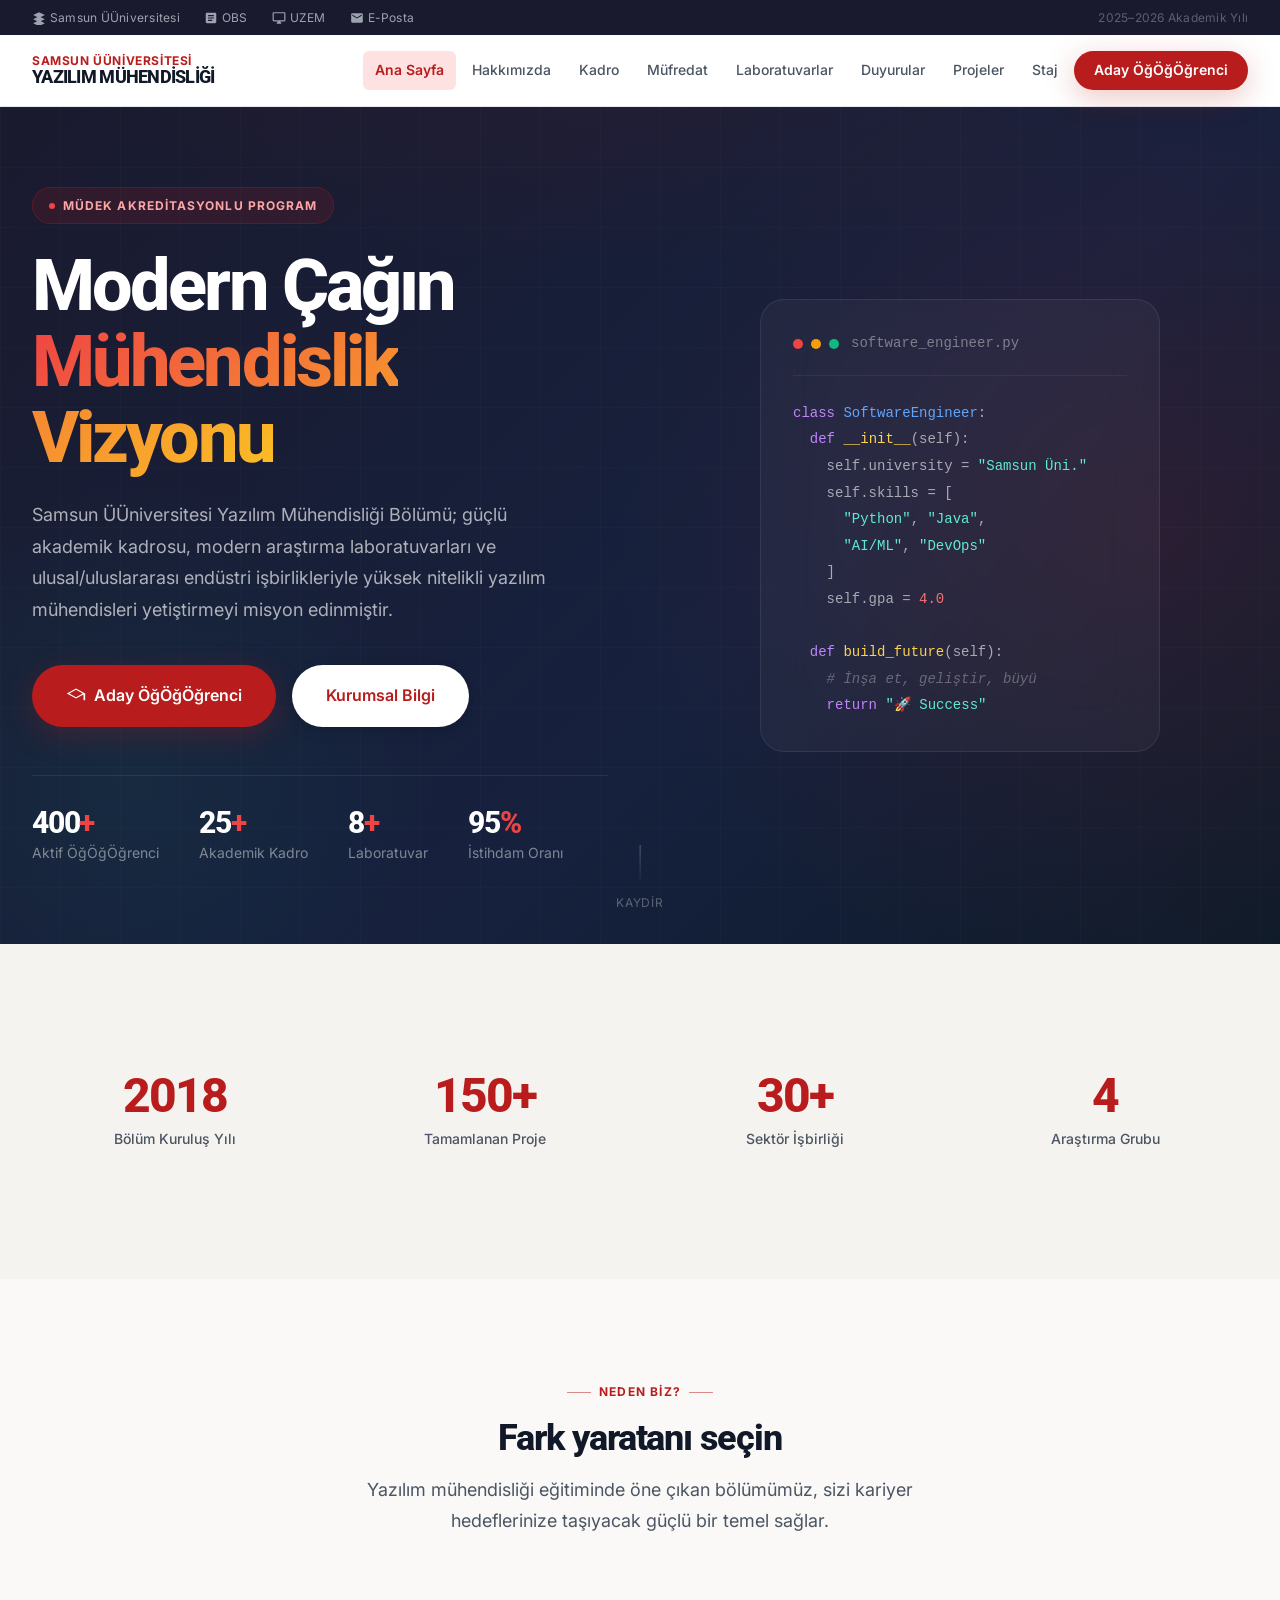
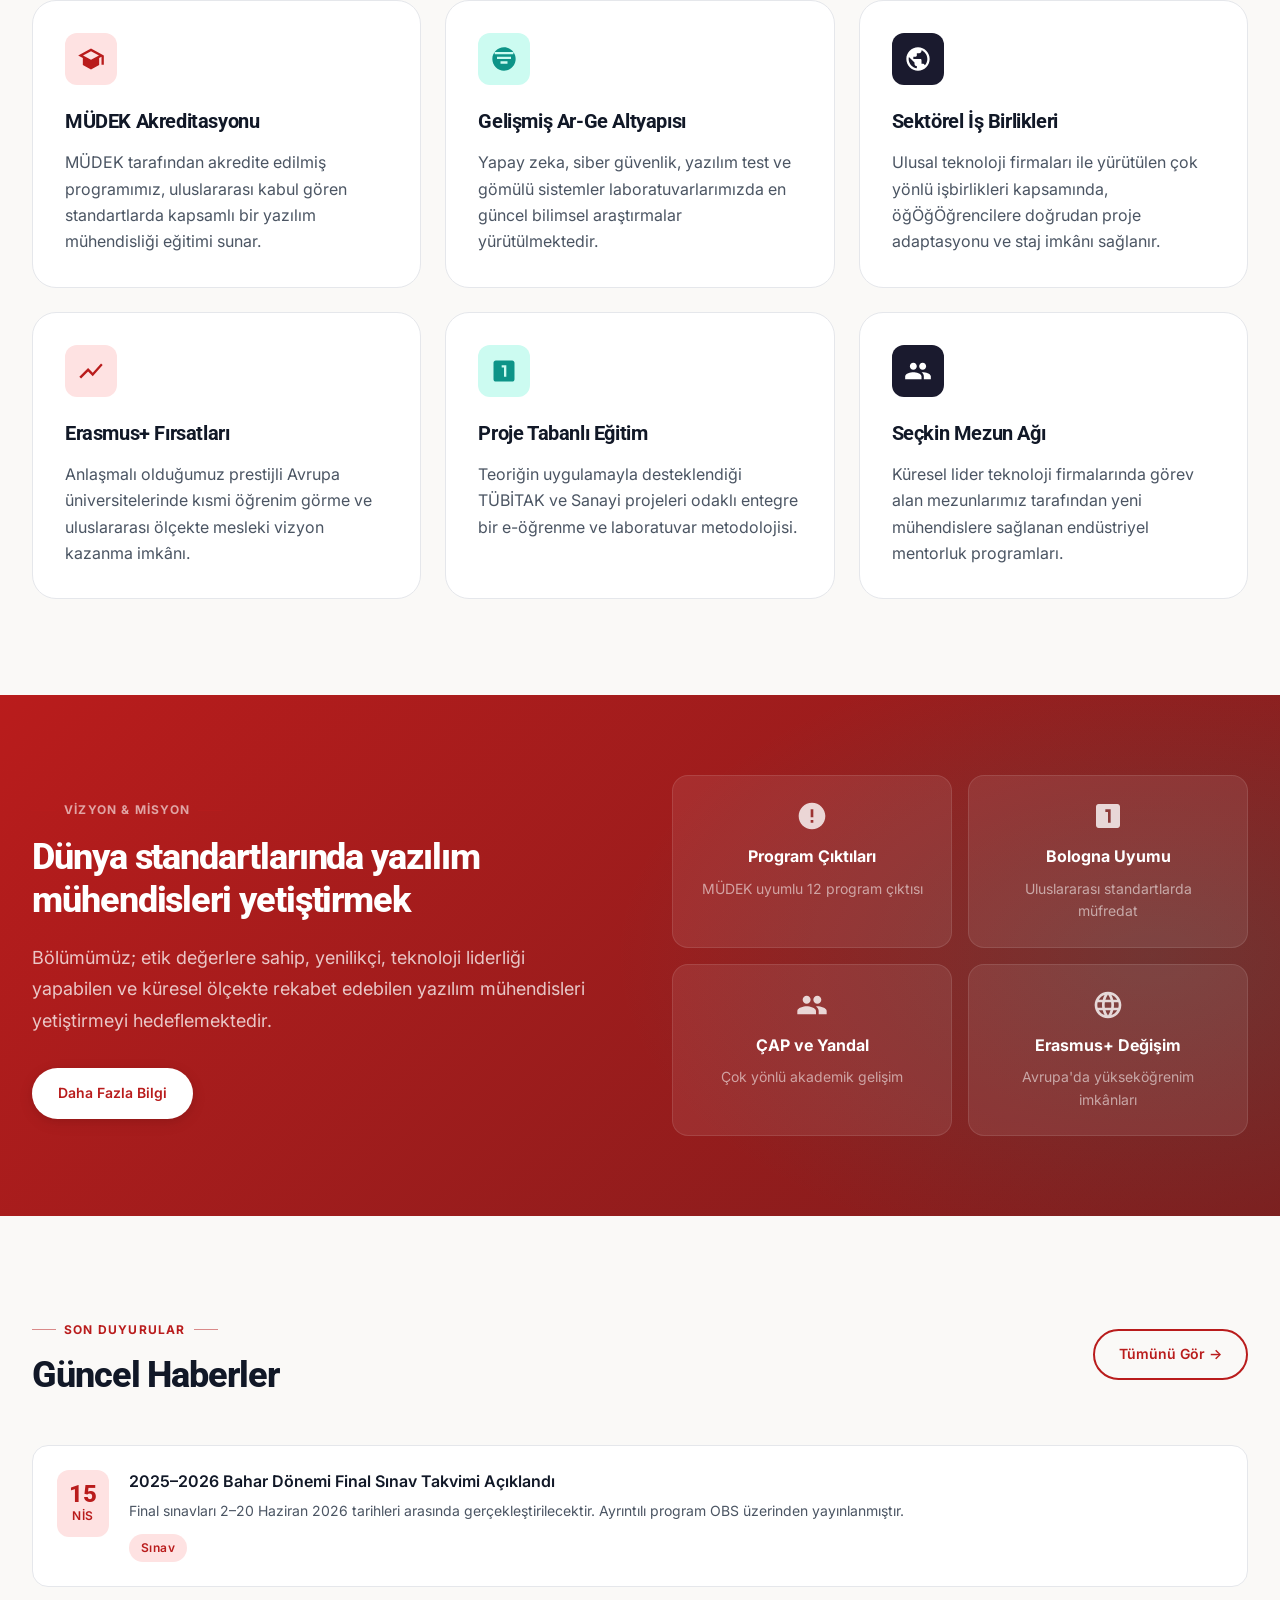
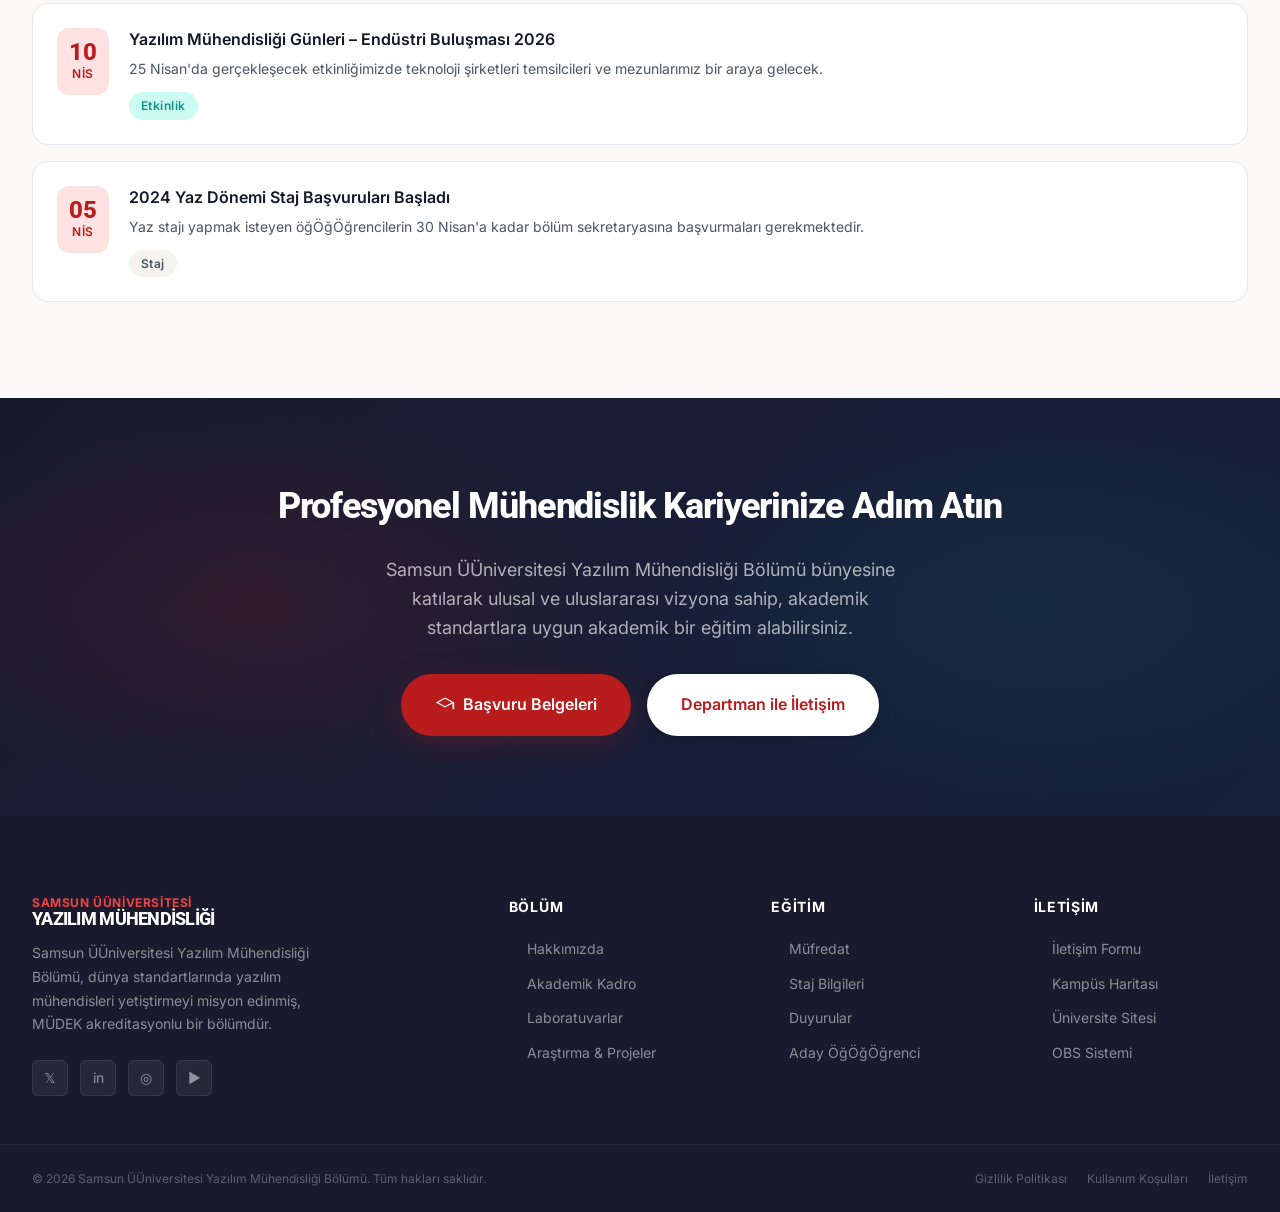
==== index.html @ ebdc271e "HTML and CSS files have been added. Sub-tabs and architecture were established." ====
﻿<!DOCTYPE html>
<html lang="tr">
<head>
  <meta charset="UTF-8" />
  <meta name="viewport" content="width=device-width, initial-scale=1.0" />
  <meta name="description" content="Samsun ÜÜniversitesi Yazılım Mühendisliği Bölümü — Geleceğin yazılım mühendislerini yetiştiren, araştırma ve inovasyona odaklanan modern bir bölüm." />
  <title>Ana Sayfa — Yazılım Mühendisliği | Samsun ÜÜniversitesi</title>
  <link rel="stylesheet" href="style.css" />
</head>
<body>

<!-- ───────── TOP BAR ─────────────────────────────────────────────── -->
<div class="top-bar">
  <div class="top-bar-inner">
    <div class="top-bar-links">
      <a href="https://samsun.edu.tr" target="_blank"><svg style="width:14px;height:14px;fill:currentColor" viewBox="0 0 24 24"><path d="M12 2L2 7l10 5 10-5-10-5zm0 7L2 14l10 5 10-5-10-5zm0 7L2 21l10 5 10-5-10-5z"/></svg> Samsun ÜÜniversitesi</a>
      <a href="https://obs.samsun.edu.tr" target="_blank"><svg style="width:14px;height:14px;fill:currentColor" viewBox="0 0 24 24"><path d="M19 3H5c-1.1 0-2 .9-2 2v14c0 1.1.9 2 2 2h14c1.1 0 2-.9 2-2V5c0-1.1-.9-2-2-2zm-5 14H7v-2h7v2zm3-4H7v-2h10v2zm0-4H7V7h10v2z"/></svg> OBS</a>
      <a href="https://uzem.samsun.edu.tr" target="_blank"><svg style="width:14px;height:14px;fill:currentColor" viewBox="0 0 24 24"><path d="M21 2H3c-1.1 0-2 .9-2 2v12c0 1.1.9 2 2 2h7l-2 3v1h8v-1l-2-3h7c1.1 0 2-.9 2-2V4c0-1.1-.9-2-2-2zm0 14H3V4h18v12z"/></svg> UZEM</a>
      <a href="http://eposta.samsun.edu.tr" target="_blank"><svg style="width:14px;height:14px;fill:currentColor" viewBox="0 0 24 24"><path d="M20 4H4c-1.1 0-1.99.9-1.99 2L2 18c0 1.1.9 2 2 2h16c1.1 0 2-.9 2-2V6c0-1.1-.9-2-2-2zm0 4l-8 5-8-5V6l8 5 8-5v2z"/></svg> E-Posta</a>
    </div>
    <div class="top-bar-right">
      <span>2025–2026 Akademik Yılı</span>
    </div>
  </div>
</div>

<!-- ───────── HEADER ──────────────────────────────────────────────── -->
<header id="site-header">
  <div class="nav-inner">
    <a href="index.html" class="nav-logo" id="logo-link"><div class="nav-logo-text"><div class="nav-logo-sub">Samsun ÜÜniversitesi</div><div class="nav-logo-title">Yazılım Mühendisliği</div></div></a>
    <nav id="main-nav">
      <a href="index.html" class="nav-link active" id="nav-home">Ana Sayfa</a>
      <a href="hakkimizda.html" class="nav-link" id="nav-about">Hakkımızda</a>
      <a href="kadro.html" class="nav-link" id="nav-staff">Kadro</a>
      <a href="mufredat.html" class="nav-link" id="nav-curriculum">Müfredat</a>
      <a href="laboratuvarlar.html" class="nav-link" id="nav-labs">Laboratuvarlar</a>
      <a href="duyurular.html" class="nav-link" id="nav-news">Duyurular</a>
      <a href="projeler.html" class="nav-link" id="nav-projects">Projeler</a>
      <a href="staj.html" class="nav-link" id="nav-internship">Staj</a>
      <a href="aday-ogÖğÖğrenci.html" class="nav-link nav-cta" id="nav-candidate">Aday ÖğÖğÖğrenci</a>
    </nav>
  </div>
</header>

<!-- ───────── HERO ────────────────────────────────────────────────── -->
<section class="hero" id="hero-section">
  <div class="hero-inner">
    <div class="hero-content">
      <div class="hero-eyebrow" id="hero-eyebrow">
        <span class="hero-eyebrow-dot"></span>
        MÜDEK Akreditasyonlu Program
      </div>
      <h1 id="hero-title">
        Modern Çağın<br/>
        <span class="hero-highlight">Mühendislik Vizyonu</span>
      </h1>
      <p class="hero-desc" id="hero-desc">
        Samsun ÜÜniversitesi Yazılım Mühendisliği Bölümü; güçlü akademik kadrosu, modern araştırma laboratuvarları ve ulusal/uluslararası endüstri işbirlikleriyle yüksek nitelikli yazılım mühendisleri yetiştirmeyi misyon edinmiştir.
      </p>
      <div class="hero-actions" id="hero-actions">
        <a href="aday-ogÖğÖğrenci.html" class="btn btn-primary btn-lg" id="hero-cta-primary">
          <svg style="width:20px;height:20px;fill:currentColor" viewBox="0 0 24 24"><path d="M12 3L1 9l11 6 9-4.91V17h2V9L12 3zM3.89 9L12 4.58 20.11 9 12 13.42 3.89 9z"/></svg> 
          Aday ÖğÖğÖğrenci
        </a>
        <a href="hakkimizda.html" class="btn btn-white btn-lg" id="hero-cta-secondary">Kurumsal Bilgi</a>
      </div>
      <div class="hero-stats" id="hero-stats">
        <div class="hero-stat">
          <div class="hero-stat-value">400<span>+</span></div>
          <div class="hero-stat-label">Aktif ÖğÖğÖğrenci</div>
        </div>
        <div class="hero-stat">
          <div class="hero-stat-value">25<span>+</span></div>
          <div class="hero-stat-label">Akademik Kadro</div>
        </div>
        <div class="hero-stat">
          <div class="hero-stat-value">8<span>+</span></div>
          <div class="hero-stat-label">Laboratuvar</div>
        </div>
        <div class="hero-stat">
          <div class="hero-stat-value">95<span>%</span></div>
          <div class="hero-stat-label">İstihdam Oranı</div>
        </div>
      </div>
    </div>
    <div class="hero-visual" id="hero-visual">
      <div class="hero-visual-card">
        <div class="hero-visual-top">
          <div class="hero-visual-dots">
            <div class="hero-visual-dot"></div>
            <div class="hero-visual-dot"></div>
            <div class="hero-visual-dot"></div>
          </div>
          <span class="hero-visual-title">software_engineer.py</span>
        </div>
        <div class="hero-code" id="hero-code">
          <div><span class="code-keyword">class</span> <span class="code-class">SoftwareEngineer</span>:</div>
          <div>&nbsp;&nbsp;<span class="code-keyword">def</span> <span class="code-fn">__init__</span>(self):</div>
          <div>&nbsp;&nbsp;&nbsp;&nbsp;self.university = <span class="code-string">"Samsun Üni."</span></div>
          <div>&nbsp;&nbsp;&nbsp;&nbsp;self.skills = [</div>
          <div>&nbsp;&nbsp;&nbsp;&nbsp;&nbsp;&nbsp;<span class="code-string">"Python"</span>, <span class="code-string">"Java"</span>,</div>
          <div>&nbsp;&nbsp;&nbsp;&nbsp;&nbsp;&nbsp;<span class="code-string">"AI/ML"</span>, <span class="code-string">"DevOps"</span></div>
          <div>&nbsp;&nbsp;&nbsp;&nbsp;]</div>
          <div>&nbsp;&nbsp;&nbsp;&nbsp;self.gpa = <span class="code-num">4.0</span></div>
          <div>&nbsp;</div>
          <div>&nbsp;&nbsp;<span class="code-keyword">def</span> <span class="code-fn">build_future</span>(self):</div>
          <div>&nbsp;&nbsp;&nbsp;&nbsp;<span class="code-comment"># İnşa et, geliştir, büyü</span></div>
          <div>&nbsp;&nbsp;&nbsp;&nbsp;<span class="code-keyword">return</span> <span class="code-string">"🚀 Success"</span></div>
        </div>
      </div>
    </div>
  </div>
  <div class="scroll-indicator" id="scroll-indicator">
    <div class="scroll-line"></div>
    KAYDİR
  </div>
</section>

<!-- ─── STATS BAR ──────────────────────────────────────── -->
<section class="section section-alt" id="stats-section">
  <div class="container">
    <div class="grid-4" id="stats-grid">
      <div class="stat-box">
        <div class="stat-value">2018</div>
        <div class="stat-label">Bölüm Kuruluş Yılı</div>
      </div>
      <div class="stat-box">
        <div class="stat-value">150+</div>
        <div class="stat-label">Tamamlanan Proje</div>
      </div>
      <div class="stat-box">
        <div class="stat-value">30+</div>
        <div class="stat-label">Sektör İşbirliği</div>
      </div>
      <div class="stat-box">
        <div class="stat-value">4</div>
        <div class="stat-label">Araştırma Grubu</div>
      </div>
    </div>
  </div>
</section>

<!-- ─── FEATURES ──────────────────────────────────────── -->
<section class="section" id="features-section">
  <div class="container">
    <div class="section-header">
      <div class="section-label">Neden Biz?</div>
      <h2 class="section-title">Fark yaratanı seçin</h2>
      <p class="section-desc">Yazılım mühendisliği eğitiminde öne çıkan bölümümüz, sizi kariyer hedeflerinize taşıyacak güçlü bir temel sağlar.</p>
    </div>
    <div class="grid-3" id="features-grid">
      <div class="card" id="feature-1">
        <div class="card-icon card-icon-primary"><svg viewBox="0 0 24 24"><path d="M12 3L1 9l4 2.18v6L12 21l7-3.82v-6l2-1.09V17h2V9L12 3zm6.82 6L12 12.72 5.18 9 12 5.28 18.82 9z"/></svg></div>
        <h3 class="card-title">MÜDEK Akreditasyonu</h3>
        <p class="card-text">MÜDEK tarafından akredite edilmiş programımız, uluslararası kabul gören standartlarda kapsamlı bir yazılım mühendisliği eğitimi sunar.</p>
      </div>
      <div class="card" id="feature-2">
        <div class="card-icon card-icon-accent"><svg viewBox="0 0 24 24"><path d="M4 6h16v2H4zm2 4h12v2H6zm3 4h6v2H9z M12 2C6.48 2 2 6.48 2 12s4.48 10 10 10 10-4.48 10-10S17.52 2 12 2z"/></svg></div>
        <h3 class="card-title">Gelişmiş Ar-Ge Altyapısı</h3>
        <p class="card-text">Yapay zeka, siber güvenlik, yazılım test ve gömülü sistemler laboratuvarlarımızda en güncel bilimsel araştırmalar yürütülmektedir.</p>
      </div>
      <div class="card" id="feature-3">
        <div class="card-icon card-icon-dark"><svg viewBox="0 0 24 24"><path d="M12 2C6.48 2 2 6.48 2 12s4.48 10 10 10 10-4.48 10-10S17.52 2 12 2zm-1 17.93c-3.95-.49-7-3.85-7-7.93 0-.62.08-1.21.21-1.79L9 15v1c0 1.1.9 2 2 2v1.93zm6.9-2.54c-.26-.81-1-1.39-1.9-1.39h-1v-3c0-.55-.45-1-1-1H8v-2h2c.55 0 1-.45 1-1V7h2c1.1 0 2-.9 2-2v-.41c2.93 1.19 5 4.06 5 7.41 0 2.08-.8 3.97-2.1 5.39z"/></svg></div>
        <h3 class="card-title">Sektörel İş Birlikleri</h3>
        <p class="card-text">Ulusal teknoloji firmaları ile yürütülen çok yönlü işbirlikleri kapsamında, öğÖğÖğrencilere doğrudan proje adaptasyonu ve staj imkânı sağlanır.</p>
      </div>
      <div class="card" id="feature-4">
        <div class="card-icon card-icon-primary"><svg viewBox="0 0 24 24"><path d="M3.5 18.49l6-6.01 4 4L22 6.92l-1.41-1.41-7.09 7.97-4-4L2 16.99z"/></svg></div>
        <h3 class="card-title">Erasmus+ Fırsatları</h3>
        <p class="card-text">Anlaşmalı olduğumuz prestijli Avrupa üniversitelerinde kısmi öğrenim görme ve uluslararası ölçekte mesleki vizyon kazanma imkânı.</p>
      </div>
      <div class="card" id="feature-5">
        <div class="card-icon card-icon-accent"><svg viewBox="0 0 24 24"><path d="M19 3H5c-1.1 0-2 .9-2 2v14c0 1.1.9 2 2 2h14c1.1 0 2-.9 2-2V5c0-1.1-.9-2-2-2zm-5 14h-2V9h-2V7h4v10z"/></svg></div>
        <h3 class="card-title">Proje Tabanlı Eğitim</h3>
        <p class="card-text">Teoriğin uygulamayla desteklendiği TÜBİTAK ve Sanayi projeleri odaklı entegre bir e-öğrenme ve laboratuvar metodolojisi.</p>
      </div>
      <div class="card" id="feature-6">
        <div class="card-icon card-icon-dark"><svg viewBox="0 0 24 24"><path d="M16 11c1.66 0 2.99-1.34 2.99-3S17.66 5 16 5c-1.66 0-3 1.34-3 3s1.34 3 3 3zm-8 0c1.66 0 2.99-1.34 2.99-3S9.66 5 8 5C6.34 5 5 6.34 5 8s1.34 3 3 3zm0 2c-2.33 0-7 1.17-7 3.5V19h14v-2.5c0-2.33-4.67-3.5-7-3.5zm8 0c-.29 0-.62.02-.97.05 1.16.84 1.97 1.97 1.97 3.45V19h6v-2.5c0-2.33-4.67-3.5-7-3.5z"/></svg></div>
        <h3 class="card-title">Seçkin Mezun Ağı</h3>
        <p class="card-text">Küresel lider teknoloji firmalarında görev alan mezunlarımız tarafından yeni mühendislere sağlanan endüstriyel mentorluk programları.</p>
      </div>
    </div>
  </div>
</section>

<!-- ─── INFO STRIP ─────────────────────────────────────── -->
<section class="info-strip" id="info-strip">
  <div class="container">
    <div style="display:grid;grid-template-columns:1fr 1fr;gap:var(--space-16);align-items:center">
      <div>
        <div class="section-label" style="color:rgba(255,255,255,.6)">Vizyon & Misyon</div>
        <h2 style="font-family:var(--font-display);font-size:clamp(var(--text-2xl),4vw,var(--text-4xl));font-weight:800;color:white;letter-spacing:-0.03em;margin-bottom:var(--space-5);line-height:1.2">
          Dünya standartlarında yazılım mühendisleri yetiştirmek
        </h2>
        <p style="color:rgba(255,255,255,.75);font-size:var(--text-lg);line-height:1.75;margin-bottom:var(--space-8)">
          Bölümümüz; etik değerlere sahip, yenilikçi, teknoloji liderliği yapabilen ve küresel ölçekte rekabet edebilen yazılım mühendisleri yetiştirmeyi hedeflemektedir.
        </p>
        <a href="hakkimizda.html" class="btn btn-white" id="info-strip-btn">Daha Fazla Bilgi</a>
      </div>
      <div style="display:grid;grid-template-columns:1fr 1fr;gap:var(--space-4)">
        <div style="background:rgba(255,255,255,.08);border:1px solid rgba(255,255,255,.1);border-radius:var(--radius-lg);padding:var(--space-6);text-align:center">
          <div style="margin-bottom:var(--space-3);display:flex;justify-content:center"><svg style="width:32px;fill:white;opacity:.8" viewBox="0 0 24 24"><path d="M12 2C6.48 2 2 6.48 2 12s4.48 10 10 10 10-4.48 10-10S17.52 2 12 2zm1 15h-2v-2h2v2zm0-4h-2V7h2v6z"/></svg></div>
          <div style="font-weight:700;color:white;margin-bottom:var(--space-2)">Program Çıktıları</div>
          <div style="color:rgba(255,255,255,.55);font-size:var(--text-sm)">MÜDEK uyumlu 12 program çıktısı</div>
        </div>
        <div style="background:rgba(255,255,255,.08);border:1px solid rgba(255,255,255,.1);border-radius:var(--radius-lg);padding:var(--space-6);text-align:center">
          <div style="margin-bottom:var(--space-3);display:flex;justify-content:center"><svg style="width:32px;fill:white;opacity:.8" viewBox="0 0 24 24"><path d="M19 3H5c-1.1 0-2 .9-2 2v14c0 1.1.9 2 2 2h14c1.1 0 2-.9 2-2V5c0-1.1-.9-2-2-2zm-5 14h-2V9h-2V7h4v10z"/></svg></div>
          <div style="font-weight:700;color:white;margin-bottom:var(--space-2)">Bologna Uyumu</div>
          <div style="color:rgba(255,255,255,.55);font-size:var(--text-sm)">Uluslararası standartlarda müfredat</div>
        </div>
        <div style="background:rgba(255,255,255,.08);border:1px solid rgba(255,255,255,.1);border-radius:var(--radius-lg);padding:var(--space-6);text-align:center">
          <div style="margin-bottom:var(--space-3);display:flex;justify-content:center"><svg style="width:32px;fill:white;opacity:.8" viewBox="0 0 24 24"><path d="M16 11c1.66 0 2.99-1.34 2.99-3S17.66 5 16 5c-1.66 0-3 1.34-3 3s1.34 3 3 3zm-8 0c1.66 0 2.99-1.34 2.99-3S9.66 5 8 5C6.34 5 5 6.34 5 8s1.34 3 3 3zm0 2c-2.33 0-7 1.17-7 3.5V19h14v-2.5c0-2.33-4.67-3.5-7-3.5zm8 0c-.29 0-.62.02-.97.05 1.16.84 1.97 1.97 1.97 3.45V19h6v-2.5c0-2.33-4.67-3.5-7-3.5z"/></svg></div>
          <div style="font-weight:700;color:white;margin-bottom:var(--space-2)">ÇAP ve Yandal</div>
          <div style="color:rgba(255,255,255,.55);font-size:var(--text-sm)">Çok yönlü akademik gelişim</div>
        </div>
        <div style="background:rgba(255,255,255,.08);border:1px solid rgba(255,255,255,.1);border-radius:var(--radius-lg);padding:var(--space-6);text-align:center">
          <div style="margin-bottom:var(--space-3);display:flex;justify-content:center"><svg style="width:32px;fill:white;opacity:.8" viewBox="0 0 24 24"><path d="M11.99 2C6.47 2 2 6.48 2 12s4.47 10 9.99 10C17.52 22 22 17.52 22 12S17.52 2 11.99 2zm6.93 6h-2.95c-.32-1.25-.78-2.45-1.38-3.56 1.84.63 3.37 1.91 4.33 3.56zM12 4.04c.83 1.2 1.48 2.53 1.91 3.96h-3.82c.43-1.43 1.08-2.76 1.91-3.96zM4.26 14C4.1 13.36 4 12.69 4 12s.1-1.36.26-2h3.38c-.08.66-.14 1.32-.14 2 0 .68.06 1.34.14 2H4.26zm.82 2h2.95c.32 1.25.78 2.45 1.38 3.56-1.84-.63-3.37-1.9-4.33-3.56zm2.95-8H5.08c.96-1.66 2.49-2.93 4.33-3.56C8.81 5.55 8.35 6.75 8.03 8zM12 19.96c-.83-1.2-1.48-2.53-1.91-3.96h3.82c-.43 1.43-1.08 2.76-1.91 3.96zM14.34 14H9.66c-.09-.66-.16-1.32-.16-2 0-.68.07-1.35.16-2h4.68c.09.65.16 1.32.16 2 0 .68-.07 1.34-.16 2zm.25 5.56c.6-1.11 1.06-2.31 1.38-3.56h2.95c-.96 1.65-2.49 2.93-4.33 3.56zM16.36 14c.08-.66.14-1.32.14-2 0-.68-.06-1.34-.14-2h3.38c.16.64.26 1.31.26 2s-.1 1.36-.26 2h-3.38z"/></svg></div>
          <div style="font-weight:700;color:white;margin-bottom:var(--space-2)">Erasmus+ Değişim</div>
          <div style="color:rgba(255,255,255,.55);font-size:var(--text-sm)">Avrupa'da yükseköğrenim imkânları</div>
        </div>
      </div>
    </div>
  </div>
</section>

<!-- ─── LATEST ANNOUNCEMENTS ───────────────────────────── -->
<section class="section" id="announcements-section">
  <div class="container">
    <div class="flex-between mb-12" id="announcements-header">
      <div>
        <div class="section-label" style="justify-content:flex-start">Son Duyurular</div>
        <h2 class="section-title" style="text-align:left;margin-bottom:0">Güncel Haberler</h2>
      </div>
      <a href="duyurular.html" class="btn btn-secondary" id="all-announcements-btn">Tümünü Gör →</a>
    </div>
    <div style="display:flex;flex-direction:column;gap:var(--space-4)" id="announcements-list">
      <div class="announce-card">
        <div class="announce-date">
          <div class="announce-date-day">15</div>
          <div class="announce-date-month">Nis</div>
        </div>
        <div class="announce-body">
          <h3>2025–2026 Bahar Dönemi Final Sınav Takvimi Açıklandı</h3>
          <p>Final sınavları 2–20 Haziran 2026 tarihleri arasında gerçekleştirilecektir. Ayrıntılı program OBS üzerinden yayınlanmıştır.</p>
          <div class="announce-tag"><span class="badge badge-primary">Sınav</span></div>
        </div>
      </div>
      <div class="announce-card">
        <div class="announce-date">
          <div class="announce-date-day">10</div>
          <div class="announce-date-month">Nis</div>
        </div>
        <div class="announce-body">
          <h3>Yazılım Mühendisliği Günleri – Endüstri Buluşması 2026</h3>
          <p>25 Nisan'da gerçekleşecek etkinliğimizde teknoloji şirketleri temsilcileri ve mezunlarımız bir araya gelecek.</p>
          <div class="announce-tag"><span class="badge badge-accent">Etkinlik</span></div>
        </div>
      </div>
      <div class="announce-card">
        <div class="announce-date">
          <div class="announce-date-day">05</div>
          <div class="announce-date-month">Nis</div>
        </div>
        <div class="announce-body">
          <h3>2024 Yaz Dönemi Staj Başvuruları Başladı</h3>
          <p>Yaz stajı yapmak isteyen öğÖğÖğrencilerin 30 Nisan'a kadar bölüm sekretaryasına başvurmaları gerekmektedir.</p>
          <div class="announce-tag"><span class="badge badge-neutral">Staj</span></div>
        </div>
      </div>
    </div>
  </div>
</section>

<!-- ─── CTA ────────────────────────────────────────────── -->
<section class="cta-strip" id="cta-section">
  <div class="container">
    <h2>Profesyonel Mühendislik Kariyerinize Adım Atın</h2>
    <p>Samsun ÜÜniversitesi Yazılım Mühendisliği Bölümü bünyesine katılarak ulusal ve uluslararası vizyona sahip, akademik standartlara uygun akademik bir eğitim alabilirsiniz.</p>
    <div class="cta-buttons" id="cta-buttons">
      <a href="aday-ogÖğÖğrenci.html" class="btn btn-primary btn-lg" id="cta-primary">
        <svg style="width:20px;height:20px;fill:currentColor" viewBox="0 0 24 24"><path d="M12 3L1 9l11 6 9-4.91V17h2V9L12 3zM3.89 9L12 4.58 20.11 9 12 13.42 3.89 9z"/></svg> Başvuru Belgeleri
      </a>
      <a href="iletisim.html" class="btn btn-white btn-lg" id="cta-secondary">Departman ile İletişim</a>
    </div>
  </div>
</section>

<!-- ─── FOOTER ─────────────────────────────────────────── -->
<footer id="site-footer">
  <div class="footer-top">
    <div class="container">
      <div class="footer-grid">
        <div class="footer-brand">
          <a href="index.html" class="footer-logo" id="footer-logo" style="margin-bottom:var(--space-3);display:block"><div class="nav-logo-text" style="color:white"><div class="nav-logo-sub" style="color:var(--primary-light)">Samsun ÜÜniversitesi</div><div class="nav-logo-title" style="color:white">Yazılım Mühendisliği</div></div></a>
          <p class="footer-brand-desc">Samsun ÜÜniversitesi Yazılım Mühendisliği Bölümü, dünya standartlarında yazılım mühendisleri yetiştirmeyi misyon edinmiş, MÜDEK akreditasyonlu bir bölümdür.</p>
          <div class="footer-social">
            <a href="#" class="footer-social-link" id="footer-social-twitter" title="Twitter">𝕏</a>
            <a href="#" class="footer-social-link" id="footer-social-linkedin" title="LinkedIn">in</a>
            <a href="#" class="footer-social-link" id="footer-social-instagram" title="Instagram">◎</a>
            <a href="#" class="footer-social-link" id="footer-social-youtube" title="YouTube">▶</a>
          </div>
        </div>
        <div>
          <div class="footer-col-title">Bölüm</div>
          <div class="footer-links">
            <a href="hakkimizda.html" id="footer-link-about">Hakkımızda</a>
            <a href="kadro.html" id="footer-link-staff">Akademik Kadro</a>
            <a href="laboratuvarlar.html" id="footer-link-labs">Laboratuvarlar</a>
            <a href="projeler.html" id="footer-link-projects">Araştırma & Projeler</a>
          </div>
        </div>
        <div>
          <div class="footer-col-title">Eğitim</div>
          <div class="footer-links">
            <a href="mufredat.html" id="footer-link-curriculum">Müfredat</a>
            <a href="staj.html" id="footer-link-internship">Staj Bilgileri</a>
            <a href="duyurular.html" id="footer-link-announcements">Duyurular</a>
            <a href="aday-ogÖğÖğrenci.html" id="footer-link-candidate">Aday ÖğÖğÖğrenci</a>
          </div>
        </div>
        <div>
          <div class="footer-col-title">İletişim</div>
          <div class="footer-links">
            <a href="iletisim.html" id="footer-link-contact">İletişim Formu</a>
            <a href="https://goo.gl/maps" target="_blank" id="footer-link-map">Kampüs Haritası</a>
            <a href="https://samsun.edu.tr" target="_blank" id="footer-link-uni">Üniversite Sitesi</a>
            <a href="https://obs.samsun.edu.tr" target="_blank" id="footer-link-obs">OBS Sistemi</a>
          </div>
        </div>
      </div>
    </div>
  </div>
  <div class="footer-bottom">
    <div class="container">
      <div class="footer-bottom-inner">
        <div>© 2026 Samsun ÜÜniversitesi Yazılım Mühendisliği Bölümü. Tüm hakları saklıdır.</div>
        <div class="footer-bottom-links">
          <a href="#" id="footer-privacy">Gizlilik Politikası</a>
          <a href="#" id="footer-terms">Kullanım Koşulları</a>
          <a href="iletisim.html" id="footer-contact-link">İletişim</a>
        </div>
      </div>
    </div>
  </div>
</footer>

<script>
  // Sticky header shadow
  const header = document.getElementById('site-header');
  window.addEventListener('scroll', () => {
    header.classList.toggle('scrolled', window.scrollY > 10);
  });
</script>
</body>
</html>
---- style.css ----
/* =====================================================
   SAMSUN ÜNİVERSİTESİ — YAZILIM MÜHENDİSLİĞİ
   Global Design System — style.css
   ===================================================== */

/* ─── Google Fonts ─────────────────────────────────── */
@import url('https://fonts.googleapis.com/css2?family=Inter:wght@300;400;500;600;700;800&family=Roboto:wght@300;400;500;700;900&display=swap');

/* ─── CSS Custom Properties (Design Tokens) ─────────── */
:root {
  /* Primary palette — Modern Kırmızı/Kızıl */
  --primary:        #B91C1C;
  --primary-dark:   #7F1D1D;
  --primary-light:  #EF4444;
  --primary-ultra:  #FEE2E2;

  /* Accent — Turkuaz/Teal */
  --accent:         #0D9488;
  --accent-dark:    #0F766E;
  --accent-light:   #5EEAD4;
  --accent-ultra:   #CCFBF1;

  /* Neutrals */
  --bg:             #FAF9F7;
  --bg-card:        #FFFFFF;
  --bg-section:     #F5F3EF;
  --bg-dark:        #1A1A2E;
  --bg-dark2:       #16213E;

  --text-primary:   #111827;
  --text-secondary: #4B5563;
  --text-muted:     #9CA3AF;
  --text-white:     #FFFFFF;

  --border:         #E5E7EB;
  --border-light:   #F3F4F6;

  /* Typography */
  --font-body:      'Inter', system-ui, sans-serif;
  --font-display:   'Roboto', 'Inter', system-ui, sans-serif;

  --text-xs:   0.75rem;    /* 12px */
  --text-sm:   0.875rem;   /* 14px */
  --text-base: 1rem;       /* 16px */
  --text-lg:   1.125rem;   /* 18px */
  --text-xl:   1.25rem;    /* 20px */
  --text-2xl:  1.5rem;     /* 24px */
  --text-3xl:  1.875rem;   /* 30px */
  --text-4xl:  2.25rem;    /* 36px */
  --text-5xl:  3rem;       /* 48px */
  --text-6xl:  3.75rem;    /* 60px */
  --text-7xl:  4.5rem;     /* 72px */

  /* Spacing */
  --space-1:  0.25rem;
  --space-2:  0.5rem;
  --space-3:  0.75rem;
  --space-4:  1rem;
  --space-5:  1.25rem;
  --space-6:  1.5rem;
  --space-8:  2rem;
  --space-10: 2.5rem;
  --space-12: 3rem;
  --space-16: 4rem;
  --space-20: 5rem;
  --space-24: 6rem;
  --space-32: 8rem;

  /* Border radius */
  --radius-sm:   0.375rem;
  --radius-md:   0.75rem;
  --radius-lg:   1rem;
  --radius-xl:   1.5rem;
  --radius-full: 9999px;

  /* Shadows */
  --shadow-sm:  0 1px 3px rgba(0,0,0,.06), 0 1px 2px rgba(0,0,0,.04);
  --shadow-md:  0 4px 16px rgba(0,0,0,.08), 0 2px 6px rgba(0,0,0,.06);
  --shadow-lg:  0 10px 40px rgba(0,0,0,.10), 0 4px 16px rgba(0,0,0,.06);
  --shadow-xl:  0 20px 60px rgba(0,0,0,.12), 0 8px 24px rgba(0,0,0,.08);
  --shadow-primary: 0 8px 30px rgba(185,28,28,.25);
  --shadow-accent:  0 8px 30px rgba(13,148,136,.25);

  /* Transitions */
  --transition-fast:   all .15s cubic-bezier(.4,0,.2,1);
  --transition-base:   all .25s cubic-bezier(.4,0,.2,1);
  --transition-slow:   all .4s  cubic-bezier(.4,0,.2,1);

  /* Nav height */
  --nav-height: 72px;
}

/* ─── Reset & Base ───────────────────────────────────── */
*, *::before, *::after {
  box-sizing: border-box;
  margin: 0;
  padding: 0;
}

html {
  scroll-behavior: smooth;
  font-size: 16px;
  -webkit-text-size-adjust: 100%;
}

body {
  font-family: var(--font-body);
  background-color: var(--bg);
  color: var(--text-primary);
  line-height: 1.6;
  overflow-x: hidden;
  min-height: 100vh;
  display: flex;
  flex-direction: column;
}

main { flex: 1; }

img, video, svg {
  display: block;
  max-width: 100%;
}

a {
  color: inherit;
  text-decoration: none;
}

ul, ol { list-style: none; }

button, input, select, textarea {
  font: inherit;
  border: none;
  background: none;
  outline: none;
}

/* ─── Top Bar ─────────────────────────────────────────── */
.top-bar {
  background: var(--bg-dark);
  color: var(--text-muted);
  font-size: var(--text-xs);
  padding: var(--space-2) 0;
  letter-spacing: 0.02em;
}

.top-bar-inner {
  max-width: 1280px;
  margin: 0 auto;
  padding: 0 var(--space-8);
  display: flex;
  align-items: center;
  justify-content: space-between;
  gap: var(--space-4);
}

.top-bar-links {
  display: flex;
  align-items: center;
  gap: var(--space-6);
}

.top-bar-links a {
  color: var(--text-muted);
  transition: var(--transition-fast);
  display: flex;
  align-items: center;
  gap: var(--space-1);
}

.top-bar-links a:hover { color: var(--text-white); }

.top-bar-right {
  display: flex;
  align-items: center;
  gap: var(--space-4);
  color: var(--text-muted);
}

.top-bar-right span { opacity: .5; }

/* ─── Header / Nav ────────────────────────────────────── */
header {
  position: sticky;
  top: 0;
  z-index: 1000;
  background: rgba(255,255,255,.92);
  backdrop-filter: blur(20px);
  -webkit-backdrop-filter: blur(20px);
  border-bottom: 1px solid var(--border);
  height: var(--nav-height);
  transition: var(--transition-base);
}

header.scrolled {
  box-shadow: var(--shadow-md);
}

.nav-inner {
  max-width: 1280px;
  margin: 0 auto;
  padding: 0 var(--space-8);
  height: 100%;
  display: flex;
  align-items: center;
  gap: var(--space-8);
}

/* Logo */
.nav-logo {
  display: flex;
  align-items: center;
  gap: var(--space-3);
  flex-shrink: 0;
  text-decoration: none;
}

.nav-logo-text { line-height: 1.1; }

.nav-logo-title {
  font-family: var(--font-display);
  font-size: var(--text-lg);
  font-weight: 800;
  color: var(--text-primary);
  letter-spacing: -0.04em;
  text-transform: uppercase;
}

.nav-logo-sub {
  font-size: var(--text-xs);
  color: var(--primary);
  font-weight: 700;
  letter-spacing: 0.05em;
  text-transform: uppercase;
}

/* Nav links */
nav {
  flex: 1;
  display: flex;
  align-items: center;
  justify-content: flex-end;
  gap: var(--space-1);
}

.nav-link {
  font-size: var(--text-sm);
  font-weight: 500;
  color: var(--text-secondary);
  padding: var(--space-2) var(--space-3);
  border-radius: var(--radius-sm);
  transition: var(--transition-fast);
  white-space: nowrap;
  position: relative;
}

.nav-link:hover {
  color: var(--primary);
  background: var(--primary-ultra);
}

.nav-link.active {
  color: var(--primary);
  background: var(--primary-ultra);
  font-weight: 600;
}

.nav-cta {
  background: var(--primary);
  color: var(--text-white) !important;
  padding: var(--space-2) var(--space-5) !important;
  border-radius: var(--radius-full) !important;
  font-weight: 600 !important;
  box-shadow: var(--shadow-primary);
  transition: var(--transition-base) !important;
}

.nav-cta:hover {
  background: var(--primary-dark) !important;
  transform: translateY(-1px);
  box-shadow: 0 12px 36px rgba(185,28,28,.35) !important;
  color: white !important;
}

/* ─── Page Hero ───────────────────────────────────────── */
.page-hero {
  background: linear-gradient(135deg, var(--bg-dark) 0%, var(--bg-dark2) 60%, #0D1B2A 100%);
  color: var(--text-white);
  padding: var(--space-20) 0 var(--space-16);
  position: relative;
  overflow: hidden;
}

.page-hero::before {
  content: '';
  position: absolute;
  inset: 0;
  background:
    radial-gradient(ellipse 60% 80% at 80% 50%, rgba(185,28,28,.12) 0%, transparent 70%),
    radial-gradient(ellipse 40% 60% at 10% 80%, rgba(13,148,136,.10) 0%, transparent 60%);
  pointer-events: none;
}

.page-hero::after {
  content: '';
  position: absolute;
  bottom: 0; left: 0; right: 0;
  height: 1px;
  background: linear-gradient(90deg, transparent, rgba(185,28,28,.4), transparent);
}

.page-hero-inner {
  max-width: 1280px;
  margin: 0 auto;
  padding: 0 var(--space-8);
  position: relative;
  z-index: 1;
}

.breadcrumb {
  display: flex;
  align-items: center;
  gap: var(--space-2);
  font-size: var(--text-sm);
  color: rgba(255,255,255,.5);
  margin-bottom: var(--space-5);
}

.breadcrumb a {
  color: rgba(255,255,255,.5);
  transition: var(--transition-fast);
}

.breadcrumb a:hover { color: var(--accent-light); }

.breadcrumb-sep { opacity: .4; font-size: 10px; }

.breadcrumb-current { color: rgba(255,255,255,.85); }

.page-hero-badge {
  display: inline-flex;
  align-items: center;
  gap: var(--space-2);
  background: rgba(185,28,28,.2);
  border: 1px solid rgba(185,28,28,.35);
  color: #FCA5A5;
  font-size: var(--text-xs);
  font-weight: 600;
  padding: var(--space-1) var(--space-3);
  border-radius: var(--radius-full);
  letter-spacing: 0.06em;
  text-transform: uppercase;
  margin-bottom: var(--space-5);
}

.page-hero h1 {
  font-family: var(--font-display);
  font-size: clamp(var(--text-3xl), 5vw, var(--text-6xl));
  font-weight: 800;
  letter-spacing: -0.03em;
  line-height: 1.1;
  margin-bottom: var(--space-5);
}

.page-hero h1 span {
  background: linear-gradient(135deg, var(--primary-light), #FBBF24);
  -webkit-background-clip: text;
  -webkit-text-fill-color: transparent;
  background-clip: text;
}

.page-hero-desc {
  font-size: var(--text-lg);
  color: rgba(255,255,255,.7);
  max-width: 640px;
  line-height: 1.7;
}

/* ─── Section Wrapper ─────────────────────────────────── */
.section {
  padding: var(--space-24) 0;
}

.section-alt {
  background: var(--bg-section);
}

.container {
  max-width: 1280px;
  margin: 0 auto;
  padding: 0 var(--space-8);
}

/* ─── Section Header ──────────────────────────────────── */
.section-header {
  text-align: center;
  margin-bottom: var(--space-16);
}

.section-label {
  display: inline-flex;
  align-items: center;
  gap: var(--space-2);
  font-size: var(--text-xs);
  font-weight: 700;
  letter-spacing: 0.1em;
  text-transform: uppercase;
  color: var(--primary);
  margin-bottom: var(--space-4);
}

.section-label::before, .section-label::after {
  content: '';
  width: 24px;
  height: 1px;
  background: var(--primary);
  opacity: .5;
}

.section-title {
  font-family: var(--font-display);
  font-size: clamp(var(--text-2xl), 4vw, var(--text-4xl));
  font-weight: 800;
  letter-spacing: -0.03em;
  color: var(--text-primary);
  margin-bottom: var(--space-4);
  line-height: 1.15;
}

.section-desc {
  font-size: var(--text-lg);
  color: var(--text-secondary);
  max-width: 640px;
  margin: 0 auto;
  line-height: 1.7;
}

/* ─── Cards ───────────────────────────────────────────── */
.card {
  background: var(--bg-card);
  border: 1px solid var(--border);
  border-radius: var(--radius-xl);
  padding: var(--space-8);
  transition: var(--transition-base);
  position: relative;
  overflow: hidden;
}

.card:hover {
  box-shadow: var(--shadow-lg);
  border-color: transparent;
  transform: translateY(-4px);
}

.card-icon {
  width: 52px;
  height: 52px;
  border-radius: var(--radius-md);
  display: flex;
  align-items: center;
  justify-content: center;
  margin-bottom: var(--space-5);
  font-size: 22px;
  flex-shrink: 0;
}
.card-icon svg { width: 28px; height: 28px; fill: currentColor; }


.card-icon-primary {
  background: var(--primary-ultra);
  color: var(--primary);
}

.card-icon-accent {
  background: var(--accent-ultra);
  color: var(--accent);
}

.card-icon-dark {
  background: var(--bg-dark);
  color: white;
}

.card-title {
  font-family: var(--font-display);
  font-size: var(--text-xl);
  font-weight: 700;
  color: var(--text-primary);
  margin-bottom: var(--space-3);
  letter-spacing: -0.02em;
}

.card-text {
  font-size: var(--text-base);
  color: var(--text-secondary);
  line-height: 1.65;
}

/* ─── Grid Layouts ────────────────────────────────────── */
.grid-2 { display: grid; grid-template-columns: repeat(2, 1fr); gap: var(--space-6); }
.grid-3 { display: grid; grid-template-columns: repeat(3, 1fr); gap: var(--space-6); }
.grid-4 { display: grid; grid-template-columns: repeat(4, 1fr); gap: var(--space-6); }

@media (max-width: 1024px) {
  .grid-4 { grid-template-columns: repeat(2, 1fr); }
  .grid-3 { grid-template-columns: repeat(2, 1fr); }
}

@media (max-width: 640px) {
  .grid-4, .grid-3, .grid-2 { grid-template-columns: 1fr; }
}

/* ─── Buttons ─────────────────────────────────────────── */
.btn {
  display: inline-flex;
  align-items: center;
  justify-content: center;
  gap: var(--space-2);
  font-size: var(--text-sm);
  font-weight: 600;
  padding: var(--space-3) var(--space-6);
  border-radius: var(--radius-full);
  cursor: pointer;
  transition: var(--transition-base);
  text-decoration: none;
  white-space: nowrap;
  border: 2px solid transparent;
  font-family: var(--font-body);
}

.btn-primary {
  background: var(--primary);
  color: white;
  box-shadow: var(--shadow-primary);
}

.btn-primary:hover {
  background: var(--primary-dark);
  transform: translateY(-2px);
  box-shadow: 0 12px 36px rgba(185,28,28,.35);
}

.btn-secondary {
  background: transparent;
  color: var(--primary);
  border-color: var(--primary);
}

.btn-secondary:hover {
  background: var(--primary-ultra);
  transform: translateY(-2px);
}

.btn-accent {
  background: var(--accent);
  color: white;
  box-shadow: var(--shadow-accent);
}

.btn-accent:hover {
  background: var(--accent-dark);
  transform: translateY(-2px);
  box-shadow: 0 12px 36px rgba(13,148,136,.35);
}

.btn-white {
  background: white;
  color: var(--primary);
  box-shadow: var(--shadow-md);
}

.btn-white:hover {
  background: var(--primary-ultra);
  transform: translateY(-2px);
}

.btn-lg {
  font-size: var(--text-base);
  padding: var(--space-4) var(--space-8);
}

/* ─── Badges / Tags ───────────────────────────────────── */
.badge {
  display: inline-flex;
  align-items: center;
  gap: var(--space-1);
  padding: var(--space-1) var(--space-3);
  border-radius: var(--radius-full);
  font-size: var(--text-xs);
  font-weight: 600;
  letter-spacing: 0.04em;
}

.badge-primary  { background: var(--primary-ultra); color: var(--primary); }
.badge-accent   { background: var(--accent-ultra);  color: var(--accent);  }
.badge-dark     { background: var(--bg-dark);       color: white;          }
.badge-neutral  { background: var(--bg-section);    color: var(--text-secondary); }

/* ─── Stat Box ────────────────────────────────────────── */
.stat-box {
  text-align: center;
  padding: var(--space-8) var(--space-6);
}

.stat-value {
  font-family: var(--font-display);
  font-size: var(--text-5xl);
  font-weight: 800;
  color: var(--primary);
  letter-spacing: -0.04em;
  line-height: 1;
  margin-bottom: var(--space-2);
}

.stat-label {
  font-size: var(--text-sm);
  color: var(--text-secondary);
  font-weight: 500;
}

/* ─── Divider ─────────────────────────────────────────── */
.divider {
  height: 1px;
  background: linear-gradient(90deg, transparent, var(--border), transparent);
  margin: var(--space-12) 0;
}

/* ─── Info Strip ──────────────────────────────────────── */
.info-strip {
  background: linear-gradient(135deg, var(--primary), var(--primary-dark));
  color: white;
  padding: var(--space-20) 0;
  position: relative;
  overflow: hidden;
}

.info-strip::before {
  content: '';
  position: absolute;
  inset: 0;
  background: radial-gradient(ellipse 70% 100% at 90% 50%, rgba(13,148,136,.2) 0%, transparent 60%);
}

.info-strip .container { position: relative; z-index: 1; }

/* ─── Announcement Card ───────────────────────────────── */
.announce-card {
  background: var(--bg-card);
  border: 1px solid var(--border);
  border-radius: var(--radius-lg);
  padding: var(--space-6);
  display: flex;
  align-items: flex-start;
  gap: var(--space-5);
  transition: var(--transition-base);
}

.announce-card:hover {
  box-shadow: var(--shadow-md);
  border-color: var(--primary);
  transform: translateX(4px);
}

.announce-date {
  flex-shrink: 0;
  width: 52px;
  text-align: center;
  background: var(--primary-ultra);
  border-radius: var(--radius-md);
  padding: var(--space-3) var(--space-2);
}

.announce-date-day {
  font-family: var(--font-display);
  font-size: var(--text-2xl);
  font-weight: 800;
  color: var(--primary);
  line-height: 1;
}

.announce-date-month {
  font-size: var(--text-xs);
  color: var(--primary);
  font-weight: 600;
  text-transform: uppercase;
  letter-spacing: 0.05em;
}

.announce-body h3 {
  font-size: var(--text-base);
  font-weight: 600;
  color: var(--text-primary);
  margin-bottom: var(--space-2);
  line-height: 1.4;
}

.announce-body p {
  font-size: var(--text-sm);
  color: var(--text-secondary);
  line-height: 1.6;
}

.announce-body .announce-tag {
  margin-top: var(--space-3);
}

/* ─── Person Card ─────────────────────────────────────── */
.person-card {
  background: var(--bg-card);
  border: 1px solid var(--border);
  border-radius: var(--radius-xl);
  overflow: hidden;
  transition: var(--transition-base);
  text-align: center;
}

.person-card:hover {
  box-shadow: var(--shadow-lg);
  transform: translateY(-6px);
}

.person-avatar {
  width: 100%;
  height: 220px;
  background: linear-gradient(135deg, var(--bg-dark), var(--bg-dark2));
  display: flex;
  align-items: center;
  justify-content: center;
  font-size: 64px;
  color: rgba(255,255,255,.15);
  position: relative;
  overflow: hidden;
}

.person-avatar-initials {
  width: 88px;
  height: 88px;
  border-radius: 50%;
  background: linear-gradient(135deg, var(--primary), var(--primary-dark));
  display: flex;
  align-items: center;
  justify-content: center;
  font-family: var(--font-display);
  font-size: var(--text-2xl);
  font-weight: 800;
  color: white;
  box-shadow: var(--shadow-primary);
}

.person-info {
  padding: var(--space-6);
}

.person-name {
  font-family: var(--font-display);
  font-size: var(--text-lg);
  font-weight: 700;
  color: var(--text-primary);
  margin-bottom: var(--space-1);
}

.person-title {
  font-size: var(--text-sm);
  color: var(--accent);
  font-weight: 600;
  margin-bottom: var(--space-3);
}

.person-email {
  font-size: var(--text-xs);
  color: var(--text-muted);
  display: flex;
  align-items: center;
  justify-content: center;
  gap: var(--space-1);
}

/* ─── Table ───────────────────────────────────────────── */
.table-wrapper {
  overflow-x: auto;
  border-radius: var(--radius-lg);
  border: 1px solid var(--border);
  box-shadow: var(--shadow-sm);
}

table {
  width: 100%;
  border-collapse: collapse;
  background: var(--bg-card);
}

thead {
  background: linear-gradient(135deg, var(--bg-dark), var(--bg-dark2));
  color: white;
}

thead th {
  padding: var(--space-4) var(--space-6);
  text-align: left;
  font-size: var(--text-sm);
  font-weight: 600;
  letter-spacing: 0.04em;
  text-transform: uppercase;
}

tbody tr {
  border-bottom: 1px solid var(--border-light);
  transition: var(--transition-fast);
}

tbody tr:last-child { border-bottom: none; }

tbody tr:hover {
  background: var(--bg-section);
}

tbody td {
  padding: var(--space-4) var(--space-6);
  font-size: var(--text-sm);
  color: var(--text-secondary);
  vertical-align: middle;
}

tbody td strong {
  color: var(--text-primary);
  font-weight: 600;
}

/* ─── Form ────────────────────────────────────────────── */
.form-group {
  margin-bottom: var(--space-6);
}

.form-label {
  display: block;
  font-size: var(--text-sm);
  font-weight: 600;
  color: var(--text-primary);
  margin-bottom: var(--space-2);
}

.form-control {
  width: 100%;
  padding: var(--space-3) var(--space-4);
  border: 1.5px solid var(--border);
  border-radius: var(--radius-md);
  font-size: var(--text-base);
  color: var(--text-primary);
  background: var(--bg-card);
  transition: var(--transition-fast);
  font-family: var(--font-body);
}

.form-control:focus {
  border-color: var(--primary);
  box-shadow: 0 0 0 3px rgba(185,28,28,.1);
}

.form-control::placeholder { color: var(--text-muted); }

textarea.form-control {
  resize: vertical;
  min-height: 140px;
}

/* ─── Accordion ───────────────────────────────────────── */
.accordion-item {
  border: 1px solid var(--border);
  border-radius: var(--radius-lg);
  overflow: hidden;
  margin-bottom: var(--space-3);
  transition: var(--transition-base);
}

.accordion-item:hover {
  border-color: var(--primary);
}

.accordion-header {
  display: flex;
  align-items: center;
  justify-content: space-between;
  padding: var(--space-5) var(--space-6);
  background: var(--bg-card);
  cursor: pointer;
  transition: var(--transition-fast);
}

.accordion-header:hover {
  background: var(--primary-ultra);
}

.accordion-header h3 {
  font-size: var(--text-base);
  font-weight: 600;
  color: var(--text-primary);
}

.accordion-icon {
  width: 24px;
  height: 24px;
  border-radius: 50%;
  border: 1.5px solid var(--border);
  display: flex;
  align-items: center;
  justify-content: center;
  font-size: 14px;
  color: var(--text-muted);
  flex-shrink: 0;
  transition: var(--transition-fast);
}

.accordion-item.open .accordion-icon {
  background: var(--primary);
  border-color: var(--primary);
  color: white;
  transform: rotate(45deg);
}

.accordion-body {
  padding: 0 var(--space-6) var(--space-5);
  font-size: var(--text-base);
  color: var(--text-secondary);
  line-height: 1.7;
  display: none;
  background: var(--bg-card);
}

.accordion-item.open .accordion-body {
  display: block;
}

/* ─── Lab Card ────────────────────────────────────────── */
.lab-card {
  background: var(--bg-card);
  border: 1px solid var(--border);
  border-radius: var(--radius-xl);
  overflow: hidden;
  transition: var(--transition-base);
}

.lab-card:hover {
  box-shadow: var(--shadow-xl);
  transform: translateY(-6px);
}

.lab-card-header {
  background: linear-gradient(135deg, var(--bg-dark), var(--bg-dark2));
  padding: var(--space-10) var(--space-8);
  text-align: center;
  position: relative;
  overflow: hidden;
}

.lab-card-header::before {
  content: '';
  position: absolute;
  inset: 0;
  background: radial-gradient(ellipse 80% 80% at 50% 50%, rgba(185,28,28,.15) 0%, transparent 70%);
}

.lab-card-icon {
  font-size: 52px;
  position: relative;
  z-index: 1;
}

.lab-card-body { padding: var(--space-8); }

.lab-card-title {
  font-family: var(--font-display);
  font-size: var(--text-xl);
  font-weight: 700;
  color: var(--text-primary);
  margin-bottom: var(--space-3);
}

.lab-card-text {
  font-size: var(--text-sm);
  color: var(--text-secondary);
  line-height: 1.65;
  margin-bottom: var(--space-5);
}

.lab-specs {
  display: flex;
  flex-direction: column;
  gap: var(--space-2);
}

.lab-spec {
  display: flex;
  align-items: center;
  gap: var(--space-3);
  font-size: var(--text-sm);
  color: var(--text-secondary);
}

.lab-spec-dot {
  width: 6px;
  height: 6px;
  border-radius: 50%;
  background: var(--accent);
  flex-shrink: 0;
}

/* ─── Timeline ────────────────────────────────────────── */
.timeline {
  position: relative;
  padding-left: var(--space-12);
}

.timeline::before {
  content: '';
  position: absolute;
  left: 20px;
  top: 0;
  bottom: 0;
  width: 2px;
  background: linear-gradient(180deg, var(--primary), var(--accent));
}

.timeline-item {
  position: relative;
  margin-bottom: var(--space-8);
}

.timeline-dot {
  position: absolute;
  left: calc(-1 * var(--space-12) + 12px);
  top: 6px;
  width: 16px;
  height: 16px;
  border-radius: 50%;
  background: var(--primary);
  border: 3px solid var(--bg);
  box-shadow: 0 0 0 3px rgba(185,28,28,.2);
}

.timeline-content {
  background: var(--bg-card);
  border: 1px solid var(--border);
  border-radius: var(--radius-lg);
  padding: var(--space-5) var(--space-6);
  transition: var(--transition-base);
}

.timeline-content:hover {
  box-shadow: var(--shadow-md);
  border-color: var(--primary);
}

.timeline-year {
  font-size: var(--text-xs);
  font-weight: 700;
  color: var(--primary);
  text-transform: uppercase;
  letter-spacing: 0.08em;
  margin-bottom: var(--space-2);
}

.timeline-title {
  font-size: var(--text-base);
  font-weight: 600;
  color: var(--text-primary);
  margin-bottom: var(--space-1);
}

.timeline-text {
  font-size: var(--text-sm);
  color: var(--text-secondary);
  line-height: 1.6;
}

/* ─── Contact Info Block ──────────────────────────────── */
.contact-info-item {
  display: flex;
  align-items: flex-start;
  gap: var(--space-4);
  padding: var(--space-5);
  border-radius: var(--radius-lg);
  background: var(--bg-card);
  border: 1px solid var(--border);
  margin-bottom: var(--space-4);
  transition: var(--transition-base);
}

.contact-info-item:hover {
  border-color: var(--primary);
  box-shadow: var(--shadow-sm);
}

.contact-info-icon {
  width: 44px;
  height: 44px;
  border-radius: var(--radius-md);
  background: var(--primary-ultra);
  display: flex;
  align-items: center;
  justify-content: center;
  font-size: 18px;
  flex-shrink: 0;
  color: var(--primary);
}

.contact-info-label {
  font-size: var(--text-xs);
  font-weight: 700;
  text-transform: uppercase;
  letter-spacing: 0.08em;
  color: var(--text-muted);
  margin-bottom: var(--space-1);
}

.contact-info-value {
  font-size: var(--text-base);
  font-weight: 500;
  color: var(--text-primary);
}

/* ─── Map Placeholder ─────────────────────────────────── */
.map-placeholder {
  background: linear-gradient(135deg, var(--bg-dark), var(--bg-dark2));
  border-radius: var(--radius-xl);
  height: 360px;
  display: flex;
  flex-direction: column;
  align-items: center;
  justify-content: center;
  gap: var(--space-4);
  color: rgba(255,255,255,.4);
  font-size: var(--text-sm);
  overflow: hidden;
  position: relative;
}

.map-placeholder::before {
  content: '';
  position: absolute;
  inset: 0;
  background: 
    linear-gradient(rgba(185,28,28,.05) 1px, transparent 1px),
    linear-gradient(90deg, rgba(185,28,28,.05) 1px, transparent 1px);
  background-size: 40px 40px;
}

.map-pin { font-size: 48px; position: relative; }

/* ─── CTA Strip ───────────────────────────────────────── */
.cta-strip {
  background: linear-gradient(135deg, var(--bg-dark), var(--bg-dark2));
  padding: var(--space-20) 0;
  text-align: center;
  position: relative;
  overflow: hidden;
}

.cta-strip::before {
  content: '';
  position: absolute;
  inset: 0;
  background:
    radial-gradient(ellipse 50% 80% at 20% 50%, rgba(185,28,28,.15) 0%, transparent 60%),
    radial-gradient(ellipse 50% 80% at 80% 50%, rgba(13,148,136,.10) 0%, transparent 60%);
}

.cta-strip .container { position: relative; z-index: 1; }

.cta-strip h2 {
  font-family: var(--font-display);
  font-size: clamp(var(--text-2xl), 4vw, var(--text-4xl));
  font-weight: 800;
  color: white;
  letter-spacing: -0.03em;
  margin-bottom: var(--space-5);
}

.cta-strip p {
  color: rgba(255,255,255,.65);
  font-size: var(--text-lg);
  margin-bottom: var(--space-8);
  max-width: 560px;
  margin-left: auto;
  margin-right: auto;
}

.cta-buttons {
  display: flex;
  justify-content: center;
  align-items: center;
  gap: var(--space-4);
  flex-wrap: wrap;
}

/* ─── Footer ──────────────────────────────────────────── */
footer {
  background: var(--bg-dark);
  color: rgba(255,255,255,.7);
}

.footer-top {
  padding: var(--space-20) 0 var(--space-12);
  border-bottom: 1px solid rgba(255,255,255,.06);
}

.footer-grid {
  display: grid;
  grid-template-columns: 2fr 1fr 1fr 1fr;
  gap: var(--space-12);
}

@media (max-width: 1024px) {
  .footer-grid { grid-template-columns: 1fr 1fr; }
}

@media (max-width: 640px) {
  .footer-grid { grid-template-columns: 1fr; }
}

.footer-brand {}

.footer-logo {
  display: flex;
  align-items: center;
  gap: var(--space-3);
  margin-bottom: var(--space-5);
  text-decoration: none;
}

.footer-logo-icon {
  width: 44px;
  height: 44px;
  background: linear-gradient(135deg, var(--primary), var(--primary-dark));
  border-radius: var(--radius-md);
  display: flex;
  align-items: center;
  justify-content: center;
}

.footer-logo-icon svg {
  width: 22px;
  height: 22px;
  fill: white;
}

.footer-logo-text {
  font-family: var(--font-display);
  font-size: var(--text-base);
  font-weight: 700;
  color: white;
  line-height: 1.2;
}

.footer-logo-sub {
  font-size: var(--text-xs);
  color: rgba(255,255,255,.4);
}

.footer-brand-desc {
  font-size: var(--text-sm);
  line-height: 1.7;
  color: rgba(255,255,255,.5);
  max-width: 300px;
  margin-bottom: var(--space-6);
}

.footer-social {
  display: flex;
  gap: var(--space-3);
}

.footer-social-link {
  width: 36px;
  height: 36px;
  border-radius: var(--radius-sm);
  background: rgba(255,255,255,.06);
  border: 1px solid rgba(255,255,255,.08);
  display: flex;
  align-items: center;
  justify-content: center;
  font-size: 14px;
  color: rgba(255,255,255,.5);
  transition: var(--transition-fast);
  text-decoration: none;
}

.footer-social-link:hover {
  background: var(--primary);
  border-color: var(--primary);
  color: white;
}

.footer-col-title {
  font-size: var(--text-sm);
  font-weight: 700;
  color: white;
  letter-spacing: 0.05em;
  text-transform: uppercase;
  margin-bottom: var(--space-5);
}

.footer-links {
  display: flex;
  flex-direction: column;
  gap: var(--space-3);
}

.footer-links a {
  font-size: var(--text-sm);
  color: rgba(255,255,255,.5);
  transition: var(--transition-fast);
  text-decoration: none;
  display: flex;
  align-items: center;
  gap: var(--space-2);
}

.footer-links a:hover {
  color: white;
  transform: translateX(4px);
}

.footer-links a::before {
  content: '→';
  font-size: 10px;
  opacity: 0;
  transition: var(--transition-fast);
}

.footer-links a:hover::before { opacity: 1; }

.footer-bottom {
  padding: var(--space-6) 0;
}

.footer-bottom-inner {
  display: flex;
  align-items: center;
  justify-content: space-between;
  gap: var(--space-4);
  flex-wrap: wrap;
  font-size: var(--text-xs);
  color: rgba(255,255,255,.3);
}

.footer-bottom-links {
  display: flex;
  gap: var(--space-5);
}

.footer-bottom-links a {
  color: rgba(255,255,255,.3);
  transition: var(--transition-fast);
}

.footer-bottom-links a:hover { color: rgba(255,255,255,.7); }

/* ─── Hero (Ana Sayfa) ─────────────────────────────────── */
.hero {
  background: linear-gradient(135deg, var(--bg-dark) 0%, var(--bg-dark2) 60%, #0D1B2A 100%);
  min-height: calc(100vh - var(--nav-height));
  display: flex;
  align-items: center;
  position: relative;
  overflow: hidden;
  padding: var(--space-20) 0;
}

.hero::before {
  content: '';
  position: absolute;
  inset: 0;
  background:
    radial-gradient(ellipse 70% 100% at 90% 50%, rgba(185,28,28,.14) 0%, transparent 60%),
    radial-gradient(ellipse 40% 60% at 10% 80%, rgba(13,148,136,.10) 0%, transparent 60%),
    radial-gradient(ellipse 80% 50% at 50% -10%, rgba(185,28,28,.08) 0%, transparent 60%);
}

/* Grid mesh */
.hero::after {
  content: '';
  position: absolute;
  inset: 0;
  background:
    linear-gradient(rgba(255,255,255,.015) 1px, transparent 1px),
    linear-gradient(90deg, rgba(255,255,255,.015) 1px, transparent 1px);
  background-size: 60px 60px;
}

.hero-inner {
  max-width: 1280px;
  margin: 0 auto;
  padding: 0 var(--space-8);
  position: relative;
  z-index: 1;
  display: grid;
  grid-template-columns: 1fr 1fr;
  gap: var(--space-16);
  align-items: center;
}

@media (max-width: 768px) {
  .hero-inner { grid-template-columns: 1fr; }
  .hero-visual { display: none; }
}

.hero-eyebrow {
  display: inline-flex;
  align-items: center;
  gap: var(--space-2);
  background: rgba(185,28,28,.15);
  border: 1px solid rgba(185,28,28,.3);
  color: #FCA5A5;
  font-size: var(--text-xs);
  font-weight: 700;
  padding: var(--space-2) var(--space-4);
  border-radius: var(--radius-full);
  letter-spacing: 0.09em;
  text-transform: uppercase;
  margin-bottom: var(--space-6);
}

.hero-eyebrow-dot {
  width: 6px;
  height: 6px;
  border-radius: 50%;
  background: var(--primary-light);
  animation: pulse-dot 2s ease-in-out infinite;
}

@keyframes pulse-dot {
  0%, 100% { opacity: 1; transform: scale(1); }
  50%       { opacity: .5; transform: scale(.7); }
}

.hero h1 {
  font-family: var(--font-display);
  font-size: clamp(var(--text-4xl), 6vw, var(--text-7xl));
  font-weight: 800;
  color: white;
  letter-spacing: -0.04em;
  line-height: 1.05;
  margin-bottom: var(--space-6);
}

.hero h1 .hero-highlight {
  background: linear-gradient(135deg, var(--primary-light) 0%, #FBBF24 100%);
  -webkit-background-clip: text;
  -webkit-text-fill-color: transparent;
  background-clip: text;
}

.hero-desc {
  font-size: var(--text-lg);
  color: rgba(255,255,255,.65);
  line-height: 1.75;
  max-width: 520px;
  margin-bottom: var(--space-10);
}

.hero-actions {
  display: flex;
  gap: var(--space-4);
  flex-wrap: wrap;
  margin-bottom: var(--space-12);
}

.hero-stats {
  display: flex;
  gap: var(--space-10);
  padding-top: var(--space-8);
  border-top: 1px solid rgba(255,255,255,.08);
}

.hero-stat {}

.hero-stat-value {
  font-family: var(--font-display);
  font-size: var(--text-3xl);
  font-weight: 800;
  color: white;
  letter-spacing: -0.04em;
  line-height: 1;
}

.hero-stat-value span {
  color: var(--primary-light);
}

.hero-stat-label {
  font-size: var(--text-sm);
  color: rgba(255,255,255,.45);
  margin-top: var(--space-1);
}

/* Hero Visual */
.hero-visual {
  display: flex;
  align-items: center;
  justify-content: center;
  position: relative;
}

.hero-visual-card {
  background: rgba(255,255,255,.04);
  backdrop-filter: blur(24px);
  border: 1px solid rgba(255,255,255,.08);
  border-radius: var(--radius-xl);
  padding: var(--space-8);
  width: 100%;
  max-width: 400px;
}

.hero-visual-top {
  display: flex;
  align-items: center;
  gap: var(--space-3);
  margin-bottom: var(--space-6);
  padding-bottom: var(--space-5);
  border-bottom: 1px solid rgba(255,255,255,.06);
}

.hero-visual-dots {
  display: flex;
  gap: var(--space-2);
}

.hero-visual-dot {
  width: 10px;
  height: 10px;
  border-radius: 50%;
}

.hero-visual-dot:nth-child(1) { background: #EF4444; }
.hero-visual-dot:nth-child(2) { background: #F59E0B; }
.hero-visual-dot:nth-child(3) { background: #10B981; }

.hero-visual-title {
  font-size: var(--text-sm);
  color: rgba(255,255,255,.4);
  font-family: monospace;
  font-weight: 400;
}

.hero-code {
  font-family: 'Courier New', monospace;
  font-size: var(--text-sm);
  line-height: 1.9;
  color: rgba(255,255,255,.6);
}

.code-keyword { color: #C084FC; }
.code-class    { color: #60A5FA; }
.code-string   { color: var(--accent-light); }
.code-comment  { color: rgba(255,255,255,.3); font-style: italic; }
.code-fn       { color: #FCD34D; }
.code-num      { color: #F87171; }

/* ─── Scroll indicator ────────────────────────────────── */
.scroll-indicator {
  position: absolute;
  bottom: var(--space-8);
  left: 50%;
  transform: translateX(-50%);
  display: flex;
  flex-direction: column;
  align-items: center;
  gap: var(--space-2);
  color: rgba(255,255,255,.3);
  font-size: var(--text-xs);
  letter-spacing: 0.08em;
  text-transform: uppercase;
  animation: bounce-scroll 2.5s ease-in-out infinite;
}

@keyframes bounce-scroll {
  0%, 100% { transform: translateX(-50%) translateY(0); }
  50%       { transform: translateX(-50%) translateY(8px); }
}

.scroll-line {
  width: 1px;
  height: 40px;
  background: linear-gradient(180deg, rgba(255,255,255,.3), transparent);
}

/* ─── Ribbon / Highlight Strip ────────────────────────── */
.ribbon {
  background: var(--primary);
  color: white;
  font-size: var(--text-xs);
  font-weight: 700;
  padding: var(--space-1) var(--space-3);
  letter-spacing: 0.06em;
  text-transform: uppercase;
  position: absolute;
  top: var(--space-4);
  right: var(--space-4);
  border-radius: var(--radius-sm);
}

/* ─── FAQ / Staj etc ──────────────────────────────────── */
.faq-list { display: flex; flex-direction: column; gap: var(--space-3); }

.step-card {
  display: flex;
  gap: var(--space-6);
  align-items: flex-start;
  padding: var(--space-8);
  background: var(--bg-card);
  border: 1px solid var(--border);
  border-radius: var(--radius-xl);
  transition: var(--transition-base);
}

.step-card:hover {
  box-shadow: var(--shadow-lg);
  transform: translateY(-4px);
  border-color: var(--primary);
}

.step-number {
  font-family: var(--font-display);
  font-size: var(--text-5xl);
  font-weight: 900;
  color: var(--primary-ultra);
  line-height: 1;
  flex-shrink: 0;
  width: 60px;
  text-align: center;
  -webkit-text-stroke: 2px var(--primary);
}

.step-content {}

.step-title {
  font-family: var(--font-display);
  font-size: var(--text-xl);
  font-weight: 700;
  color: var(--text-primary);
  margin-bottom: var(--space-3);
}

.step-text {
  font-size: var(--text-base);
  color: var(--text-secondary);
  line-height: 1.65;
}

/* ─── Project Card ────────────────────────────────────── */
.project-card {
  background: var(--bg-card);
  border: 1px solid var(--border);
  border-radius: var(--radius-xl);
  overflow: hidden;
  transition: var(--transition-base);
}

.project-card:hover {
  box-shadow: var(--shadow-xl);
  transform: translateY(-6px);
}

.project-card-header {
  height: 180px;
  display: flex;
  align-items: center;
  justify-content: center;
  font-size: 56px;
  position: relative;
  overflow: hidden;
}

.project-card-header::after {
  content: '';
  position: absolute;
  inset: 0;
  background: rgba(0,0,0,.15);
}

.project-card-body {
  padding: var(--space-6);
}

.project-tags {
  display: flex;
  flex-wrap: wrap;
  gap: var(--space-2);
  margin-bottom: var(--space-4);
}

.project-card-title {
  font-family: var(--font-display);
  font-size: var(--text-lg);
  font-weight: 700;
  color: var(--text-primary);
  margin-bottom: var(--space-3);
}

.project-card-text {
  font-size: var(--text-sm);
  color: var(--text-secondary);
  line-height: 1.65;
}

/* ─── Utility Classes ─────────────────────────────────── */
.text-center    { text-align: center; }
.text-left      { text-align: left; }
.text-right     { text-align: right; }
.text-primary-c { color: var(--primary); }
.text-accent-c  { color: var(--accent); }
.text-muted-c   { color: var(--text-muted); }
.text-white-c   { color: white; }
.flex           { display: flex; }
.flex-center    { display: flex; align-items: center; justify-content: center; }
.flex-between   { display: flex; align-items: center; justify-content: space-between; }
.gap-4          { gap: var(--space-4); }
.gap-6          { gap: var(--space-6); }
.gap-8          { gap: var(--space-8); }
.mb-4           { margin-bottom: var(--space-4); }
.mb-6           { margin-bottom: var(--space-6); }
.mb-8           { margin-bottom: var(--space-8); }
.mb-12          { margin-bottom: var(--space-12); }
.mt-8           { margin-top: var(--space-8); }
.mt-12          { margin-top: var(--space-12); }
.w-full         { width: 100%; }
.hidden         { display: none; }

/* ─── Responsive fixes ────────────────────────────────── */
@media (max-width: 768px) {
  .container    { padding: 0 var(--space-5); }
  .nav-inner    { padding: 0 var(--space-5); }
  .section      { padding: var(--space-16) 0; }
  .page-hero    { padding: var(--space-12) 0; }
  .footer-top   { padding: var(--space-12) 0 var(--space-8); }
  .top-bar      { display: none; }
  nav .nav-link:not(.nav-cta) { display: none; }

  .hero-stats { flex-direction: column; gap: var(--space-5); }
  .hero-actions { flex-direction: column; }

  .info-strip .container {
    text-align: center;
  }
}

@media (max-width: 640px) {
  .footer-bottom-inner { flex-direction: column; text-align: center; }
}
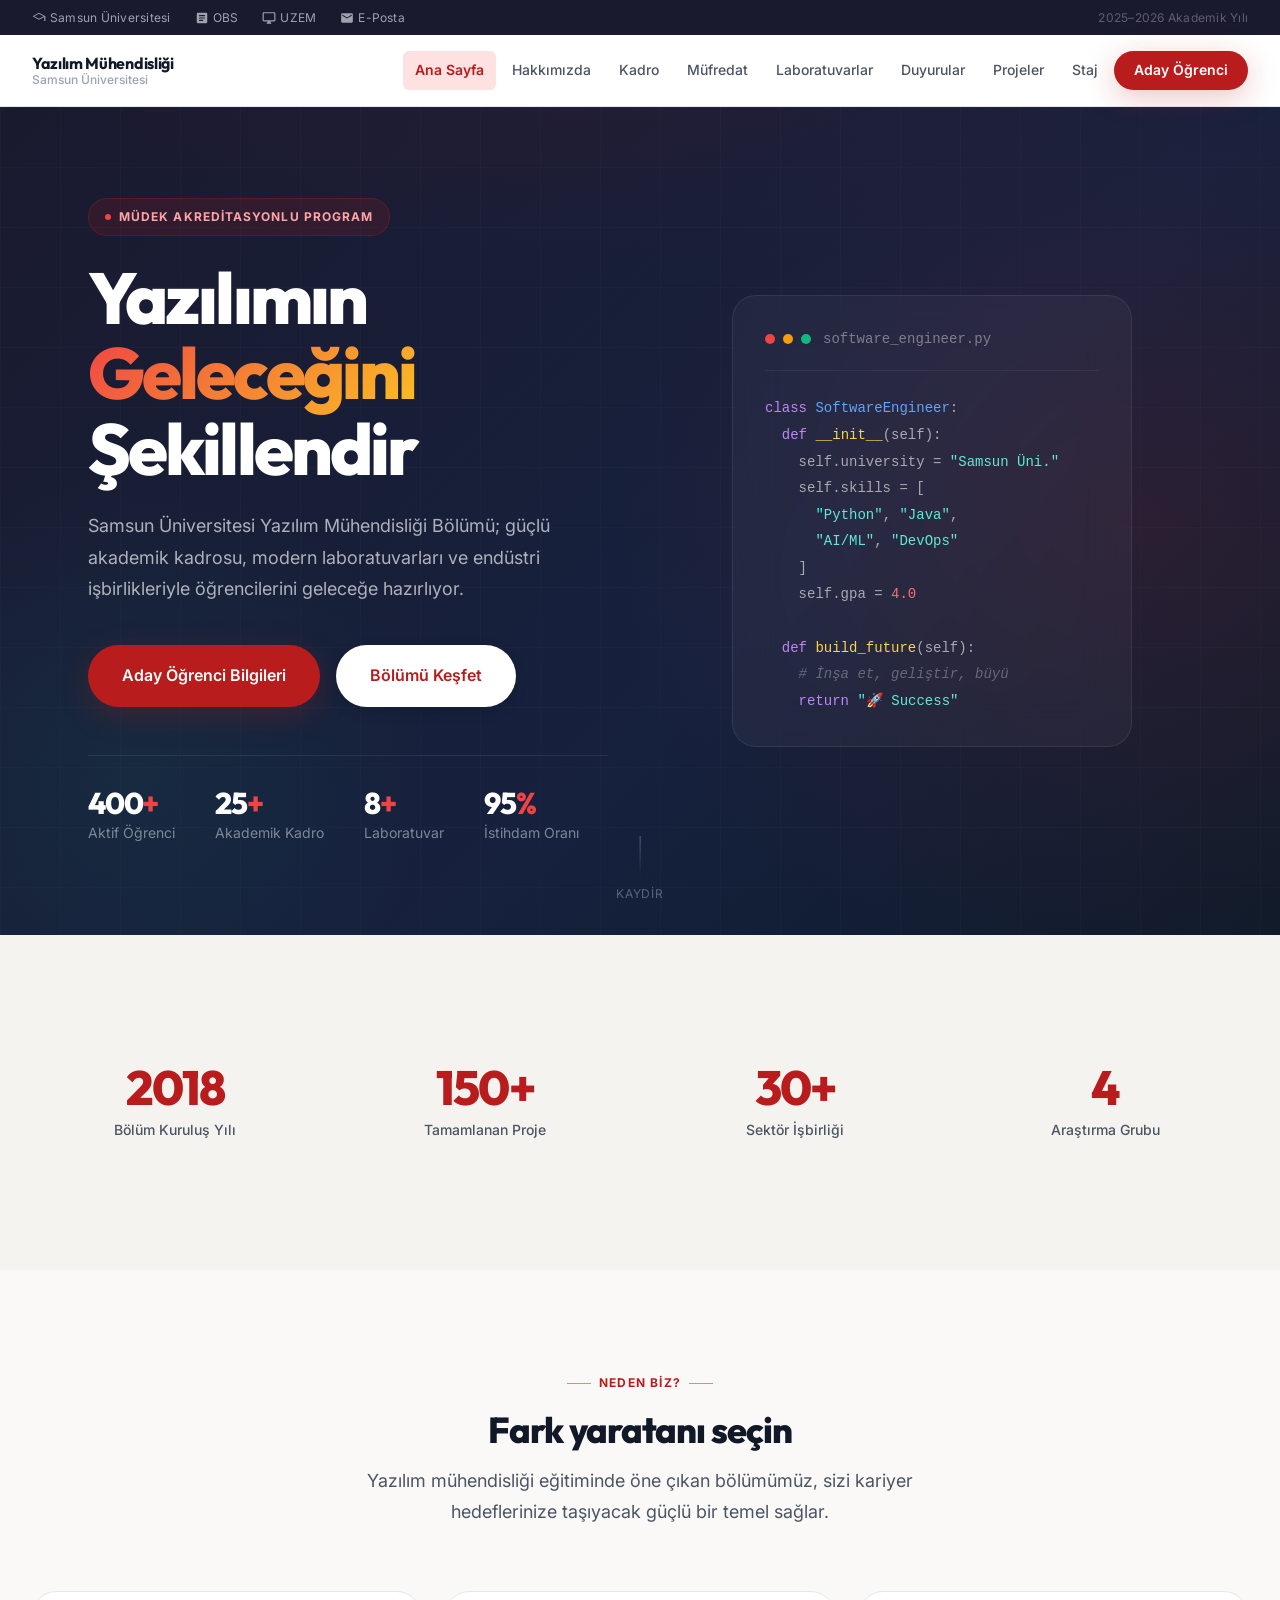
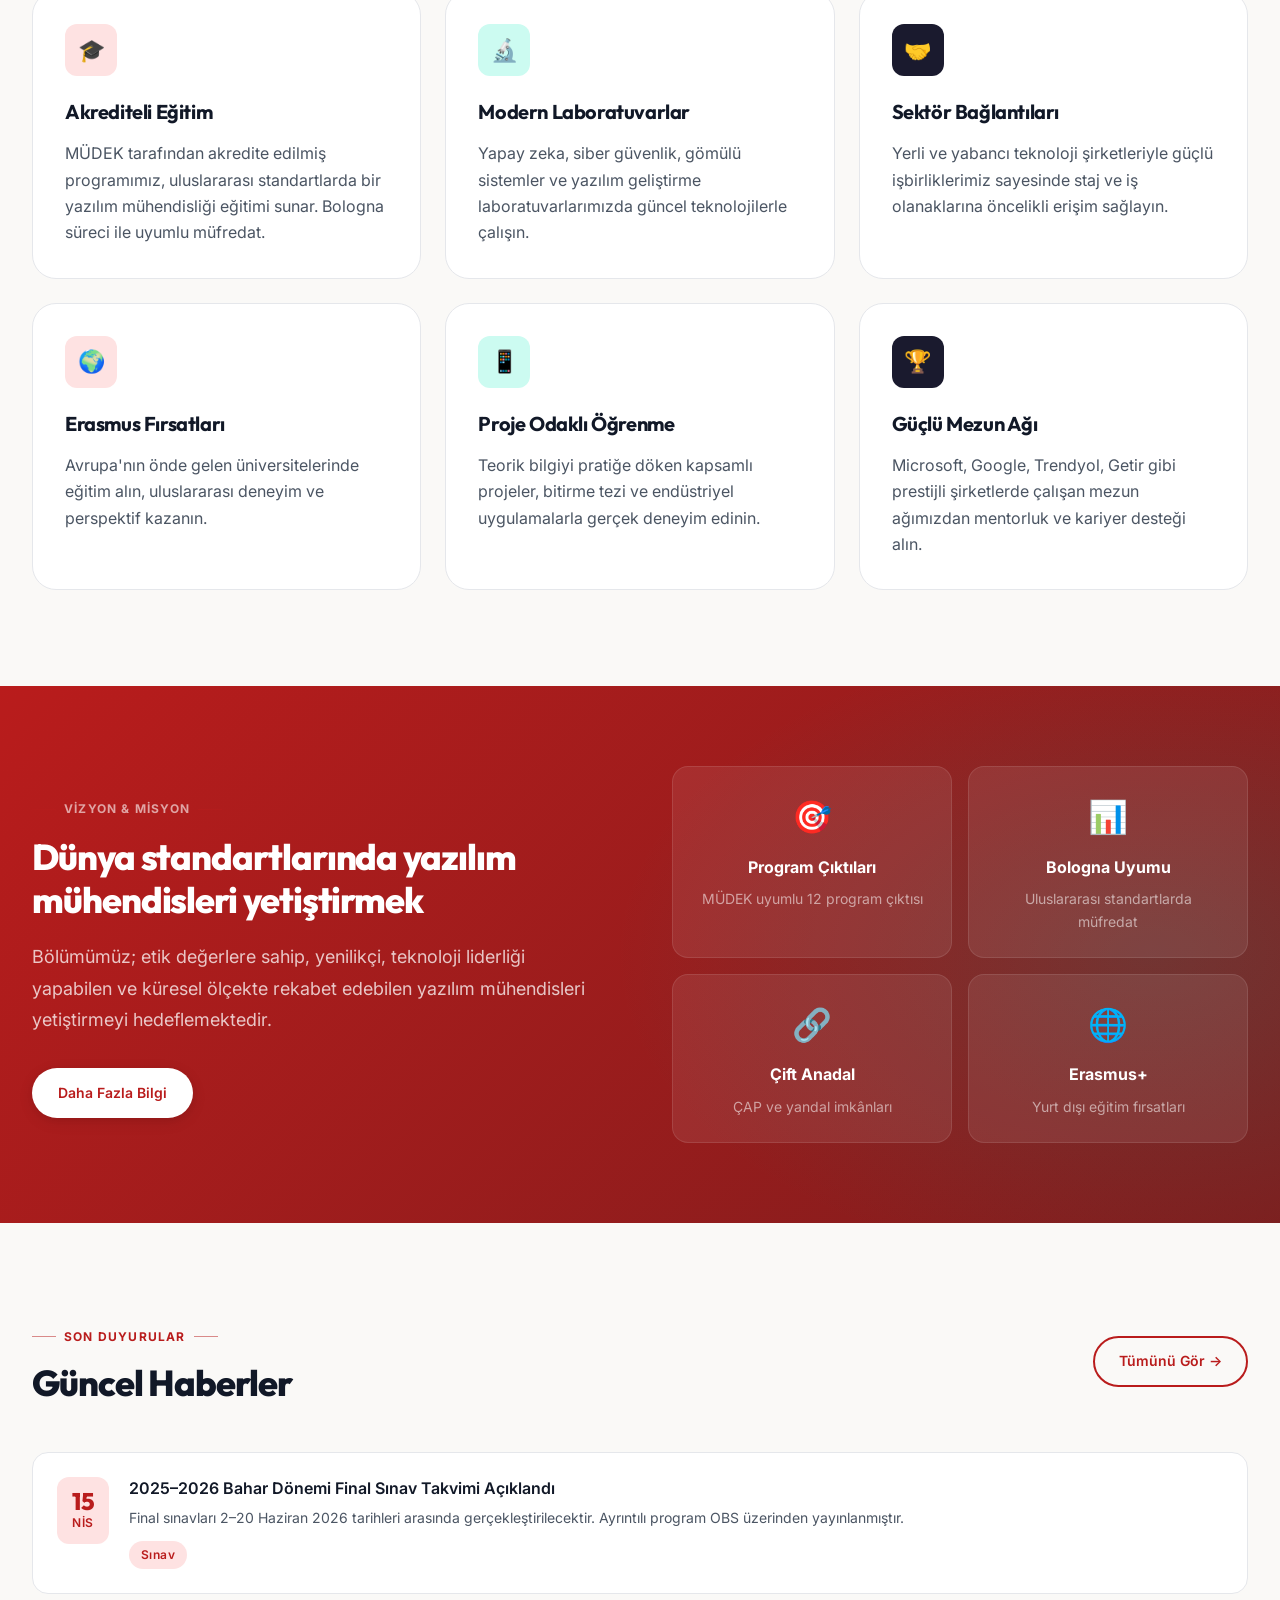
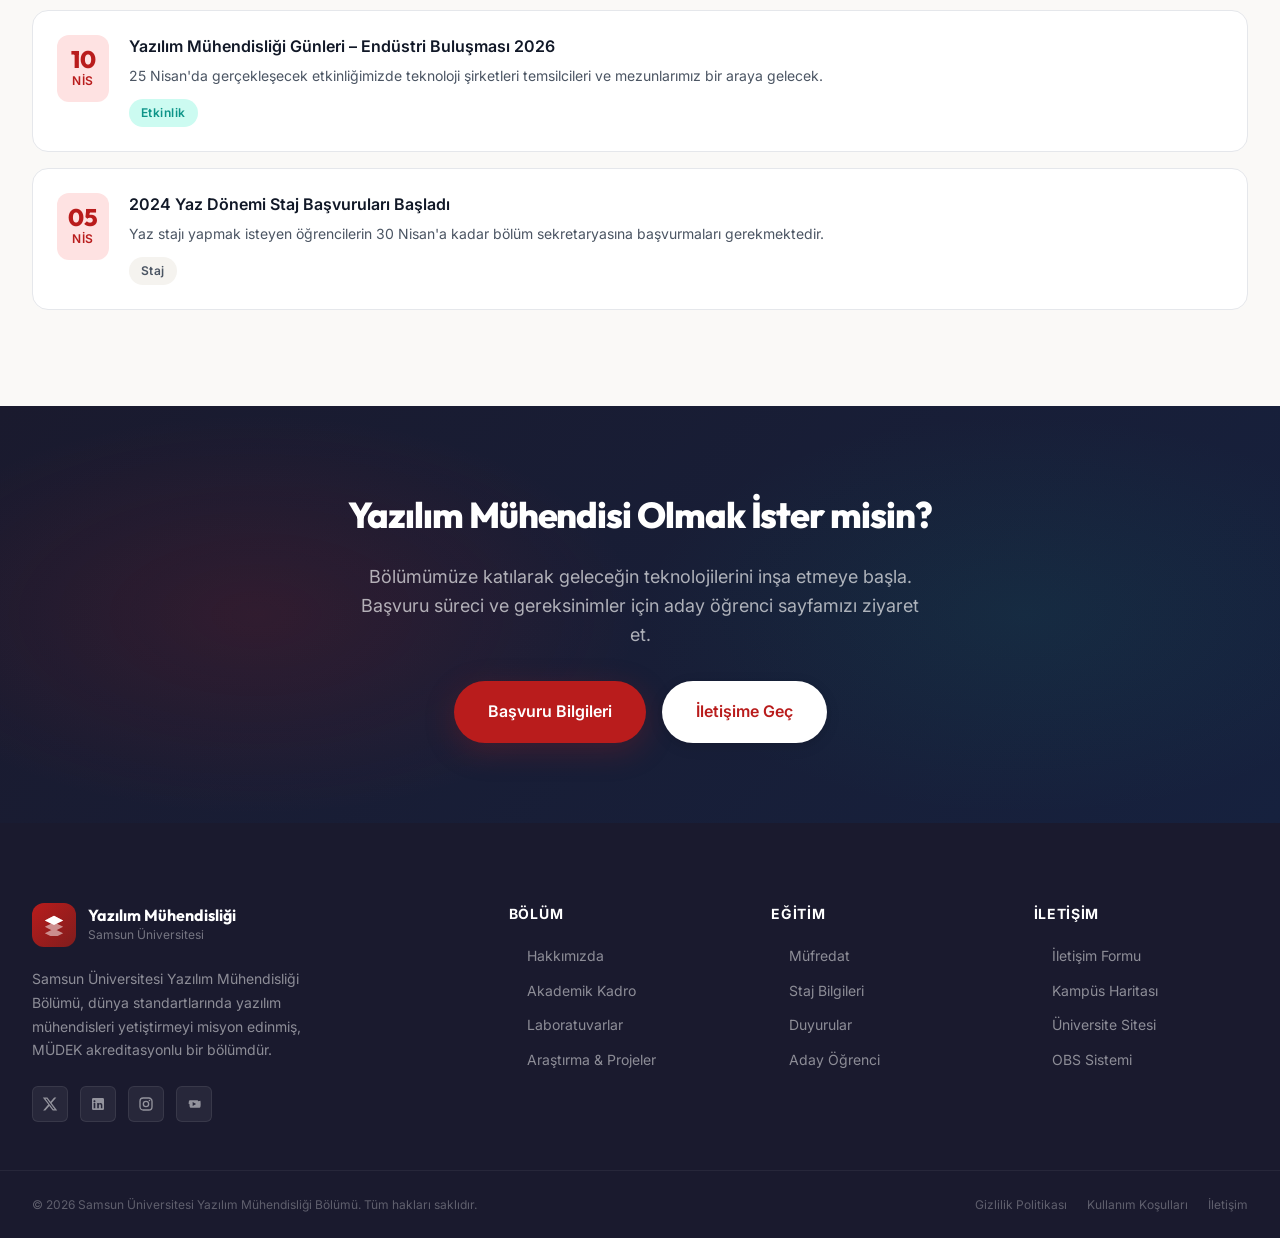
==== commit ddebc2f5: "Update Files Bug fix" ====
--- a/index.html
+++ b/index.html
@@ -1,714 +1,364 @@
-﻿<!DOCTYPE html>-
-<html lang="tr">-
-<head>-
-  <meta charset="UTF-8" />-
-  <meta name="viewport" content="width=device-width, initial-scale=1.0" />-
-  <meta name="description" content="Samsun ÜÜniversitesi Yazılım Mühendisliği Bölümü — Geleceğin yazılım mühendislerini yetiştiren, araştırma ve inovasyona odaklanan modern bir bölüm." />-
-  <title>Ana Sayfa — Yazılım Mühendisliği | Samsun ÜÜniversitesi</title>-
-  <link rel="stylesheet" href="style.css" />-
-</head>-
-<body>-
--
-<!-- ───────── TOP BAR ─────────────────────────────────────────────── -->-
-<div class="top-bar">-
-  <div class="top-bar-inner">-
-    <div class="top-bar-links">-
-      <a href="https://samsun.edu.tr" target="_blank"><svg style="width:14px;height:14px;fill:currentColor" viewBox="0 0 24 24"><path d="M12 2L2 7l10 5 10-5-10-5zm0 7L2 14l10 5 10-5-10-5zm0 7L2 21l10 5 10-5-10-5z"/></svg> Samsun ÜÜniversitesi</a>-
-      <a href="https://obs.samsun.edu.tr" target="_blank"><svg style="width:14px;height:14px;fill:currentColor" viewBox="0 0 24 24"><path d="M19 3H5c-1.1 0-2 .9-2 2v14c0 1.1.9 2 2 2h14c1.1 0 2-.9 2-2V5c0-1.1-.9-2-2-2zm-5 14H7v-2h7v2zm3-4H7v-2h10v2zm0-4H7V7h10v2z"/></svg> OBS</a>-
-      <a href="https://uzem.samsun.edu.tr" target="_blank"><svg style="width:14px;height:14px;fill:currentColor" viewBox="0 0 24 24"><path d="M21 2H3c-1.1 0-2 .9-2 2v12c0 1.1.9 2 2 2h7l-2 3v1h8v-1l-2-3h7c1.1 0 2-.9 2-2V4c0-1.1-.9-2-2-2zm0 14H3V4h18v12z"/></svg> UZEM</a>-
-      <a href="http://eposta.samsun.edu.tr" target="_blank"><svg style="width:14px;height:14px;fill:currentColor" viewBox="0 0 24 24"><path d="M20 4H4c-1.1 0-1.99.9-1.99 2L2 18c0 1.1.9 2 2 2h16c1.1 0 2-.9 2-2V6c0-1.1-.9-2-2-2zm0 4l-8 5-8-5V6l8 5 8-5v2z"/></svg> E-Posta</a>-
-    </div>-
-    <div class="top-bar-right">-
-      <span>2025–2026 Akademik Yılı</span>-
-    </div>-
-  </div>-
-</div>-
--
-<!-- ───────── HEADER ──────────────────────────────────────────────── -->-
-<header id="site-header">-
-  <div class="nav-inner">-
-    <a href="index.html" class="nav-logo" id="logo-link"><div class="nav-logo-text"><div class="nav-logo-sub">Samsun ÜÜniversitesi</div><div class="nav-logo-title">Yazılım Mühendisliği</div></div></a>-
-    <nav id="main-nav">-
-      <a href="index.html" class="nav-link active" id="nav-home">Ana Sayfa</a>-
-      <a href="hakkimizda.html" class="nav-link" id="nav-about">Hakkımızda</a>-
-      <a href="kadro.html" class="nav-link" id="nav-staff">Kadro</a>-
-      <a href="mufredat.html" class="nav-link" id="nav-curriculum">Müfredat</a>-
-      <a href="laboratuvarlar.html" class="nav-link" id="nav-labs">Laboratuvarlar</a>-
-      <a href="duyurular.html" class="nav-link" id="nav-news">Duyurular</a>-
-      <a href="projeler.html" class="nav-link" id="nav-projects">Projeler</a>-
-      <a href="staj.html" class="nav-link" id="nav-internship">Staj</a>-
-      <a href="aday-ogÖğÖğrenci.html" class="nav-link nav-cta" id="nav-candidate">Aday ÖğÖğÖğrenci</a>-
-    </nav>-
-  </div>-
-</header>-
--
-<!-- ───────── HERO ────────────────────────────────────────────────── -->-
-<section class="hero" id="hero-section">-
-  <div class="hero-inner">-
-    <div class="hero-content">-
-      <div class="hero-eyebrow" id="hero-eyebrow">-
-        <span class="hero-eyebrow-dot"></span>-
-        MÜDEK Akreditasyonlu Program-
-      </div>-
-      <h1 id="hero-title">-
-        Modern Çağın<br/>-
-        <span class="hero-highlight">Mühendislik Vizyonu</span>-
-      </h1>-
-      <p class="hero-desc" id="hero-desc">-
-        Samsun ÜÜniversitesi Yazılım Mühendisliği Bölümü; güçlü akademik kadrosu, modern araştırma laboratuvarları ve ulusal/uluslararası endüstri işbirlikleriyle yüksek nitelikli yazılım mühendisleri yetiştirmeyi misyon edinmiştir.-
-      </p>-
-      <div class="hero-actions" id="hero-actions">-
-        <a href="aday-ogÖğÖğrenci.html" class="btn btn-primary btn-lg" id="hero-cta-primary">-
-          <svg style="width:20px;height:20px;fill:currentColor" viewBox="0 0 24 24"><path d="M12 3L1 9l11 6 9-4.91V17h2V9L12 3zM3.89 9L12 4.58 20.11 9 12 13.42 3.89 9z"/></svg> -
-          Aday ÖğÖğÖğrenci-
-        </a>-
-        <a href="hakkimizda.html" class="btn btn-white btn-lg" id="hero-cta-secondary">Kurumsal Bilgi</a>-
-      </div>-
-      <div class="hero-stats" id="hero-stats">-
-        <div class="hero-stat">-
-          <div class="hero-stat-value">400<span>+</span></div>-
-          <div class="hero-stat-label">Aktif ÖğÖğÖğrenci</div>-
-        </div>-
-        <div class="hero-stat">-
-          <div class="hero-stat-value">25<span>+</span></div>-
-          <div class="hero-stat-label">Akademik Kadro</div>-
-        </div>-
-        <div class="hero-stat">-
-          <div class="hero-stat-value">8<span>+</span></div>-
-          <div class="hero-stat-label">Laboratuvar</div>-
-        </div>-
-        <div class="hero-stat">-
-          <div class="hero-stat-value">95<span>%</span></div>-
-          <div class="hero-stat-label">İstihdam Oranı</div>-
-        </div>-
-      </div>-
-    </div>-
-    <div class="hero-visual" id="hero-visual">-
-      <div class="hero-visual-card">-
-        <div class="hero-visual-top">-
-          <div class="hero-visual-dots">-
-            <div class="hero-visual-dot"></div>-
-            <div class="hero-visual-dot"></div>-
-            <div class="hero-visual-dot"></div>-
-          </div>-
-          <span class="hero-visual-title">software_engineer.py</span>-
-        </div>-
-        <div class="hero-code" id="hero-code">-
-          <div><span class="code-keyword">class</span> <span class="code-class">SoftwareEngineer</span>:</div>-
-          <div>&nbsp;&nbsp;<span class="code-keyword">def</span> <span class="code-fn">__init__</span>(self):</div>-
-          <div>&nbsp;&nbsp;&nbsp;&nbsp;self.university = <span class="code-string">"Samsun Üni."</span></div>-
-          <div>&nbsp;&nbsp;&nbsp;&nbsp;self.skills = [</div>-
-          <div>&nbsp;&nbsp;&nbsp;&nbsp;&nbsp;&nbsp;<span class="code-string">"Python"</span>, <span class="code-string">"Java"</span>,</div>-
-          <div>&nbsp;&nbsp;&nbsp;&nbsp;&nbsp;&nbsp;<span class="code-string">"AI/ML"</span>, <span class="code-string">"DevOps"</span></div>-
-          <div>&nbsp;&nbsp;&nbsp;&nbsp;]</div>-
-          <div>&nbsp;&nbsp;&nbsp;&nbsp;self.gpa = <span class="code-num">4.0</span></div>-
-          <div>&nbsp;</div>-
-          <div>&nbsp;&nbsp;<span class="code-keyword">def</span> <span class="code-fn">build_future</span>(self):</div>-
-          <div>&nbsp;&nbsp;&nbsp;&nbsp;<span class="code-comment"># İnşa et, geliştir, büyü</span></div>-
-          <div>&nbsp;&nbsp;&nbsp;&nbsp;<span class="code-keyword">return</span> <span class="code-string">"🚀 Success"</span></div>-
-        </div>-
-      </div>-
-    </div>-
-  </div>-
-  <div class="scroll-indicator" id="scroll-indicator">-
-    <div class="scroll-line"></div>-
-    KAYDİR-
-  </div>-
-</section>-
--
-<!-- ─── STATS BAR ──────────────────────────────────────── -->-
-<section class="section section-alt" id="stats-section">-
-  <div class="container">-
-    <div class="grid-4" id="stats-grid">-
-      <div class="stat-box">-
-        <div class="stat-value">2018</div>-
-        <div class="stat-label">Bölüm Kuruluş Yılı</div>-
-      </div>-
-      <div class="stat-box">-
-        <div class="stat-value">150+</div>-
-        <div class="stat-label">Tamamlanan Proje</div>-
-      </div>-
-      <div class="stat-box">-
-        <div class="stat-value">30+</div>-
-        <div class="stat-label">Sektör İşbirliği</div>-
-      </div>-
-      <div class="stat-box">-
-        <div class="stat-value">4</div>-
-        <div class="stat-label">Araştırma Grubu</div>-
-      </div>-
-    </div>-
-  </div>-
-</section>-
--
-<!-- ─── FEATURES ──────────────────────────────────────── -->-
-<section class="section" id="features-section">-
-  <div class="container">-
-    <div class="section-header">-
-      <div class="section-label">Neden Biz?</div>-
-      <h2 class="section-title">Fark yaratanı seçin</h2>-
-      <p class="section-desc">Yazılım mühendisliği eğitiminde öne çıkan bölümümüz, sizi kariyer hedeflerinize taşıyacak güçlü bir temel sağlar.</p>-
-    </div>-
-    <div class="grid-3" id="features-grid">-
-      <div class="card" id="feature-1">-
-        <div class="card-icon card-icon-primary"><svg viewBox="0 0 24 24"><path d="M12 3L1 9l4 2.18v6L12 21l7-3.82v-6l2-1.09V17h2V9L12 3zm6.82 6L12 12.72 5.18 9 12 5.28 18.82 9z"/></svg></div>-
-        <h3 class="card-title">MÜDEK Akreditasyonu</h3>-
-        <p class="card-text">MÜDEK tarafından akredite edilmiş programımız, uluslararası kabul gören standartlarda kapsamlı bir yazılım mühendisliği eğitimi sunar.</p>-
-      </div>-
-      <div class="card" id="feature-2">-
-        <div class="card-icon card-icon-accent"><svg viewBox="0 0 24 24"><path d="M4 6h16v2H4zm2 4h12v2H6zm3 4h6v2H9z M12 2C6.48 2 2 6.48 2 12s4.48 10 10 10 10-4.48 10-10S17.52 2 12 2z"/></svg></div>-
-        <h3 class="card-title">Gelişmiş Ar-Ge Altyapısı</h3>-
-        <p class="card-text">Yapay zeka, siber güvenlik, yazılım test ve gömülü sistemler laboratuvarlarımızda en güncel bilimsel araştırmalar yürütülmektedir.</p>-
-      </div>-
-      <div class="card" id="feature-3">-
-        <div class="card-icon card-icon-dark"><svg viewBox="0 0 24 24"><path d="M12 2C6.48 2 2 6.48 2 12s4.48 10 10 10 10-4.48 10-10S17.52 2 12 2zm-1 17.93c-3.95-.49-7-3.85-7-7.93 0-.62.08-1.21.21-1.79L9 15v1c0 1.1.9 2 2 2v1.93zm6.9-2.54c-.26-.81-1-1.39-1.9-1.39h-1v-3c0-.55-.45-1-1-1H8v-2h2c.55 0 1-.45 1-1V7h2c1.1 0 2-.9 2-2v-.41c2.93 1.19 5 4.06 5 7.41 0 2.08-.8 3.97-2.1 5.39z"/></svg></div>-
-        <h3 class="card-title">Sektörel İş Birlikleri</h3>-
-        <p class="card-text">Ulusal teknoloji firmaları ile yürütülen çok yönlü işbirlikleri kapsamında, öğÖğÖğrencilere doğrudan proje adaptasyonu ve staj imkânı sağlanır.</p>-
-      </div>-
-      <div class="card" id="feature-4">-
-        <div class="card-icon card-icon-primary"><svg viewBox="0 0 24 24"><path d="M3.5 18.49l6-6.01 4 4L22 6.92l-1.41-1.41-7.09 7.97-4-4L2 16.99z"/></svg></div>-
-        <h3 class="card-title">Erasmus+ Fırsatları</h3>-
-        <p class="card-text">Anlaşmalı olduğumuz prestijli Avrupa üniversitelerinde kısmi öğrenim görme ve uluslararası ölçekte mesleki vizyon kazanma imkânı.</p>-
-      </div>-
-      <div class="card" id="feature-5">-
-        <div class="card-icon card-icon-accent"><svg viewBox="0 0 24 24"><path d="M19 3H5c-1.1 0-2 .9-2 2v14c0 1.1.9 2 2 2h14c1.1 0 2-.9 2-2V5c0-1.1-.9-2-2-2zm-5 14h-2V9h-2V7h4v10z"/></svg></div>-
-        <h3 class="card-title">Proje Tabanlı Eğitim</h3>-
-        <p class="card-text">Teoriğin uygulamayla desteklendiği TÜBİTAK ve Sanayi projeleri odaklı entegre bir e-öğrenme ve laboratuvar metodolojisi.</p>-
-      </div>-
-      <div class="card" id="feature-6">-
-        <div class="card-icon card-icon-dark"><svg viewBox="0 0 24 24"><path d="M16 11c1.66 0 2.99-1.34 2.99-3S17.66 5 16 5c-1.66 0-3 1.34-3 3s1.34 3 3 3zm-8 0c1.66 0 2.99-1.34 2.99-3S9.66 5 8 5C6.34 5 5 6.34 5 8s1.34 3 3 3zm0 2c-2.33 0-7 1.17-7 3.5V19h14v-2.5c0-2.33-4.67-3.5-7-3.5zm8 0c-.29 0-.62.02-.97.05 1.16.84 1.97 1.97 1.97 3.45V19h6v-2.5c0-2.33-4.67-3.5-7-3.5z"/></svg></div>-
-        <h3 class="card-title">Seçkin Mezun Ağı</h3>-
-        <p class="card-text">Küresel lider teknoloji firmalarında görev alan mezunlarımız tarafından yeni mühendislere sağlanan endüstriyel mentorluk programları.</p>-
-      </div>-
-    </div>-
-  </div>-
-</section>-
--
-<!-- ─── INFO STRIP ─────────────────────────────────────── -->-
-<section class="info-strip" id="info-strip">-
-  <div class="container">-
-    <div style="display:grid;grid-template-columns:1fr 1fr;gap:var(--space-16);align-items:center">-
-      <div>-
-        <div class="section-label" style="color:rgba(255,255,255,.6)">Vizyon & Misyon</div>-
-        <h2 style="font-family:var(--font-display);font-size:clamp(var(--text-2xl),4vw,var(--text-4xl));font-weight:800;color:white;letter-spacing:-0.03em;margin-bottom:var(--space-5);line-height:1.2">-
-          Dünya standartlarında yazılım mühendisleri yetiştirmek-
-        </h2>-
-        <p style="color:rgba(255,255,255,.75);font-size:var(--text-lg);line-height:1.75;margin-bottom:var(--space-8)">-
-          Bölümümüz; etik değerlere sahip, yenilikçi, teknoloji liderliği yapabilen ve küresel ölçekte rekabet edebilen yazılım mühendisleri yetiştirmeyi hedeflemektedir.-
-        </p>-
-        <a href="hakkimizda.html" class="btn btn-white" id="info-strip-btn">Daha Fazla Bilgi</a>-
-      </div>-
-      <div style="display:grid;grid-template-columns:1fr 1fr;gap:var(--space-4)">-
-        <div style="background:rgba(255,255,255,.08);border:1px solid rgba(255,255,255,.1);border-radius:var(--radius-lg);padding:var(--space-6);text-align:center">-
-          <div style="margin-bottom:var(--space-3);display:flex;justify-content:center"><svg style="width:32px;fill:white;opacity:.8" viewBox="0 0 24 24"><path d="M12 2C6.48 2 2 6.48 2 12s4.48 10 10 10 10-4.48 10-10S17.52 2 12 2zm1 15h-2v-2h2v2zm0-4h-2V7h2v6z"/></svg></div>-
-          <div style="font-weight:700;color:white;margin-bottom:var(--space-2)">Program Çıktıları</div>-
-          <div style="color:rgba(255,255,255,.55);font-size:var(--text-sm)">MÜDEK uyumlu 12 program çıktısı</div>-
-        </div>-
-        <div style="background:rgba(255,255,255,.08);border:1px solid rgba(255,255,255,.1);border-radius:var(--radius-lg);padding:var(--space-6);text-align:center">-
-          <div style="margin-bottom:var(--space-3);display:flex;justify-content:center"><svg style="width:32px;fill:white;opacity:.8" viewBox="0 0 24 24"><path d="M19 3H5c-1.1 0-2 .9-2 2v14c0 1.1.9 2 2 2h14c1.1 0 2-.9 2-2V5c0-1.1-.9-2-2-2zm-5 14h-2V9h-2V7h4v10z"/></svg></div>-
-          <div style="font-weight:700;color:white;margin-bottom:var(--space-2)">Bologna Uyumu</div>-
-          <div style="color:rgba(255,255,255,.55);font-size:var(--text-sm)">Uluslararası standartlarda müfredat</div>-
-        </div>-
-        <div style="background:rgba(255,255,255,.08);border:1px solid rgba(255,255,255,.1);border-radius:var(--radius-lg);padding:var(--space-6);text-align:center">-
-          <div style="margin-bottom:var(--space-3);display:flex;justify-content:center"><svg style="width:32px;fill:white;opacity:.8" viewBox="0 0 24 24"><path d="M16 11c1.66 0 2.99-1.34 2.99-3S17.66 5 16 5c-1.66 0-3 1.34-3 3s1.34 3 3 3zm-8 0c1.66 0 2.99-1.34 2.99-3S9.66 5 8 5C6.34 5 5 6.34 5 8s1.34 3 3 3zm0 2c-2.33 0-7 1.17-7 3.5V19h14v-2.5c0-2.33-4.67-3.5-7-3.5zm8 0c-.29 0-.62.02-.97.05 1.16.84 1.97 1.97 1.97 3.45V19h6v-2.5c0-2.33-4.67-3.5-7-3.5z"/></svg></div>-
-          <div style="font-weight:700;color:white;margin-bottom:var(--space-2)">ÇAP ve Yandal</div>-
-          <div style="color:rgba(255,255,255,.55);font-size:var(--text-sm)">Çok yönlü akademik gelişim</div>-
-        </div>-
-        <div style="background:rgba(255,255,255,.08);border:1px solid rgba(255,255,255,.1);border-radius:var(--radius-lg);padding:var(--space-6);text-align:center">-
-          <div style="margin-bottom:var(--space-3);display:flex;justify-content:center"><svg style="width:32px;fill:white;opacity:.8" viewBox="0 0 24 24"><path d="M11.99 2C6.47 2 2 6.48 2 12s4.47 10 9.99 10C17.52 22 22 17.52 22 12S17.52 2 11.99 2zm6.93 6h-2.95c-.32-1.25-.78-2.45-1.38-3.56 1.84.63 3.37 1.91 4.33 3.56zM12 4.04c.83 1.2 1.48 2.53 1.91 3.96h-3.82c.43-1.43 1.08-2.76 1.91-3.96zM4.26 14C4.1 13.36 4 12.69 4 12s.1-1.36.26-2h3.38c-.08.66-.14 1.32-.14 2 0 .68.06 1.34.14 2H4.26zm.82 2h2.95c.32 1.25.78 2.45 1.38 3.56-1.84-.63-3.37-1.9-4.33-3.56zm2.95-8H5.08c.96-1.66 2.49-2.93 4.33-3.56C8.81 5.55 8.35 6.75 8.03 8zM12 19.96c-.83-1.2-1.48-2.53-1.91-3.96h3.82c-.43 1.43-1.08 2.76-1.91 3.96zM14.34 14H9.66c-.09-.66-.16-1.32-.16-2 0-.68.07-1.35.16-2h4.68c.09.65.16 1.32.16 2 0 .68-.07 1.34-.16 2zm.25 5.56c.6-1.11 1.06-2.31 1.38-3.56h2.95c-.96 1.65-2.49 2.93-4.33 3.56zM16.36 14c.08-.66.14-1.32.14-2 0-.68-.06-1.34-.14-2h3.38c.16.64.26 1.31.26 2s-.1 1.36-.26 2h-3.38z"/></svg></div>-
-          <div style="font-weight:700;color:white;margin-bottom:var(--space-2)">Erasmus+ Değişim</div>-
-          <div style="color:rgba(255,255,255,.55);font-size:var(--text-sm)">Avrupa'da yükseköğrenim imkânları</div>-
-        </div>-
-      </div>-
-    </div>-
-  </div>-
-</section>-
--
-<!-- ─── LATEST ANNOUNCEMENTS ───────────────────────────── -->-
-<section class="section" id="announcements-section">-
-  <div class="container">-
-    <div class="flex-between mb-12" id="announcements-header">-
-      <div>-
-        <div class="section-label" style="justify-content:flex-start">Son Duyurular</div>-
-        <h2 class="section-title" style="text-align:left;margin-bottom:0">Güncel Haberler</h2>-
-      </div>-
-      <a href="duyurular.html" class="btn btn-secondary" id="all-announcements-btn">Tümünü Gör →</a>-
-    </div>-
-    <div style="display:flex;flex-direction:column;gap:var(--space-4)" id="announcements-list">-
-      <div class="announce-card">-
-        <div class="announce-date">-
-          <div class="announce-date-day">15</div>-
-          <div class="announce-date-month">Nis</div>-
-        </div>-
-        <div class="announce-body">-
-          <h3>2025–2026 Bahar Dönemi Final Sınav Takvimi Açıklandı</h3>-
-          <p>Final sınavları 2–20 Haziran 2026 tarihleri arasında gerçekleştirilecektir. Ayrıntılı program OBS üzerinden yayınlanmıştır.</p>-
-          <div class="announce-tag"><span class="badge badge-primary">Sınav</span></div>-
-        </div>-
-      </div>-
-      <div class="announce-card">-
-        <div class="announce-date">-
-          <div class="announce-date-day">10</div>-
-          <div class="announce-date-month">Nis</div>-
-        </div>-
-        <div class="announce-body">-
-          <h3>Yazılım Mühendisliği Günleri – Endüstri Buluşması 2026</h3>-
-          <p>25 Nisan'da gerçekleşecek etkinliğimizde teknoloji şirketleri temsilcileri ve mezunlarımız bir araya gelecek.</p>-
-          <div class="announce-tag"><span class="badge badge-accent">Etkinlik</span></div>-
-        </div>-
-      </div>-
-      <div class="announce-card">-
-        <div class="announce-date">-
-          <div class="announce-date-day">05</div>-
-          <div class="announce-date-month">Nis</div>-
-        </div>-
-        <div class="announce-body">-
-          <h3>2024 Yaz Dönemi Staj Başvuruları Başladı</h3>-
-          <p>Yaz stajı yapmak isteyen öğÖğÖğrencilerin 30 Nisan'a kadar bölüm sekretaryasına başvurmaları gerekmektedir.</p>-
-          <div class="announce-tag"><span class="badge badge-neutral">Staj</span></div>-
-        </div>-
-      </div>-
-    </div>-
-  </div>-
-</section>-
--
-<!-- ─── CTA ────────────────────────────────────────────── -->-
-<section class="cta-strip" id="cta-section">-
-  <div class="container">-
-    <h2>Profesyonel Mühendislik Kariyerinize Adım Atın</h2>-
-    <p>Samsun ÜÜniversitesi Yazılım Mühendisliği Bölümü bünyesine katılarak ulusal ve uluslararası vizyona sahip, akademik standartlara uygun akademik bir eğitim alabilirsiniz.</p>-
-    <div class="cta-buttons" id="cta-buttons">-
-      <a href="aday-ogÖğÖğrenci.html" class="btn btn-primary btn-lg" id="cta-primary">-
-        <svg style="width:20px;height:20px;fill:currentColor" viewBox="0 0 24 24"><path d="M12 3L1 9l11 6 9-4.91V17h2V9L12 3zM3.89 9L12 4.58 20.11 9 12 13.42 3.89 9z"/></svg> Başvuru Belgeleri-
-      </a>-
-      <a href="iletisim.html" class="btn btn-white btn-lg" id="cta-secondary">Departman ile İletişim</a>-
-    </div>-
-  </div>-
-</section>-
--
-<!-- ─── FOOTER ─────────────────────────────────────────── -->-
-<footer id="site-footer">-
-  <div class="footer-top">-
-    <div class="container">-
-      <div class="footer-grid">-
-        <div class="footer-brand">-
-          <a href="index.html" class="footer-logo" id="footer-logo" style="margin-bottom:var(--space-3);display:block"><div class="nav-logo-text" style="color:white"><div class="nav-logo-sub" style="color:var(--primary-light)">Samsun ÜÜniversitesi</div><div class="nav-logo-title" style="color:white">Yazılım Mühendisliği</div></div></a>-
-          <p class="footer-brand-desc">Samsun ÜÜniversitesi Yazılım Mühendisliği Bölümü, dünya standartlarında yazılım mühendisleri yetiştirmeyi misyon edinmiş, MÜDEK akreditasyonlu bir bölümdür.</p>-
-          <div class="footer-social">-
-            <a href="#" class="footer-social-link" id="footer-social-twitter" title="Twitter">𝕏</a>-
-            <a href="#" class="footer-social-link" id="footer-social-linkedin" title="LinkedIn">in</a>-
-            <a href="#" class="footer-social-link" id="footer-social-instagram" title="Instagram">◎</a>-
-            <a href="#" class="footer-social-link" id="footer-social-youtube" title="YouTube">▶</a>-
-          </div>-
-        </div>-
-        <div>-
-          <div class="footer-col-title">Bölüm</div>-
-          <div class="footer-links">-
-            <a href="hakkimizda.html" id="footer-link-about">Hakkımızda</a>-
-            <a href="kadro.html" id="footer-link-staff">Akademik Kadro</a>-
-            <a href="laboratuvarlar.html" id="footer-link-labs">Laboratuvarlar</a>-
-            <a href="projeler.html" id="footer-link-projects">Araştırma & Projeler</a>-
-          </div>-
-        </div>-
-        <div>-
-          <div class="footer-col-title">Eğitim</div>-
-          <div class="footer-links">-
-            <a href="mufredat.html" id="footer-link-curriculum">Müfredat</a>-
-            <a href="staj.html" id="footer-link-internship">Staj Bilgileri</a>-
-            <a href="duyurular.html" id="footer-link-announcements">Duyurular</a>-
-            <a href="aday-ogÖğÖğrenci.html" id="footer-link-candidate">Aday ÖğÖğÖğrenci</a>-
-          </div>-
-        </div>-
-        <div>-
-          <div class="footer-col-title">İletişim</div>-
-          <div class="footer-links">-
-            <a href="iletisim.html" id="footer-link-contact">İletişim Formu</a>-
-            <a href="https://goo.gl/maps" target="_blank" id="footer-link-map">Kampüs Haritası</a>-
-            <a href="https://samsun.edu.tr" target="_blank" id="footer-link-uni">Üniversite Sitesi</a>-
-            <a href="https://obs.samsun.edu.tr" target="_blank" id="footer-link-obs">OBS Sistemi</a>-
-          </div>-
-        </div>-
-      </div>-
-    </div>-
-  </div>-
-  <div class="footer-bottom">-
-    <div class="container">-
-      <div class="footer-bottom-inner">-
-        <div>© 2026 Samsun ÜÜniversitesi Yazılım Mühendisliği Bölümü. Tüm hakları saklıdır.</div>-
-        <div class="footer-bottom-links">-
-          <a href="#" id="footer-privacy">Gizlilik Politikası</a>-
-          <a href="#" id="footer-terms">Kullanım Koşulları</a>-
-          <a href="iletisim.html" id="footer-contact-link">İletişim</a>-
-        </div>-
-      </div>-
-    </div>-
-  </div>-
-</footer>-
--
-<script>-
-  // Sticky header shadow-
-  const header = document.getElementById('site-header');-
-  window.addEventListener('scroll', () => {-
-    header.classList.toggle('scrolled', window.scrollY > 10);-
-  });-
-</script>-
-</body>-
-</html>-
--
--
+<!DOCTYPE html>
+<html lang="tr">
+<head>
+  <meta charset="UTF-8" />
+  <meta name="viewport" content="width=device-width, initial-scale=1.0" />
+  <meta name="description" content="Samsun Üniversitesi Yazılım Mühendisliği Bölümü — Geleceğin yazılım mühendislerini yetiştiren, araştırma ve inovasyona odaklanan modern bir bölüm." />
+  <title>Ana Sayfa — Yazılım Mühendisliği | Samsun Üniversitesi</title>
+  <link rel="stylesheet" href="style.css" />
+</head>
+<body>
+
+<!-- ─── TOP BAR ───────────────────────────────────────── -->
+<div class="top-bar">
+  <div class="top-bar-inner">
+    <div class="top-bar-links">
+      <a href="https://samsun.edu.tr" target="_blank"><svg style="width:14px;height:14px;fill:currentColor" viewBox="0 0 24 24"><path d="M12 3L1 9l11 6 9-4.91V17h2V9L12 3zM3.89 9L12 4.58 20.11 9 12 13.42 3.89 9z"/></svg> Samsun Üniversitesi</a>
+      <a href="https://obs.samsun.edu.tr" target="_blank"><svg style="width:14px;height:14px;fill:currentColor" viewBox="0 0 24 24"><path d="M19 3H5c-1.1 0-2 .9-2 2v14c0 1.1.9 2 2 2h14c1.1 0 2-.9 2-2V5c0-1.1-.9-2-2-2zm-5 14H7v-2h7v2zm3-4H7v-2h10v2zm0-4H7V7h10v2z"/></svg> OBS</a>
+      <a href="https://uzem.samsun.edu.tr" target="_blank"><svg style="width:14px;height:14px;fill:currentColor" viewBox="0 0 24 24"><path d="M21 2H3c-1.1 0-2 .9-2 2v12c0 1.1.9 2 2 2h7l-2 3v1h8v-1l-2-3h7c1.1 0 2-.9 2-2V4c0-1.1-.9-2-2-2zm0 14H3V4h18v12z"/></svg> UZEM</a>
+      <a href="http://eposta.samsun.edu.tr" target="_blank"><svg style="width:14px;height:14px;fill:currentColor" viewBox="0 0 24 24"><path d="M20 4H4c-1.1 0-1.99.9-1.99 2L2 18c0 1.1.9 2 2 2h16c1.1 0 2-.9 2-2V6c0-1.1-.9-2-2-2zm0 4l-8 5-8-5V6l8 5 8-5v2z"/></svg> E-Posta</a>
+    </div>
+    <div class="top-bar-right">
+      <span>2025–2026 Akademik Yılı</span>
+    </div>
+  </div>
+</div>
+
+<!-- ─── HEADER ────────────────────────────────────────── -->
+<header id="site-header">
+  <div class="nav-inner">
+    <a href="index.html" class="nav-logo" id="logo-link">
+      <div class="nav-logo-text">
+        <div class="nav-logo-title">Yazılım Mühendisliği</div>
+        <div class="nav-logo-sub">Samsun Üniversitesi</div>
+      </div>
+    </a>
+    <nav id="main-nav">
+      <a href="index.html" class="nav-link active" id="nav-home">Ana Sayfa</a>
+      <a href="hakkimizda.html" class="nav-link" id="nav-about">Hakkımızda</a>
+      <a href="kadro.html" class="nav-link" id="nav-staff">Kadro</a>
+      <a href="mufredat.html" class="nav-link" id="nav-curriculum">Müfredat</a>
+      <a href="laboratuvarlar.html" class="nav-link" id="nav-labs">Laboratuvarlar</a>
+      <a href="duyurular.html" class="nav-link" id="nav-news">Duyurular</a>
+      <a href="projeler.html" class="nav-link" id="nav-projects">Projeler</a>
+      <a href="staj.html" class="nav-link" id="nav-internship">Staj</a>
+      <a href="aday-ogrenci.html" class="nav-link nav-cta" id="nav-candidate">Aday Öğrenci</a>
+    </nav>
+  </div>
+</header>
+
+<!-- ─── HERO ──────────────────────────────────────────── -->
+<section class="hero" id="hero-section">
+  <div class="hero-inner">
+    <div class="hero-content">
+      <div class="hero-eyebrow" id="hero-eyebrow">
+        <span class="hero-eyebrow-dot"></span>
+        MÜDEK Akreditasyonlu Program
+      </div>
+      <h1 id="hero-title">
+        Yazılımın<br/>
+        <span class="hero-highlight">Geleceğini</span><br/>
+        Şekillendir
+      </h1>
+      <p class="hero-desc" id="hero-desc">
+        Samsun Üniversitesi Yazılım Mühendisliği Bölümü; güçlü akademik kadrosu, modern laboratuvarları ve endüstri işbirlikleriyle öğrencilerini geleceğe hazırlıyor.
+      </p>
+      <div class="hero-actions" id="hero-actions">
+        <a href="aday-ogrenci.html" class="btn btn-primary btn-lg" id="hero-cta-primary">Aday Öğrenci Bilgileri</a>
+        <a href="hakkimizda.html" class="btn btn-white btn-lg" id="hero-cta-secondary">Bölümü Keşfet</a>
+      </div>
+      <div class="hero-stats" id="hero-stats">
+        <div class="hero-stat">
+          <div class="hero-stat-value">400<span>+</span></div>
+          <div class="hero-stat-label">Aktif Öğrenci</div>
+        </div>
+        <div class="hero-stat">
+          <div class="hero-stat-value">25<span>+</span></div>
+          <div class="hero-stat-label">Akademik Kadro</div>
+        </div>
+        <div class="hero-stat">
+          <div class="hero-stat-value">8<span>+</span></div>
+          <div class="hero-stat-label">Laboratuvar</div>
+        </div>
+        <div class="hero-stat">
+          <div class="hero-stat-value">95<span>%</span></div>
+          <div class="hero-stat-label">İstihdam Oranı</div>
+        </div>
+      </div>
+    </div>
+    <div class="hero-visual" id="hero-visual">
+      <div class="hero-visual-card">
+        <div class="hero-visual-top">
+          <div class="hero-visual-dots">
+            <div class="hero-visual-dot"></div>
+            <div class="hero-visual-dot"></div>
+            <div class="hero-visual-dot"></div>
+          </div>
+          <span class="hero-visual-title">software_engineer.py</span>
+        </div>
+        <div class="hero-code" id="hero-code">
+          <div><span class="code-keyword">class</span> <span class="code-class">SoftwareEngineer</span>:</div>
+          <div>&nbsp;&nbsp;<span class="code-keyword">def</span> <span class="code-fn">__init__</span>(self):</div>
+          <div>&nbsp;&nbsp;&nbsp;&nbsp;self.university = <span class="code-string">"Samsun Üni."</span></div>
+          <div>&nbsp;&nbsp;&nbsp;&nbsp;self.skills = [</div>
+          <div>&nbsp;&nbsp;&nbsp;&nbsp;&nbsp;&nbsp;<span class="code-string">"Python"</span>, <span class="code-string">"Java"</span>,</div>
+          <div>&nbsp;&nbsp;&nbsp;&nbsp;&nbsp;&nbsp;<span class="code-string">"AI/ML"</span>, <span class="code-string">"DevOps"</span></div>
+          <div>&nbsp;&nbsp;&nbsp;&nbsp;]</div>
+          <div>&nbsp;&nbsp;&nbsp;&nbsp;self.gpa = <span class="code-num">4.0</span></div>
+          <div>&nbsp;</div>
+          <div>&nbsp;&nbsp;<span class="code-keyword">def</span> <span class="code-fn">build_future</span>(self):</div>
+          <div>&nbsp;&nbsp;&nbsp;&nbsp;<span class="code-comment"># İnşa et, geliştir, büyü</span></div>
+          <div>&nbsp;&nbsp;&nbsp;&nbsp;<span class="code-keyword">return</span> <span class="code-string">"🚀 Success"</span></div>
+        </div>
+      </div>
+    </div>
+  </div>
+  <div class="scroll-indicator" id="scroll-indicator">
+    <div class="scroll-line"></div>
+    KAYDİR
+  </div>
+</section>
+
+<!-- ─── STATS BAR ──────────────────────────────────────── -->
+<section class="section section-alt" id="stats-section">
+  <div class="container">
+    <div class="grid-4" id="stats-grid">
+      <div class="stat-box">
+        <div class="stat-value">2018</div>
+        <div class="stat-label">Bölüm Kuruluş Yılı</div>
+      </div>
+      <div class="stat-box">
+        <div class="stat-value">150+</div>
+        <div class="stat-label">Tamamlanan Proje</div>
+      </div>
+      <div class="stat-box">
+        <div class="stat-value">30+</div>
+        <div class="stat-label">Sektör İşbirliği</div>
+      </div>
+      <div class="stat-box">
+        <div class="stat-value">4</div>
+        <div class="stat-label">Araştırma Grubu</div>
+      </div>
+    </div>
+  </div>
+</section>
+
+<!-- ─── FEATURES ──────────────────────────────────────── -->
+<section class="section" id="features-section">
+  <div class="container">
+    <div class="section-header">
+      <div class="section-label">Neden Biz?</div>
+      <h2 class="section-title">Fark yaratanı seçin</h2>
+      <p class="section-desc">Yazılım mühendisliği eğitiminde öne çıkan bölümümüz, sizi kariyer hedeflerinize taşıyacak güçlü bir temel sağlar.</p>
+    </div>
+    <div class="grid-3" id="features-grid">
+      <div class="card" id="feature-1">
+        <div class="card-icon card-icon-primary">🎓</div>
+        <h3 class="card-title">Akrediteli Eğitim</h3>
+        <p class="card-text">MÜDEK tarafından akredite edilmiş programımız, uluslararası standartlarda bir yazılım mühendisliği eğitimi sunar. Bologna süreci ile uyumlu müfredat.</p>
+      </div>
+      <div class="card" id="feature-2">
+        <div class="card-icon card-icon-accent">🔬</div>
+        <h3 class="card-title">Modern Laboratuvarlar</h3>
+        <p class="card-text">Yapay zeka, siber güvenlik, gömülü sistemler ve yazılım geliştirme laboratuvarlarımızda güncel teknolojilerle çalışın.</p>
+      </div>
+      <div class="card" id="feature-3">
+        <div class="card-icon card-icon-dark">🤝</div>
+        <h3 class="card-title">Sektör Bağlantıları</h3>
+        <p class="card-text">Yerli ve yabancı teknoloji şirketleriyle güçlü işbirliklerimiz sayesinde staj ve iş olanaklarına öncelikli erişim sağlayın.</p>
+      </div>
+      <div class="card" id="feature-4">
+        <div class="card-icon card-icon-primary">🌍</div>
+        <h3 class="card-title">Erasmus Fırsatları</h3>
+        <p class="card-text">Avrupa'nın önde gelen üniversitelerinde eğitim alın, uluslararası deneyim ve perspektif kazanın.</p>
+      </div>
+      <div class="card" id="feature-5">
+        <div class="card-icon card-icon-accent">📱</div>
+        <h3 class="card-title">Proje Odaklı Öğrenme</h3>
+        <p class="card-text">Teorik bilgiyi pratiğe döken kapsamlı projeler, bitirme tezi ve endüstriyel uygulamalarla gerçek deneyim edinin.</p>
+      </div>
+      <div class="card" id="feature-6">
+        <div class="card-icon card-icon-dark">🏆</div>
+        <h3 class="card-title">Güçlü Mezun Ağı</h3>
+        <p class="card-text">Microsoft, Google, Trendyol, Getir gibi prestijli şirketlerde çalışan mezun ağımızdan mentorluk ve kariyer desteği alın.</p>
+      </div>
+    </div>
+  </div>
+</section>
+
+<!-- ─── INFO STRIP ─────────────────────────────────────── -->
+<section class="info-strip" id="info-strip">
+  <div class="container">
+    <div style="display:grid;grid-template-columns:1fr 1fr;gap:var(--space-16);align-items:center">
+      <div>
+        <div class="section-label" style="color:rgba(255,255,255,.6)">Vizyon & Misyon</div>
+        <h2 style="font-family:var(--font-display);font-size:clamp(var(--text-2xl),4vw,var(--text-4xl));font-weight:800;color:white;letter-spacing:-0.03em;margin-bottom:var(--space-5);line-height:1.2">
+          Dünya standartlarında yazılım mühendisleri yetiştirmek
+        </h2>
+        <p style="color:rgba(255,255,255,.75);font-size:var(--text-lg);line-height:1.75;margin-bottom:var(--space-8)">
+          Bölümümüz; etik değerlere sahip, yenilikçi, teknoloji liderliği yapabilen ve küresel ölçekte rekabet edebilen yazılım mühendisleri yetiştirmeyi hedeflemektedir.
+        </p>
+        <a href="hakkimizda.html" class="btn btn-white" id="info-strip-btn">Daha Fazla Bilgi</a>
+      </div>
+      <div style="display:grid;grid-template-columns:1fr 1fr;gap:var(--space-4)">
+        <div style="background:rgba(255,255,255,.08);border:1px solid rgba(255,255,255,.1);border-radius:var(--radius-lg);padding:var(--space-6);text-align:center">
+          <div style="font-size:32px;margin-bottom:var(--space-3)">🎯</div>
+          <div style="font-weight:700;color:white;margin-bottom:var(--space-2)">Program Çıktıları</div>
+          <div style="color:rgba(255,255,255,.55);font-size:var(--text-sm)">MÜDEK uyumlu 12 program çıktısı</div>
+        </div>
+        <div style="background:rgba(255,255,255,.08);border:1px solid rgba(255,255,255,.1);border-radius:var(--radius-lg);padding:var(--space-6);text-align:center">
+          <div style="font-size:32px;margin-bottom:var(--space-3)">📊</div>
+          <div style="font-weight:700;color:white;margin-bottom:var(--space-2)">Bologna Uyumu</div>
+          <div style="color:rgba(255,255,255,.55);font-size:var(--text-sm)">Uluslararası standartlarda müfredat</div>
+        </div>
+        <div style="background:rgba(255,255,255,.08);border:1px solid rgba(255,255,255,.1);border-radius:var(--radius-lg);padding:var(--space-6);text-align:center">
+          <div style="font-size:32px;margin-bottom:var(--space-3)">🔗</div>
+          <div style="font-weight:700;color:white;margin-bottom:var(--space-2)">Çift Anadal</div>
+          <div style="color:rgba(255,255,255,.55);font-size:var(--text-sm)">ÇAP ve yandal imkânları</div>
+        </div>
+        <div style="background:rgba(255,255,255,.08);border:1px solid rgba(255,255,255,.1);border-radius:var(--radius-lg);padding:var(--space-6);text-align:center">
+          <div style="font-size:32px;margin-bottom:var(--space-3)">🌐</div>
+          <div style="font-weight:700;color:white;margin-bottom:var(--space-2)">Erasmus+</div>
+          <div style="color:rgba(255,255,255,.55);font-size:var(--text-sm)">Yurt dışı eğitim fırsatları</div>
+        </div>
+      </div>
+    </div>
+  </div>
+</section>
+
+<!-- ─── LATEST ANNOUNCEMENTS ───────────────────────────── -->
+<section class="section" id="announcements-section">
+  <div class="container">
+    <div class="flex-between mb-12" id="announcements-header">
+      <div>
+        <div class="section-label" style="justify-content:flex-start">Son Duyurular</div>
+        <h2 class="section-title" style="text-align:left;margin-bottom:0">Güncel Haberler</h2>
+      </div>
+      <a href="duyurular.html" class="btn btn-secondary" id="all-announcements-btn">Tümünü Gör →</a>
+    </div>
+    <div style="display:flex;flex-direction:column;gap:var(--space-4)" id="announcements-list">
+      <div class="announce-card">
+        <div class="announce-date">
+          <div class="announce-date-day">15</div>
+          <div class="announce-date-month">Nis</div>
+        </div>
+        <div class="announce-body">
+          <h3>2025–2026 Bahar Dönemi Final Sınav Takvimi Açıklandı</h3>
+          <p>Final sınavları 2–20 Haziran 2026 tarihleri arasında gerçekleştirilecektir. Ayrıntılı program OBS üzerinden yayınlanmıştır.</p>
+          <div class="announce-tag"><span class="badge badge-primary">Sınav</span></div>
+        </div>
+      </div>
+      <div class="announce-card">
+        <div class="announce-date">
+          <div class="announce-date-day">10</div>
+          <div class="announce-date-month">Nis</div>
+        </div>
+        <div class="announce-body">
+          <h3>Yazılım Mühendisliği Günleri – Endüstri Buluşması 2026</h3>
+          <p>25 Nisan'da gerçekleşecek etkinliğimizde teknoloji şirketleri temsilcileri ve mezunlarımız bir araya gelecek.</p>
+          <div class="announce-tag"><span class="badge badge-accent">Etkinlik</span></div>
+        </div>
+      </div>
+      <div class="announce-card">
+        <div class="announce-date">
+          <div class="announce-date-day">05</div>
+          <div class="announce-date-month">Nis</div>
+        </div>
+        <div class="announce-body">
+          <h3>2024 Yaz Dönemi Staj Başvuruları Başladı</h3>
+          <p>Yaz stajı yapmak isteyen öğrencilerin 30 Nisan'a kadar bölüm sekretaryasına başvurmaları gerekmektedir.</p>
+          <div class="announce-tag"><span class="badge badge-neutral">Staj</span></div>
+        </div>
+      </div>
+    </div>
+  </div>
+</section>
+
+<!-- ─── CTA ────────────────────────────────────────────── -->
+<section class="cta-strip" id="cta-section">
+  <div class="container">
+    <h2>Yazılım Mühendisi Olmak İster misin?</h2>
+    <p>Bölümümüze katılarak geleceğin teknolojilerini inşa etmeye başla. Başvuru süreci ve gereksinimler için aday öğrenci sayfamızı ziyaret et.</p>
+    <div class="cta-buttons" id="cta-buttons">
+      <a href="aday-ogrenci.html" class="btn btn-primary btn-lg" id="cta-primary">Başvuru Bilgileri</a>
+      <a href="iletisim.html" class="btn btn-white btn-lg" id="cta-secondary">İletişime Geç</a>
+    </div>
+  </div>
+</section>
+
+<!-- ─── FOOTER ─────────────────────────────────────────── -->
+<footer id="site-footer">
+  <div class="footer-top">
+    <div class="container">
+      <div class="footer-grid">
+        <div class="footer-brand">
+          <a href="index.html" class="footer-logo" id="footer-logo">
+            <div class="footer-logo-icon">
+              <svg viewBox="0 0 24 24"><path d="M12 2L2 7l10 5 10-5-10-5zm0 7L2 14l10 5 10-5-10-5zm0 7L2 21l10 5 10-5-10-5z" opacity=".5" fill="white"/><path d="M12 2L2 7l10 5 10-5-10-5z" fill="white"/></svg>
+            </div>
+            <div>
+              <div class="footer-logo-text">Yazılım Mühendisliği</div>
+              <div class="footer-logo-sub">Samsun Üniversitesi</div>
+            </div>
+          </a>
+          <p class="footer-brand-desc">Samsun Üniversitesi Yazılım Mühendisliği Bölümü, dünya standartlarında yazılım mühendisleri yetiştirmeyi misyon edinmiş, MÜDEK akreditasyonlu bir bölümdür.</p>
+          <div class="footer-social">
+            <a href="#" class="footer-social-link" id="footer-social-twitter" title="Twitter"><svg style="width:16px;height:16px;fill:currentColor" viewBox="0 0 24 24"><path d="M18.244 2.25h3.308l-7.227 8.26 8.502 11.24H16.17l-5.214-6.817L4.99 21.75H1.68l7.73-8.835L1.254 2.25H8.08l4.713 6.231zm-1.161 17.52h1.833L7.084 4.126H5.117z"/></svg></a>
+            <a href="#" class="footer-social-link" id="footer-social-linkedin" title="LinkedIn"><svg style="width:16px;height:16px;fill:currentColor" viewBox="0 0 24 24"><path d="M19 3a2 2 0 0 1 2 2v14a2 2 0 0 1-2 2H5a2 2 0 0 1-2-2V5a2 2 0 0 1 2-2h14m-.5 15.5v-5.3a2.7 2.7 0 0 0-2.7-2.7c-1.2 0-2.1.8-2.5 1.5v-1.5h-2.5v8h2.5v-4.5a1.5 1.5 0 0 1 1.5-1.5 1.5 1.5 0 0 1 1.5 1.5v4.5h2.2M8 10.5H5.5v8H8v-8M6.7 6.2c-.8 0-1.5.7-1.5 1.5s.7 1.5 1.5 1.5 1.5-.7 1.5-1.5-.7-1.5-1.5-1.5z"/></svg></a>
+            <a href="#" class="footer-social-link" id="footer-social-instagram" title="Instagram"><svg style="width:16px;height:16px;fill:currentColor" viewBox="0 0 24 24"><path d="M7.8 2h8.4C19.4 2 22 4.6 22 7.8v8.4a5.8 5.8 0 0 1-5.8 5.8H7.8C4.6 22 2 19.4 2 16.2V7.8A5.8 5.8 0 0 1 7.8 2m-.2 2A3.6 3.6 0 0 0 4 7.6v8.8C4 18.4 5.6 20 7.6 20h8.8c2 0 3.6-1.6 3.6-3.6V7.6C20 5.6 18.4 4 16.4 4H7.6m9.65 1.5a1.25 1.25 0 0 1 1.25 1.25A1.25 1.25 0 0 1 17.25 8 1.25 1.25 0 0 1 16 6.75a1.25 1.25 0 0 1 1.25-1.25M12 7a5 5 0 0 1 5 5 5 5 0 0 1-5 5 5 5 0 0 1-5-5 5 5 0 0 1 5-5m0 2a3 3 0 0 0-3 3 3 3 0 0 0 3 3 3 3 0 0 0 3-3 3 3 0 0 0-3-3z"/></svg></a>
+            <a href="#" class="footer-social-link" id="footer-social-youtube" title="YouTube"><svg style="width:16px;height:16px;fill:currentColor" viewBox="0 0 24 24"><path d="M10 15l5.19-3L10 9v6m11.56-7.83c.13.47.22 1.1.28 1.9.07.8.1 1.49.1 2.09L22 12c0 .6-.03 1.29-.1 2.09-.06.8-.15 1.43-.28 1.9-.13.47-.35.83-.66 1.08-.31.25-.69.41-1.12.48-.43.07-1.1.13-2 .18-.9.05-1.78.07-2.64.07H12c-.86 0-1.74-.02-2.64-.07-.9-.05-1.57-.11-2-.18-.43-.07-.81-.23-1.12-.48-.31-.25-.53-.61-.66-1.08-.13-.47-.22-1.1-.28-1.9-.07-.8-.1-1.49-.1-2.09L4 12c0-.6.03-1.29.1-2.09.06-.8.15-1.43.28-1.9.13-.47.35-.83.66-1.08.31-.25.69-.41 1.12-.48.43-.07 1.1-.13 2-.18.9-.05 1.78-.07 2.64-.07H12c.86 0 1.74.02 2.64.07.9.05 1.57.11 2 .18.43.07.81.23 1.12.48.31.25.53.61.66 1.08z"/></svg></a>
+          </div>
+        </div>
+        <div>
+          <div class="footer-col-title">Bölüm</div>
+          <div class="footer-links">
+            <a href="hakkimizda.html" id="footer-link-about">Hakkımızda</a>
+            <a href="kadro.html" id="footer-link-staff">Akademik Kadro</a>
+            <a href="laboratuvarlar.html" id="footer-link-labs">Laboratuvarlar</a>
+            <a href="projeler.html" id="footer-link-projects">Araştırma & Projeler</a>
+          </div>
+        </div>
+        <div>
+          <div class="footer-col-title">Eğitim</div>
+          <div class="footer-links">
+            <a href="mufredat.html" id="footer-link-curriculum">Müfredat</a>
+            <a href="staj.html" id="footer-link-internship">Staj Bilgileri</a>
+            <a href="duyurular.html" id="footer-link-announcements">Duyurular</a>
+            <a href="aday-ogrenci.html" id="footer-link-candidate">Aday Öğrenci</a>
+          </div>
+        </div>
+        <div>
+          <div class="footer-col-title">İletişim</div>
+          <div class="footer-links">
+            <a href="iletisim.html" id="footer-link-contact">İletişim Formu</a>
+            <a href="https://goo.gl/maps" target="_blank" id="footer-link-map">Kampüs Haritası</a>
+            <a href="https://samsun.edu.tr" target="_blank" id="footer-link-uni">Üniversite Sitesi</a>
+            <a href="https://obs.samsun.edu.tr" target="_blank" id="footer-link-obs">OBS Sistemi</a>
+          </div>
+        </div>
+      </div>
+    </div>
+  </div>
+  <div class="footer-bottom">
+    <div class="container">
+      <div class="footer-bottom-inner">
+        <div>© 2026 Samsun Üniversitesi Yazılım Mühendisliği Bölümü. Tüm hakları saklıdır.</div>
+        <div class="footer-bottom-links">
+          <a href="#" id="footer-privacy">Gizlilik Politikası</a>
+          <a href="#" id="footer-terms">Kullanım Koşulları</a>
+          <a href="iletisim.html" id="footer-contact-link">İletişim</a>
+        </div>
+      </div>
+    </div>
+  </div>
+</footer>
+
+<script>
+  // Sticky header shadow
+  const header = document.getElementById('site-header');
+  window.addEventListener('scroll', () => {
+    header.classList.toggle('scrolled', window.scrollY > 10);
+  });
+</script>
+</body>
+</html>
--- a/style.css
+++ b/style.css
@@ -1,1749 +1,1762 @@
-/* =====================================================
-   SAMSUN ÜNİVERSİTESİ — YAZILIM MÜHENDİSLİĞİ
-   Global Design System — style.css
-   ===================================================== */
-
-/* ─── Google Fonts ─────────────────────────────────── */
-@import url('https://fonts.googleapis.com/css2?family=Inter:wght@300;400;500;600;700;800&family=Roboto:wght@300;400;500;700;900&display=swap');
-
-/* ─── CSS Custom Properties (Design Tokens) ─────────── */
-:root {
-  /* Primary palette — Modern Kırmızı/Kızıl */
-  --primary:        #B91C1C;
-  --primary-dark:   #7F1D1D;
-  --primary-light:  #EF4444;
-  --primary-ultra:  #FEE2E2;
-
-  /* Accent — Turkuaz/Teal */
-  --accent:         #0D9488;
-  --accent-dark:    #0F766E;
-  --accent-light:   #5EEAD4;
-  --accent-ultra:   #CCFBF1;
-
-  /* Neutrals */
-  --bg:             #FAF9F7;
-  --bg-card:        #FFFFFF;
-  --bg-section:     #F5F3EF;
-  --bg-dark:        #1A1A2E;
-  --bg-dark2:       #16213E;
-
-  --text-primary:   #111827;
-  --text-secondary: #4B5563;
-  --text-muted:     #9CA3AF;
-  --text-white:     #FFFFFF;
-
-  --border:         #E5E7EB;
-  --border-light:   #F3F4F6;
-
-  /* Typography */
-  --font-body:      'Inter', system-ui, sans-serif;
-  --font-display:   'Roboto', 'Inter', system-ui, sans-serif;
-
-  --text-xs:   0.75rem;    /* 12px */
-  --text-sm:   0.875rem;   /* 14px */
-  --text-base: 1rem;       /* 16px */
-  --text-lg:   1.125rem;   /* 18px */
-  --text-xl:   1.25rem;    /* 20px */
-  --text-2xl:  1.5rem;     /* 24px */
-  --text-3xl:  1.875rem;   /* 30px */
-  --text-4xl:  2.25rem;    /* 36px */
-  --text-5xl:  3rem;       /* 48px */
-  --text-6xl:  3.75rem;    /* 60px */
-  --text-7xl:  4.5rem;     /* 72px */
-
-  /* Spacing */
-  --space-1:  0.25rem;
-  --space-2:  0.5rem;
-  --space-3:  0.75rem;
-  --space-4:  1rem;
-  --space-5:  1.25rem;
-  --space-6:  1.5rem;
-  --space-8:  2rem;
-  --space-10: 2.5rem;
-  --space-12: 3rem;
-  --space-16: 4rem;
-  --space-20: 5rem;
-  --space-24: 6rem;
-  --space-32: 8rem;
-
-  /* Border radius */
-  --radius-sm:   0.375rem;
-  --radius-md:   0.75rem;
-  --radius-lg:   1rem;
-  --radius-xl:   1.5rem;
-  --radius-full: 9999px;
-
-  /* Shadows */
-  --shadow-sm:  0 1px 3px rgba(0,0,0,.06), 0 1px 2px rgba(0,0,0,.04);
-  --shadow-md:  0 4px 16px rgba(0,0,0,.08), 0 2px 6px rgba(0,0,0,.06);
-  --shadow-lg:  0 10px 40px rgba(0,0,0,.10), 0 4px 16px rgba(0,0,0,.06);
-  --shadow-xl:  0 20px 60px rgba(0,0,0,.12), 0 8px 24px rgba(0,0,0,.08);
-  --shadow-primary: 0 8px 30px rgba(185,28,28,.25);
-  --shadow-accent:  0 8px 30px rgba(13,148,136,.25);
-
-  /* Transitions */
-  --transition-fast:   all .15s cubic-bezier(.4,0,.2,1);
-  --transition-base:   all .25s cubic-bezier(.4,0,.2,1);
-  --transition-slow:   all .4s  cubic-bezier(.4,0,.2,1);
-
-  /* Nav height */
-  --nav-height: 72px;
-}
-
-/* ─── Reset & Base ───────────────────────────────────── */
-*, *::before, *::after {
-  box-sizing: border-box;
-  margin: 0;
-  padding: 0;
-}
-
-html {
-  scroll-behavior: smooth;
-  font-size: 16px;
-  -webkit-text-size-adjust: 100%;
-}
-
-body {
-  font-family: var(--font-body);
-  background-color: var(--bg);
-  color: var(--text-primary);
-  line-height: 1.6;
-  overflow-x: hidden;
-  min-height: 100vh;
-  display: flex;
-  flex-direction: column;
-}
-
-main { flex: 1; }
-
-img, video, svg {
-  display: block;
-  max-width: 100%;
-}
-
-a {
-  color: inherit;
-  text-decoration: none;
-}
-
-ul, ol { list-style: none; }
-
-button, input, select, textarea {
-  font: inherit;
-  border: none;
-  background: none;
-  outline: none;
-}
-
-/* ─── Top Bar ─────────────────────────────────────────── */
-.top-bar {
-  background: var(--bg-dark);
-  color: var(--text-muted);
-  font-size: var(--text-xs);
-  padding: var(--space-2) 0;
-  letter-spacing: 0.02em;
-}
-
-.top-bar-inner {
-  max-width: 1280px;
-  margin: 0 auto;
-  padding: 0 var(--space-8);
-  display: flex;
-  align-items: center;
-  justify-content: space-between;
-  gap: var(--space-4);
-}
-
-.top-bar-links {
-  display: flex;
-  align-items: center;
-  gap: var(--space-6);
-}
-
-.top-bar-links a {
-  color: var(--text-muted);
-  transition: var(--transition-fast);
-  display: flex;
-  align-items: center;
-  gap: var(--space-1);
-}
-
-.top-bar-links a:hover { color: var(--text-white); }
-
-.top-bar-right {
-  display: flex;
-  align-items: center;
-  gap: var(--space-4);
-  color: var(--text-muted);
-}
-
-.top-bar-right span { opacity: .5; }
-
-/* ─── Header / Nav ────────────────────────────────────── */
-header {
-  position: sticky;
-  top: 0;
-  z-index: 1000;
-  background: rgba(255,255,255,.92);
-  backdrop-filter: blur(20px);
-  -webkit-backdrop-filter: blur(20px);
-  border-bottom: 1px solid var(--border);
-  height: var(--nav-height);
-  transition: var(--transition-base);
-}
-
-header.scrolled {
-  box-shadow: var(--shadow-md);
-}
-
-.nav-inner {
-  max-width: 1280px;
-  margin: 0 auto;
-  padding: 0 var(--space-8);
-  height: 100%;
-  display: flex;
-  align-items: center;
-  gap: var(--space-8);
-}
-
-/* Logo */
-.nav-logo {
-  display: flex;
-  align-items: center;
-  gap: var(--space-3);
-  flex-shrink: 0;
-  text-decoration: none;
-}
-
-.nav-logo-text { line-height: 1.1; }
-
-.nav-logo-title {
-  font-family: var(--font-display);
-  font-size: var(--text-lg);
-  font-weight: 800;
-  color: var(--text-primary);
-  letter-spacing: -0.04em;
-  text-transform: uppercase;
-}
-
-.nav-logo-sub {
-  font-size: var(--text-xs);
-  color: var(--primary);
-  font-weight: 700;
-  letter-spacing: 0.05em;
-  text-transform: uppercase;
-}
-
-/* Nav links */
-nav {
-  flex: 1;
-  display: flex;
-  align-items: center;
-  justify-content: flex-end;
-  gap: var(--space-1);
-}
-
-.nav-link {
-  font-size: var(--text-sm);
-  font-weight: 500;
-  color: var(--text-secondary);
-  padding: var(--space-2) var(--space-3);
-  border-radius: var(--radius-sm);
-  transition: var(--transition-fast);
-  white-space: nowrap;
-  position: relative;
-}
-
-.nav-link:hover {
-  color: var(--primary);
-  background: var(--primary-ultra);
-}
-
-.nav-link.active {
-  color: var(--primary);
-  background: var(--primary-ultra);
-  font-weight: 600;
-}
-
-.nav-cta {
-  background: var(--primary);
-  color: var(--text-white) !important;
-  padding: var(--space-2) var(--space-5) !important;
-  border-radius: var(--radius-full) !important;
-  font-weight: 600 !important;
-  box-shadow: var(--shadow-primary);
-  transition: var(--transition-base) !important;
-}
-
-.nav-cta:hover {
-  background: var(--primary-dark) !important;
-  transform: translateY(-1px);
-  box-shadow: 0 12px 36px rgba(185,28,28,.35) !important;
-  color: white !important;
-}
-
-/* ─── Page Hero ───────────────────────────────────────── */
-.page-hero {
-  background: linear-gradient(135deg, var(--bg-dark) 0%, var(--bg-dark2) 60%, #0D1B2A 100%);
-  color: var(--text-white);
-  padding: var(--space-20) 0 var(--space-16);
-  position: relative;
-  overflow: hidden;
-}
-
-.page-hero::before {
-  content: '';
-  position: absolute;
-  inset: 0;
-  background:
-    radial-gradient(ellipse 60% 80% at 80% 50%, rgba(185,28,28,.12) 0%, transparent 70%),
-    radial-gradient(ellipse 40% 60% at 10% 80%, rgba(13,148,136,.10) 0%, transparent 60%);
-  pointer-events: none;
-}
-
-.page-hero::after {
-  content: '';
-  position: absolute;
-  bottom: 0; left: 0; right: 0;
-  height: 1px;
-  background: linear-gradient(90deg, transparent, rgba(185,28,28,.4), transparent);
-}
-
-.page-hero-inner {
-  max-width: 1280px;
-  margin: 0 auto;
-  padding: 0 var(--space-8);
-  position: relative;
-  z-index: 1;
-}
-
-.breadcrumb {
-  display: flex;
-  align-items: center;
-  gap: var(--space-2);
-  font-size: var(--text-sm);
-  color: rgba(255,255,255,.5);
-  margin-bottom: var(--space-5);
-}
-
-.breadcrumb a {
-  color: rgba(255,255,255,.5);
-  transition: var(--transition-fast);
-}
-
-.breadcrumb a:hover { color: var(--accent-light); }
-
-.breadcrumb-sep { opacity: .4; font-size: 10px; }
-
-.breadcrumb-current { color: rgba(255,255,255,.85); }
-
-.page-hero-badge {
-  display: inline-flex;
-  align-items: center;
-  gap: var(--space-2);
-  background: rgba(185,28,28,.2);
-  border: 1px solid rgba(185,28,28,.35);
-  color: #FCA5A5;
-  font-size: var(--text-xs);
-  font-weight: 600;
-  padding: var(--space-1) var(--space-3);
-  border-radius: var(--radius-full);
-  letter-spacing: 0.06em;
-  text-transform: uppercase;
-  margin-bottom: var(--space-5);
-}
-
-.page-hero h1 {
-  font-family: var(--font-display);
-  font-size: clamp(var(--text-3xl), 5vw, var(--text-6xl));
-  font-weight: 800;
-  letter-spacing: -0.03em;
-  line-height: 1.1;
-  margin-bottom: var(--space-5);
-}
-
-.page-hero h1 span {
-  background: linear-gradient(135deg, var(--primary-light), #FBBF24);
-  -webkit-background-clip: text;
-  -webkit-text-fill-color: transparent;
-  background-clip: text;
-}
-
-.page-hero-desc {
-  font-size: var(--text-lg);
-  color: rgba(255,255,255,.7);
-  max-width: 640px;
-  line-height: 1.7;
-}
-
-/* ─── Section Wrapper ─────────────────────────────────── */
-.section {
-  padding: var(--space-24) 0;
-}
-
-.section-alt {
-  background: var(--bg-section);
-}
-
-.container {
-  max-width: 1280px;
-  margin: 0 auto;
-  padding: 0 var(--space-8);
-}
-
-/* ─── Section Header ──────────────────────────────────── */
-.section-header {
-  text-align: center;
-  margin-bottom: var(--space-16);
-}
-
-.section-label {
-  display: inline-flex;
-  align-items: center;
-  gap: var(--space-2);
-  font-size: var(--text-xs);
-  font-weight: 700;
-  letter-spacing: 0.1em;
-  text-transform: uppercase;
-  color: var(--primary);
-  margin-bottom: var(--space-4);
-}
-
-.section-label::before, .section-label::after {
-  content: '';
-  width: 24px;
-  height: 1px;
-  background: var(--primary);
-  opacity: .5;
-}
-
-.section-title {
-  font-family: var(--font-display);
-  font-size: clamp(var(--text-2xl), 4vw, var(--text-4xl));
-  font-weight: 800;
-  letter-spacing: -0.03em;
-  color: var(--text-primary);
-  margin-bottom: var(--space-4);
-  line-height: 1.15;
-}
-
-.section-desc {
-  font-size: var(--text-lg);
-  color: var(--text-secondary);
-  max-width: 640px;
-  margin: 0 auto;
-  line-height: 1.7;
-}
-
-/* ─── Cards ───────────────────────────────────────────── */
-.card {
-  background: var(--bg-card);
-  border: 1px solid var(--border);
-  border-radius: var(--radius-xl);
-  padding: var(--space-8);
-  transition: var(--transition-base);
-  position: relative;
-  overflow: hidden;
-}
-
-.card:hover {
-  box-shadow: var(--shadow-lg);
-  border-color: transparent;
-  transform: translateY(-4px);
-}
-
-.card-icon {
-  width: 52px;
-  height: 52px;
-  border-radius: var(--radius-md);
-  display: flex;
-  align-items: center;
-  justify-content: center;
-  margin-bottom: var(--space-5);
-  font-size: 22px;
-  flex-shrink: 0;
-}
-.card-icon svg { width: 28px; height: 28px; fill: currentColor; }
-
-
-.card-icon-primary {
-  background: var(--primary-ultra);
-  color: var(--primary);
-}
-
-.card-icon-accent {
-  background: var(--accent-ultra);
-  color: var(--accent);
-}
-
-.card-icon-dark {
-  background: var(--bg-dark);
-  color: white;
-}
-
-.card-title {
-  font-family: var(--font-display);
-  font-size: var(--text-xl);
-  font-weight: 700;
-  color: var(--text-primary);
-  margin-bottom: var(--space-3);
-  letter-spacing: -0.02em;
-}
-
-.card-text {
-  font-size: var(--text-base);
-  color: var(--text-secondary);
-  line-height: 1.65;
-}
-
-/* ─── Grid Layouts ────────────────────────────────────── */
-.grid-2 { display: grid; grid-template-columns: repeat(2, 1fr); gap: var(--space-6); }
-.grid-3 { display: grid; grid-template-columns: repeat(3, 1fr); gap: var(--space-6); }
-.grid-4 { display: grid; grid-template-columns: repeat(4, 1fr); gap: var(--space-6); }
-
-@media (max-width: 1024px) {
-  .grid-4 { grid-template-columns: repeat(2, 1fr); }
-  .grid-3 { grid-template-columns: repeat(2, 1fr); }
-}
-
-@media (max-width: 640px) {
-  .grid-4, .grid-3, .grid-2 { grid-template-columns: 1fr; }
-}
-
-/* ─── Buttons ─────────────────────────────────────────── */
-.btn {
-  display: inline-flex;
-  align-items: center;
-  justify-content: center;
-  gap: var(--space-2);
-  font-size: var(--text-sm);
-  font-weight: 600;
-  padding: var(--space-3) var(--space-6);
-  border-radius: var(--radius-full);
-  cursor: pointer;
-  transition: var(--transition-base);
-  text-decoration: none;
-  white-space: nowrap;
-  border: 2px solid transparent;
-  font-family: var(--font-body);
-}
-
-.btn-primary {
-  background: var(--primary);
-  color: white;
-  box-shadow: var(--shadow-primary);
-}
-
-.btn-primary:hover {
-  background: var(--primary-dark);
-  transform: translateY(-2px);
-  box-shadow: 0 12px 36px rgba(185,28,28,.35);
-}
-
-.btn-secondary {
-  background: transparent;
-  color: var(--primary);
-  border-color: var(--primary);
-}
-
-.btn-secondary:hover {
-  background: var(--primary-ultra);
-  transform: translateY(-2px);
-}
-
-.btn-accent {
-  background: var(--accent);
-  color: white;
-  box-shadow: var(--shadow-accent);
-}
-
-.btn-accent:hover {
-  background: var(--accent-dark);
-  transform: translateY(-2px);
-  box-shadow: 0 12px 36px rgba(13,148,136,.35);
-}
-
-.btn-white {
-  background: white;
-  color: var(--primary);
-  box-shadow: var(--shadow-md);
-}
-
-.btn-white:hover {
-  background: var(--primary-ultra);
-  transform: translateY(-2px);
-}
-
-.btn-lg {
-  font-size: var(--text-base);
-  padding: var(--space-4) var(--space-8);
-}
-
-/* ─── Badges / Tags ───────────────────────────────────── */
-.badge {
-  display: inline-flex;
-  align-items: center;
-  gap: var(--space-1);
-  padding: var(--space-1) var(--space-3);
-  border-radius: var(--radius-full);
-  font-size: var(--text-xs);
-  font-weight: 600;
-  letter-spacing: 0.04em;
-}
-
-.badge-primary  { background: var(--primary-ultra); color: var(--primary); }
-.badge-accent   { background: var(--accent-ultra);  color: var(--accent);  }
-.badge-dark     { background: var(--bg-dark);       color: white;          }
-.badge-neutral  { background: var(--bg-section);    color: var(--text-secondary); }
-
-/* ─── Stat Box ────────────────────────────────────────── */
-.stat-box {
-  text-align: center;
-  padding: var(--space-8) var(--space-6);
-}
-
-.stat-value {
-  font-family: var(--font-display);
-  font-size: var(--text-5xl);
-  font-weight: 800;
-  color: var(--primary);
-  letter-spacing: -0.04em;
-  line-height: 1;
-  margin-bottom: var(--space-2);
-}
-
-.stat-label {
-  font-size: var(--text-sm);
-  color: var(--text-secondary);
-  font-weight: 500;
-}
-
-/* ─── Divider ─────────────────────────────────────────── */
-.divider {
-  height: 1px;
-  background: linear-gradient(90deg, transparent, var(--border), transparent);
-  margin: var(--space-12) 0;
-}
-
-/* ─── Info Strip ──────────────────────────────────────── */
-.info-strip {
-  background: linear-gradient(135deg, var(--primary), var(--primary-dark));
-  color: white;
-  padding: var(--space-20) 0;
-  position: relative;
-  overflow: hidden;
-}
-
-.info-strip::before {
-  content: '';
-  position: absolute;
-  inset: 0;
-  background: radial-gradient(ellipse 70% 100% at 90% 50%, rgba(13,148,136,.2) 0%, transparent 60%);
-}
-
-.info-strip .container { position: relative; z-index: 1; }
-
-/* ─── Announcement Card ───────────────────────────────── */
-.announce-card {
-  background: var(--bg-card);
-  border: 1px solid var(--border);
-  border-radius: var(--radius-lg);
-  padding: var(--space-6);
-  display: flex;
-  align-items: flex-start;
-  gap: var(--space-5);
-  transition: var(--transition-base);
-}
-
-.announce-card:hover {
-  box-shadow: var(--shadow-md);
-  border-color: var(--primary);
-  transform: translateX(4px);
-}
-
-.announce-date {
-  flex-shrink: 0;
-  width: 52px;
-  text-align: center;
-  background: var(--primary-ultra);
-  border-radius: var(--radius-md);
-  padding: var(--space-3) var(--space-2);
-}
-
-.announce-date-day {
-  font-family: var(--font-display);
-  font-size: var(--text-2xl);
-  font-weight: 800;
-  color: var(--primary);
-  line-height: 1;
-}
-
-.announce-date-month {
-  font-size: var(--text-xs);
-  color: var(--primary);
-  font-weight: 600;
-  text-transform: uppercase;
-  letter-spacing: 0.05em;
-}
-
-.announce-body h3 {
-  font-size: var(--text-base);
-  font-weight: 600;
-  color: var(--text-primary);
-  margin-bottom: var(--space-2);
-  line-height: 1.4;
-}
-
-.announce-body p {
-  font-size: var(--text-sm);
-  color: var(--text-secondary);
-  line-height: 1.6;
-}
-
-.announce-body .announce-tag {
-  margin-top: var(--space-3);
-}
-
-/* ─── Person Card ─────────────────────────────────────── */
-.person-card {
-  background: var(--bg-card);
-  border: 1px solid var(--border);
-  border-radius: var(--radius-xl);
-  overflow: hidden;
-  transition: var(--transition-base);
-  text-align: center;
-}
-
-.person-card:hover {
-  box-shadow: var(--shadow-lg);
-  transform: translateY(-6px);
-}
-
-.person-avatar {
-  width: 100%;
-  height: 220px;
-  background: linear-gradient(135deg, var(--bg-dark), var(--bg-dark2));
-  display: flex;
-  align-items: center;
-  justify-content: center;
-  font-size: 64px;
-  color: rgba(255,255,255,.15);
-  position: relative;
-  overflow: hidden;
-}
-
-.person-avatar-initials {
-  width: 88px;
-  height: 88px;
-  border-radius: 50%;
-  background: linear-gradient(135deg, var(--primary), var(--primary-dark));
-  display: flex;
-  align-items: center;
-  justify-content: center;
-  font-family: var(--font-display);
-  font-size: var(--text-2xl);
-  font-weight: 800;
-  color: white;
-  box-shadow: var(--shadow-primary);
-}
-
-.person-info {
-  padding: var(--space-6);
-}
-
-.person-name {
-  font-family: var(--font-display);
-  font-size: var(--text-lg);
-  font-weight: 700;
-  color: var(--text-primary);
-  margin-bottom: var(--space-1);
-}
-
-.person-title {
-  font-size: var(--text-sm);
-  color: var(--accent);
-  font-weight: 600;
-  margin-bottom: var(--space-3);
-}
-
-.person-email {
-  font-size: var(--text-xs);
-  color: var(--text-muted);
-  display: flex;
-  align-items: center;
-  justify-content: center;
-  gap: var(--space-1);
-}
-
-/* ─── Table ───────────────────────────────────────────── */
-.table-wrapper {
-  overflow-x: auto;
-  border-radius: var(--radius-lg);
-  border: 1px solid var(--border);
-  box-shadow: var(--shadow-sm);
-}
-
-table {
-  width: 100%;
-  border-collapse: collapse;
-  background: var(--bg-card);
-}
-
-thead {
-  background: linear-gradient(135deg, var(--bg-dark), var(--bg-dark2));
-  color: white;
-}
-
-thead th {
-  padding: var(--space-4) var(--space-6);
-  text-align: left;
-  font-size: var(--text-sm);
-  font-weight: 600;
-  letter-spacing: 0.04em;
-  text-transform: uppercase;
-}
-
-tbody tr {
-  border-bottom: 1px solid var(--border-light);
-  transition: var(--transition-fast);
-}
-
-tbody tr:last-child { border-bottom: none; }
-
-tbody tr:hover {
-  background: var(--bg-section);
-}
-
-tbody td {
-  padding: var(--space-4) var(--space-6);
-  font-size: var(--text-sm);
-  color: var(--text-secondary);
-  vertical-align: middle;
-}
-
-tbody td strong {
-  color: var(--text-primary);
-  font-weight: 600;
-}
-
-/* ─── Form ────────────────────────────────────────────── */
-.form-group {
-  margin-bottom: var(--space-6);
-}
-
-.form-label {
-  display: block;
-  font-size: var(--text-sm);
-  font-weight: 600;
-  color: var(--text-primary);
-  margin-bottom: var(--space-2);
-}
-
-.form-control {
-  width: 100%;
-  padding: var(--space-3) var(--space-4);
-  border: 1.5px solid var(--border);
-  border-radius: var(--radius-md);
-  font-size: var(--text-base);
-  color: var(--text-primary);
-  background: var(--bg-card);
-  transition: var(--transition-fast);
-  font-family: var(--font-body);
-}
-
-.form-control:focus {
-  border-color: var(--primary);
-  box-shadow: 0 0 0 3px rgba(185,28,28,.1);
-}
-
-.form-control::placeholder { color: var(--text-muted); }
-
-textarea.form-control {
-  resize: vertical;
-  min-height: 140px;
-}
-
-/* ─── Accordion ───────────────────────────────────────── */
-.accordion-item {
-  border: 1px solid var(--border);
-  border-radius: var(--radius-lg);
-  overflow: hidden;
-  margin-bottom: var(--space-3);
-  transition: var(--transition-base);
-}
-
-.accordion-item:hover {
-  border-color: var(--primary);
-}
-
-.accordion-header {
-  display: flex;
-  align-items: center;
-  justify-content: space-between;
-  padding: var(--space-5) var(--space-6);
-  background: var(--bg-card);
-  cursor: pointer;
-  transition: var(--transition-fast);
-}
-
-.accordion-header:hover {
-  background: var(--primary-ultra);
-}
-
-.accordion-header h3 {
-  font-size: var(--text-base);
-  font-weight: 600;
-  color: var(--text-primary);
-}
-
-.accordion-icon {
-  width: 24px;
-  height: 24px;
-  border-radius: 50%;
-  border: 1.5px solid var(--border);
-  display: flex;
-  align-items: center;
-  justify-content: center;
-  font-size: 14px;
-  color: var(--text-muted);
-  flex-shrink: 0;
-  transition: var(--transition-fast);
-}
-
-.accordion-item.open .accordion-icon {
-  background: var(--primary);
-  border-color: var(--primary);
-  color: white;
-  transform: rotate(45deg);
-}
-
-.accordion-body {
-  padding: 0 var(--space-6) var(--space-5);
-  font-size: var(--text-base);
-  color: var(--text-secondary);
-  line-height: 1.7;
-  display: none;
-  background: var(--bg-card);
-}
-
-.accordion-item.open .accordion-body {
-  display: block;
-}
-
-/* ─── Lab Card ────────────────────────────────────────── */
-.lab-card {
-  background: var(--bg-card);
-  border: 1px solid var(--border);
-  border-radius: var(--radius-xl);
-  overflow: hidden;
-  transition: var(--transition-base);
-}
-
-.lab-card:hover {
-  box-shadow: var(--shadow-xl);
-  transform: translateY(-6px);
-}
-
-.lab-card-header {
-  background: linear-gradient(135deg, var(--bg-dark), var(--bg-dark2));
-  padding: var(--space-10) var(--space-8);
-  text-align: center;
-  position: relative;
-  overflow: hidden;
-}
-
-.lab-card-header::before {
-  content: '';
-  position: absolute;
-  inset: 0;
-  background: radial-gradient(ellipse 80% 80% at 50% 50%, rgba(185,28,28,.15) 0%, transparent 70%);
-}
-
-.lab-card-icon {
-  font-size: 52px;
-  position: relative;
-  z-index: 1;
-}
-
-.lab-card-body { padding: var(--space-8); }
-
-.lab-card-title {
-  font-family: var(--font-display);
-  font-size: var(--text-xl);
-  font-weight: 700;
-  color: var(--text-primary);
-  margin-bottom: var(--space-3);
-}
-
-.lab-card-text {
-  font-size: var(--text-sm);
-  color: var(--text-secondary);
-  line-height: 1.65;
-  margin-bottom: var(--space-5);
-}
-
-.lab-specs {
-  display: flex;
-  flex-direction: column;
-  gap: var(--space-2);
-}
-
-.lab-spec {
-  display: flex;
-  align-items: center;
-  gap: var(--space-3);
-  font-size: var(--text-sm);
-  color: var(--text-secondary);
-}
-
-.lab-spec-dot {
-  width: 6px;
-  height: 6px;
-  border-radius: 50%;
-  background: var(--accent);
-  flex-shrink: 0;
-}
-
-/* ─── Timeline ────────────────────────────────────────── */
-.timeline {
-  position: relative;
-  padding-left: var(--space-12);
-}
-
-.timeline::before {
-  content: '';
-  position: absolute;
-  left: 20px;
-  top: 0;
-  bottom: 0;
-  width: 2px;
-  background: linear-gradient(180deg, var(--primary), var(--accent));
-}
-
-.timeline-item {
-  position: relative;
-  margin-bottom: var(--space-8);
-}
-
-.timeline-dot {
-  position: absolute;
-  left: calc(-1 * var(--space-12) + 12px);
-  top: 6px;
-  width: 16px;
-  height: 16px;
-  border-radius: 50%;
-  background: var(--primary);
-  border: 3px solid var(--bg);
-  box-shadow: 0 0 0 3px rgba(185,28,28,.2);
-}
-
-.timeline-content {
-  background: var(--bg-card);
-  border: 1px solid var(--border);
-  border-radius: var(--radius-lg);
-  padding: var(--space-5) var(--space-6);
-  transition: var(--transition-base);
-}
-
-.timeline-content:hover {
-  box-shadow: var(--shadow-md);
-  border-color: var(--primary);
-}
-
-.timeline-year {
-  font-size: var(--text-xs);
-  font-weight: 700;
-  color: var(--primary);
-  text-transform: uppercase;
-  letter-spacing: 0.08em;
-  margin-bottom: var(--space-2);
-}
-
-.timeline-title {
-  font-size: var(--text-base);
-  font-weight: 600;
-  color: var(--text-primary);
-  margin-bottom: var(--space-1);
-}
-
-.timeline-text {
-  font-size: var(--text-sm);
-  color: var(--text-secondary);
-  line-height: 1.6;
-}
-
-/* ─── Contact Info Block ──────────────────────────────── */
-.contact-info-item {
-  display: flex;
-  align-items: flex-start;
-  gap: var(--space-4);
-  padding: var(--space-5);
-  border-radius: var(--radius-lg);
-  background: var(--bg-card);
-  border: 1px solid var(--border);
-  margin-bottom: var(--space-4);
-  transition: var(--transition-base);
-}
-
-.contact-info-item:hover {
-  border-color: var(--primary);
-  box-shadow: var(--shadow-sm);
-}
-
-.contact-info-icon {
-  width: 44px;
-  height: 44px;
-  border-radius: var(--radius-md);
-  background: var(--primary-ultra);
-  display: flex;
-  align-items: center;
-  justify-content: center;
-  font-size: 18px;
-  flex-shrink: 0;
-  color: var(--primary);
-}
-
-.contact-info-label {
-  font-size: var(--text-xs);
-  font-weight: 700;
-  text-transform: uppercase;
-  letter-spacing: 0.08em;
-  color: var(--text-muted);
-  margin-bottom: var(--space-1);
-}
-
-.contact-info-value {
-  font-size: var(--text-base);
-  font-weight: 500;
-  color: var(--text-primary);
-}
-
-/* ─── Map Placeholder ─────────────────────────────────── */
-.map-placeholder {
-  background: linear-gradient(135deg, var(--bg-dark), var(--bg-dark2));
-  border-radius: var(--radius-xl);
-  height: 360px;
-  display: flex;
-  flex-direction: column;
-  align-items: center;
-  justify-content: center;
-  gap: var(--space-4);
-  color: rgba(255,255,255,.4);
-  font-size: var(--text-sm);
-  overflow: hidden;
-  position: relative;
-}
-
-.map-placeholder::before {
-  content: '';
-  position: absolute;
-  inset: 0;
-  background: 
-    linear-gradient(rgba(185,28,28,.05) 1px, transparent 1px),
-    linear-gradient(90deg, rgba(185,28,28,.05) 1px, transparent 1px);
-  background-size: 40px 40px;
-}
-
-.map-pin { font-size: 48px; position: relative; }
-
-/* ─── CTA Strip ───────────────────────────────────────── */
-.cta-strip {
-  background: linear-gradient(135deg, var(--bg-dark), var(--bg-dark2));
-  padding: var(--space-20) 0;
-  text-align: center;
-  position: relative;
-  overflow: hidden;
-}
-
-.cta-strip::before {
-  content: '';
-  position: absolute;
-  inset: 0;
-  background:
-    radial-gradient(ellipse 50% 80% at 20% 50%, rgba(185,28,28,.15) 0%, transparent 60%),
-    radial-gradient(ellipse 50% 80% at 80% 50%, rgba(13,148,136,.10) 0%, transparent 60%);
-}
-
-.cta-strip .container { position: relative; z-index: 1; }
-
-.cta-strip h2 {
-  font-family: var(--font-display);
-  font-size: clamp(var(--text-2xl), 4vw, var(--text-4xl));
-  font-weight: 800;
-  color: white;
-  letter-spacing: -0.03em;
-  margin-bottom: var(--space-5);
-}
-
-.cta-strip p {
-  color: rgba(255,255,255,.65);
-  font-size: var(--text-lg);
-  margin-bottom: var(--space-8);
-  max-width: 560px;
-  margin-left: auto;
-  margin-right: auto;
-}
-
-.cta-buttons {
-  display: flex;
-  justify-content: center;
-  align-items: center;
-  gap: var(--space-4);
-  flex-wrap: wrap;
-}
-
-/* ─── Footer ──────────────────────────────────────────── */
-footer {
-  background: var(--bg-dark);
-  color: rgba(255,255,255,.7);
-}
-
-.footer-top {
-  padding: var(--space-20) 0 var(--space-12);
-  border-bottom: 1px solid rgba(255,255,255,.06);
-}
-
-.footer-grid {
-  display: grid;
-  grid-template-columns: 2fr 1fr 1fr 1fr;
-  gap: var(--space-12);
-}
-
-@media (max-width: 1024px) {
-  .footer-grid { grid-template-columns: 1fr 1fr; }
-}
-
-@media (max-width: 640px) {
-  .footer-grid { grid-template-columns: 1fr; }
-}
-
-.footer-brand {}
-
-.footer-logo {
-  display: flex;
-  align-items: center;
-  gap: var(--space-3);
-  margin-bottom: var(--space-5);
-  text-decoration: none;
-}
-
-.footer-logo-icon {
-  width: 44px;
-  height: 44px;
-  background: linear-gradient(135deg, var(--primary), var(--primary-dark));
-  border-radius: var(--radius-md);
-  display: flex;
-  align-items: center;
-  justify-content: center;
-}
-
-.footer-logo-icon svg {
-  width: 22px;
-  height: 22px;
-  fill: white;
-}
-
-.footer-logo-text {
-  font-family: var(--font-display);
-  font-size: var(--text-base);
-  font-weight: 700;
-  color: white;
-  line-height: 1.2;
-}
-
-.footer-logo-sub {
-  font-size: var(--text-xs);
-  color: rgba(255,255,255,.4);
-}
-
-.footer-brand-desc {
-  font-size: var(--text-sm);
-  line-height: 1.7;
-  color: rgba(255,255,255,.5);
-  max-width: 300px;
-  margin-bottom: var(--space-6);
-}
-
-.footer-social {
-  display: flex;
-  gap: var(--space-3);
-}
-
-.footer-social-link {
-  width: 36px;
-  height: 36px;
-  border-radius: var(--radius-sm);
-  background: rgba(255,255,255,.06);
-  border: 1px solid rgba(255,255,255,.08);
-  display: flex;
-  align-items: center;
-  justify-content: center;
-  font-size: 14px;
-  color: rgba(255,255,255,.5);
-  transition: var(--transition-fast);
-  text-decoration: none;
-}
-
-.footer-social-link:hover {
-  background: var(--primary);
-  border-color: var(--primary);
-  color: white;
-}
-
-.footer-col-title {
-  font-size: var(--text-sm);
-  font-weight: 700;
-  color: white;
-  letter-spacing: 0.05em;
-  text-transform: uppercase;
-  margin-bottom: var(--space-5);
-}
-
-.footer-links {
-  display: flex;
-  flex-direction: column;
-  gap: var(--space-3);
-}
-
-.footer-links a {
-  font-size: var(--text-sm);
-  color: rgba(255,255,255,.5);
-  transition: var(--transition-fast);
-  text-decoration: none;
-  display: flex;
-  align-items: center;
-  gap: var(--space-2);
-}
-
-.footer-links a:hover {
-  color: white;
-  transform: translateX(4px);
-}
-
-.footer-links a::before {
-  content: '→';
-  font-size: 10px;
-  opacity: 0;
-  transition: var(--transition-fast);
-}
-
-.footer-links a:hover::before { opacity: 1; }
-
-.footer-bottom {
-  padding: var(--space-6) 0;
-}
-
-.footer-bottom-inner {
-  display: flex;
-  align-items: center;
-  justify-content: space-between;
-  gap: var(--space-4);
-  flex-wrap: wrap;
-  font-size: var(--text-xs);
-  color: rgba(255,255,255,.3);
-}
-
-.footer-bottom-links {
-  display: flex;
-  gap: var(--space-5);
-}
-
-.footer-bottom-links a {
-  color: rgba(255,255,255,.3);
-  transition: var(--transition-fast);
-}
-
-.footer-bottom-links a:hover { color: rgba(255,255,255,.7); }
-
-/* ─── Hero (Ana Sayfa) ─────────────────────────────────── */
-.hero {
-  background: linear-gradient(135deg, var(--bg-dark) 0%, var(--bg-dark2) 60%, #0D1B2A 100%);
-  min-height: calc(100vh - var(--nav-height));
-  display: flex;
-  align-items: center;
-  position: relative;
-  overflow: hidden;
-  padding: var(--space-20) 0;
-}
-
-.hero::before {
-  content: '';
-  position: absolute;
-  inset: 0;
-  background:
-    radial-gradient(ellipse 70% 100% at 90% 50%, rgba(185,28,28,.14) 0%, transparent 60%),
-    radial-gradient(ellipse 40% 60% at 10% 80%, rgba(13,148,136,.10) 0%, transparent 60%),
-    radial-gradient(ellipse 80% 50% at 50% -10%, rgba(185,28,28,.08) 0%, transparent 60%);
-}
-
-/* Grid mesh */
-.hero::after {
-  content: '';
-  position: absolute;
-  inset: 0;
-  background:
-    linear-gradient(rgba(255,255,255,.015) 1px, transparent 1px),
-    linear-gradient(90deg, rgba(255,255,255,.015) 1px, transparent 1px);
-  background-size: 60px 60px;
-}
-
-.hero-inner {
-  max-width: 1280px;
-  margin: 0 auto;
-  padding: 0 var(--space-8);
-  position: relative;
-  z-index: 1;
-  display: grid;
-  grid-template-columns: 1fr 1fr;
-  gap: var(--space-16);
-  align-items: center;
-}
-
-@media (max-width: 768px) {
-  .hero-inner { grid-template-columns: 1fr; }
-  .hero-visual { display: none; }
-}
-
-.hero-eyebrow {
-  display: inline-flex;
-  align-items: center;
-  gap: var(--space-2);
-  background: rgba(185,28,28,.15);
-  border: 1px solid rgba(185,28,28,.3);
-  color: #FCA5A5;
-  font-size: var(--text-xs);
-  font-weight: 700;
-  padding: var(--space-2) var(--space-4);
-  border-radius: var(--radius-full);
-  letter-spacing: 0.09em;
-  text-transform: uppercase;
-  margin-bottom: var(--space-6);
-}
-
-.hero-eyebrow-dot {
-  width: 6px;
-  height: 6px;
-  border-radius: 50%;
-  background: var(--primary-light);
-  animation: pulse-dot 2s ease-in-out infinite;
-}
-
-@keyframes pulse-dot {
-  0%, 100% { opacity: 1; transform: scale(1); }
-  50%       { opacity: .5; transform: scale(.7); }
-}
-
-.hero h1 {
-  font-family: var(--font-display);
-  font-size: clamp(var(--text-4xl), 6vw, var(--text-7xl));
-  font-weight: 800;
-  color: white;
-  letter-spacing: -0.04em;
-  line-height: 1.05;
-  margin-bottom: var(--space-6);
-}
-
-.hero h1 .hero-highlight {
-  background: linear-gradient(135deg, var(--primary-light) 0%, #FBBF24 100%);
-  -webkit-background-clip: text;
-  -webkit-text-fill-color: transparent;
-  background-clip: text;
-}
-
-.hero-desc {
-  font-size: var(--text-lg);
-  color: rgba(255,255,255,.65);
-  line-height: 1.75;
-  max-width: 520px;
-  margin-bottom: var(--space-10);
-}
-
-.hero-actions {
-  display: flex;
-  gap: var(--space-4);
-  flex-wrap: wrap;
-  margin-bottom: var(--space-12);
-}
-
-.hero-stats {
-  display: flex;
-  gap: var(--space-10);
-  padding-top: var(--space-8);
-  border-top: 1px solid rgba(255,255,255,.08);
-}
-
-.hero-stat {}
-
-.hero-stat-value {
-  font-family: var(--font-display);
-  font-size: var(--text-3xl);
-  font-weight: 800;
-  color: white;
-  letter-spacing: -0.04em;
-  line-height: 1;
-}
-
-.hero-stat-value span {
-  color: var(--primary-light);
-}
-
-.hero-stat-label {
-  font-size: var(--text-sm);
-  color: rgba(255,255,255,.45);
-  margin-top: var(--space-1);
-}
-
-/* Hero Visual */
-.hero-visual {
-  display: flex;
-  align-items: center;
-  justify-content: center;
-  position: relative;
-}
-
-.hero-visual-card {
-  background: rgba(255,255,255,.04);
-  backdrop-filter: blur(24px);
-  border: 1px solid rgba(255,255,255,.08);
-  border-radius: var(--radius-xl);
-  padding: var(--space-8);
-  width: 100%;
-  max-width: 400px;
-}
-
-.hero-visual-top {
-  display: flex;
-  align-items: center;
-  gap: var(--space-3);
-  margin-bottom: var(--space-6);
-  padding-bottom: var(--space-5);
-  border-bottom: 1px solid rgba(255,255,255,.06);
-}
-
-.hero-visual-dots {
-  display: flex;
-  gap: var(--space-2);
-}
-
-.hero-visual-dot {
-  width: 10px;
-  height: 10px;
-  border-radius: 50%;
-}
-
-.hero-visual-dot:nth-child(1) { background: #EF4444; }
-.hero-visual-dot:nth-child(2) { background: #F59E0B; }
-.hero-visual-dot:nth-child(3) { background: #10B981; }
-
-.hero-visual-title {
-  font-size: var(--text-sm);
-  color: rgba(255,255,255,.4);
-  font-family: monospace;
-  font-weight: 400;
-}
-
-.hero-code {
-  font-family: 'Courier New', monospace;
-  font-size: var(--text-sm);
-  line-height: 1.9;
-  color: rgba(255,255,255,.6);
-}
-
-.code-keyword { color: #C084FC; }
-.code-class    { color: #60A5FA; }
-.code-string   { color: var(--accent-light); }
-.code-comment  { color: rgba(255,255,255,.3); font-style: italic; }
-.code-fn       { color: #FCD34D; }
-.code-num      { color: #F87171; }
-
-/* ─── Scroll indicator ────────────────────────────────── */
-.scroll-indicator {
-  position: absolute;
-  bottom: var(--space-8);
-  left: 50%;
-  transform: translateX(-50%);
-  display: flex;
-  flex-direction: column;
-  align-items: center;
-  gap: var(--space-2);
-  color: rgba(255,255,255,.3);
-  font-size: var(--text-xs);
-  letter-spacing: 0.08em;
-  text-transform: uppercase;
-  animation: bounce-scroll 2.5s ease-in-out infinite;
-}
-
-@keyframes bounce-scroll {
-  0%, 100% { transform: translateX(-50%) translateY(0); }
-  50%       { transform: translateX(-50%) translateY(8px); }
-}
-
-.scroll-line {
-  width: 1px;
-  height: 40px;
-  background: linear-gradient(180deg, rgba(255,255,255,.3), transparent);
-}
-
-/* ─── Ribbon / Highlight Strip ────────────────────────── */
-.ribbon {
-  background: var(--primary);
-  color: white;
-  font-size: var(--text-xs);
-  font-weight: 700;
-  padding: var(--space-1) var(--space-3);
-  letter-spacing: 0.06em;
-  text-transform: uppercase;
-  position: absolute;
-  top: var(--space-4);
-  right: var(--space-4);
-  border-radius: var(--radius-sm);
-}
-
-/* ─── FAQ / Staj etc ──────────────────────────────────── */
-.faq-list { display: flex; flex-direction: column; gap: var(--space-3); }
-
-.step-card {
-  display: flex;
-  gap: var(--space-6);
-  align-items: flex-start;
-  padding: var(--space-8);
-  background: var(--bg-card);
-  border: 1px solid var(--border);
-  border-radius: var(--radius-xl);
-  transition: var(--transition-base);
-}
-
-.step-card:hover {
-  box-shadow: var(--shadow-lg);
-  transform: translateY(-4px);
-  border-color: var(--primary);
-}
-
-.step-number {
-  font-family: var(--font-display);
-  font-size: var(--text-5xl);
-  font-weight: 900;
-  color: var(--primary-ultra);
-  line-height: 1;
-  flex-shrink: 0;
-  width: 60px;
-  text-align: center;
-  -webkit-text-stroke: 2px var(--primary);
-}
-
-.step-content {}
-
-.step-title {
-  font-family: var(--font-display);
-  font-size: var(--text-xl);
-  font-weight: 700;
-  color: var(--text-primary);
-  margin-bottom: var(--space-3);
-}
-
-.step-text {
-  font-size: var(--text-base);
-  color: var(--text-secondary);
-  line-height: 1.65;
-}
-
-/* ─── Project Card ────────────────────────────────────── */
-.project-card {
-  background: var(--bg-card);
-  border: 1px solid var(--border);
-  border-radius: var(--radius-xl);
-  overflow: hidden;
-  transition: var(--transition-base);
-}
-
-.project-card:hover {
-  box-shadow: var(--shadow-xl);
-  transform: translateY(-6px);
-}
-
-.project-card-header {
-  height: 180px;
-  display: flex;
-  align-items: center;
-  justify-content: center;
-  font-size: 56px;
-  position: relative;
-  overflow: hidden;
-}
-
-.project-card-header::after {
-  content: '';
-  position: absolute;
-  inset: 0;
-  background: rgba(0,0,0,.15);
-}
-
-.project-card-body {
-  padding: var(--space-6);
-}
-
-.project-tags {
-  display: flex;
-  flex-wrap: wrap;
-  gap: var(--space-2);
-  margin-bottom: var(--space-4);
-}
-
-.project-card-title {
-  font-family: var(--font-display);
-  font-size: var(--text-lg);
-  font-weight: 700;
-  color: var(--text-primary);
-  margin-bottom: var(--space-3);
-}
-
-.project-card-text {
-  font-size: var(--text-sm);
-  color: var(--text-secondary);
-  line-height: 1.65;
-}
-
-/* ─── Utility Classes ─────────────────────────────────── */
-.text-center    { text-align: center; }
-.text-left      { text-align: left; }
-.text-right     { text-align: right; }
-.text-primary-c { color: var(--primary); }
-.text-accent-c  { color: var(--accent); }
-.text-muted-c   { color: var(--text-muted); }
-.text-white-c   { color: white; }
-.flex           { display: flex; }
-.flex-center    { display: flex; align-items: center; justify-content: center; }
-.flex-between   { display: flex; align-items: center; justify-content: space-between; }
-.gap-4          { gap: var(--space-4); }
-.gap-6          { gap: var(--space-6); }
-.gap-8          { gap: var(--space-8); }
-.mb-4           { margin-bottom: var(--space-4); }
-.mb-6           { margin-bottom: var(--space-6); }
-.mb-8           { margin-bottom: var(--space-8); }
-.mb-12          { margin-bottom: var(--space-12); }
-.mt-8           { margin-top: var(--space-8); }
-.mt-12          { margin-top: var(--space-12); }
-.w-full         { width: 100%; }
-.hidden         { display: none; }
-
-/* ─── Responsive fixes ────────────────────────────────── */
-@media (max-width: 768px) {
-  .container    { padding: 0 var(--space-5); }
-  .nav-inner    { padding: 0 var(--space-5); }
-  .section      { padding: var(--space-16) 0; }
-  .page-hero    { padding: var(--space-12) 0; }
-  .footer-top   { padding: var(--space-12) 0 var(--space-8); }
-  .top-bar      { display: none; }
-  nav .nav-link:not(.nav-cta) { display: none; }
-
-  .hero-stats { flex-direction: column; gap: var(--space-5); }
-  .hero-actions { flex-direction: column; }
-
-  .info-strip .container {
-    text-align: center;
-  }
-}
-
-@media (max-width: 640px) {
-  .footer-bottom-inner { flex-direction: column; text-align: center; }
-}
+/* =====================================================
+   SAMSUN ÜNİVERSİTESİ — YAZILIM MÜHENDİSLİĞİ
+   Global Design System — style.css
+   ===================================================== */
+
+/* ─── Google Fonts ─────────────────────────────────── */
+@import url('https://fonts.googleapis.com/css2?family=Inter:wght@300;400;500;600;700;800;900&family=Outfit:wght@300;400;500;600;700;800&display=swap');
+
+/* ─── CSS Custom Properties (Design Tokens) ─────────── */
+:root {
+  /* Primary palette — Modern Kırmızı/Kızıl */
+  --primary:        #B91C1C;
+  --primary-dark:   #7F1D1D;
+  --primary-light:  #EF4444;
+  --primary-ultra:  #FEE2E2;
+
+  /* Accent — Turkuaz/Teal */
+  --accent:         #0D9488;
+  --accent-dark:    #0F766E;
+  --accent-light:   #5EEAD4;
+  --accent-ultra:   #CCFBF1;
+
+  /* Neutrals */
+  --bg:             #FAF9F7;
+  --bg-card:        #FFFFFF;
+  --bg-section:     #F5F3EF;
+  --bg-dark:        #1A1A2E;
+  --bg-dark2:       #16213E;
+
+  --text-primary:   #111827;
+  --text-secondary: #4B5563;
+  --text-muted:     #9CA3AF;
+  --text-white:     #FFFFFF;
+
+  --border:         #E5E7EB;
+  --border-light:   #F3F4F6;
+
+  /* Typography */
+  --font-body:      'Inter', system-ui, sans-serif;
+  --font-display:   'Outfit', 'Inter', system-ui, sans-serif;
+
+  --text-xs:   0.75rem;    /* 12px */
+  --text-sm:   0.875rem;   /* 14px */
+  --text-base: 1rem;       /* 16px */
+  --text-lg:   1.125rem;   /* 18px */
+  --text-xl:   1.25rem;    /* 20px */
+  --text-2xl:  1.5rem;     /* 24px */
+  --text-3xl:  1.875rem;   /* 30px */
+  --text-4xl:  2.25rem;    /* 36px */
+  --text-5xl:  3rem;       /* 48px */
+  --text-6xl:  3.75rem;    /* 60px */
+  --text-7xl:  4.5rem;     /* 72px */
+
+  /* Spacing */
+  --space-1:  0.25rem;
+  --space-2:  0.5rem;
+  --space-3:  0.75rem;
+  --space-4:  1rem;
+  --space-5:  1.25rem;
+  --space-6:  1.5rem;
+  --space-8:  2rem;
+  --space-10: 2.5rem;
+  --space-12: 3rem;
+  --space-16: 4rem;
+  --space-20: 5rem;
+  --space-24: 6rem;
+  --space-32: 8rem;
+
+  /* Border radius */
+  --radius-sm:   0.375rem;
+  --radius-md:   0.75rem;
+  --radius-lg:   1rem;
+  --radius-xl:   1.5rem;
+  --radius-full: 9999px;
+
+  /* Shadows */
+  --shadow-sm:  0 1px 3px rgba(0,0,0,.06), 0 1px 2px rgba(0,0,0,.04);
+  --shadow-md:  0 4px 16px rgba(0,0,0,.08), 0 2px 6px rgba(0,0,0,.06);
+  --shadow-lg:  0 10px 40px rgba(0,0,0,.10), 0 4px 16px rgba(0,0,0,.06);
+  --shadow-xl:  0 20px 60px rgba(0,0,0,.12), 0 8px 24px rgba(0,0,0,.08);
+  --shadow-primary: 0 8px 30px rgba(185,28,28,.25);
+  --shadow-accent:  0 8px 30px rgba(13,148,136,.25);
+
+  /* Transitions */
+  --transition-fast:   all .15s cubic-bezier(.4,0,.2,1);
+  --transition-base:   all .25s cubic-bezier(.4,0,.2,1);
+  --transition-slow:   all .4s  cubic-bezier(.4,0,.2,1);
+
+  /* Nav height */
+  --nav-height: 72px;
+}
+
+/* ─── Reset & Base ───────────────────────────────────── */
+*, *::before, *::after {
+  box-sizing: border-box;
+  margin: 0;
+  padding: 0;
+}
+
+html {
+  scroll-behavior: smooth;
+  font-size: 16px;
+  -webkit-text-size-adjust: 100%;
+}
+
+body {
+  font-family: var(--font-body);
+  background-color: var(--bg);
+  color: var(--text-primary);
+  line-height: 1.6;
+  overflow-x: hidden;
+  min-height: 100vh;
+  display: flex;
+  flex-direction: column;
+}
+
+main { flex: 1; }
+
+img, video, svg {
+  display: block;
+  max-width: 100%;
+}
+
+a {
+  color: inherit;
+  text-decoration: none;
+}
+
+ul, ol { list-style: none; }
+
+button, input, select, textarea {
+  font: inherit;
+  border: none;
+  background: none;
+  outline: none;
+}
+
+/* ─── Top Bar ─────────────────────────────────────────── */
+.top-bar {
+  background: var(--bg-dark);
+  color: var(--text-muted);
+  font-size: var(--text-xs);
+  padding: var(--space-2) 0;
+  letter-spacing: 0.02em;
+}
+
+.top-bar-inner {
+  max-width: 1280px;
+  margin: 0 auto;
+  padding: 0 var(--space-8);
+  display: flex;
+  align-items: center;
+  justify-content: space-between;
+  gap: var(--space-4);
+}
+
+.top-bar-links {
+  display: flex;
+  align-items: center;
+  gap: var(--space-6);
+}
+
+.top-bar-links a {
+  color: var(--text-muted);
+  transition: var(--transition-fast);
+  display: flex;
+  align-items: center;
+  gap: var(--space-1);
+}
+
+.top-bar-links a:hover { color: var(--text-white); }
+
+.top-bar-right {
+  display: flex;
+  align-items: center;
+  gap: var(--space-4);
+  color: var(--text-muted);
+}
+
+.top-bar-right span { opacity: .5; }
+
+/* ─── Header / Nav ────────────────────────────────────── */
+header {
+  position: sticky;
+  top: 0;
+  z-index: 1000;
+  background: rgba(255,255,255,.92);
+  backdrop-filter: blur(20px);
+  -webkit-backdrop-filter: blur(20px);
+  border-bottom: 1px solid var(--border);
+  height: var(--nav-height);
+  transition: var(--transition-base);
+}
+
+header.scrolled {
+  box-shadow: var(--shadow-md);
+}
+
+.nav-inner {
+  max-width: 1280px;
+  margin: 0 auto;
+  padding: 0 var(--space-8);
+  height: 100%;
+  display: flex;
+  align-items: center;
+  gap: var(--space-8);
+}
+
+/* Logo */
+.nav-logo {
+  display: flex;
+  align-items: center;
+  gap: var(--space-3);
+  flex-shrink: 0;
+  text-decoration: none;
+}
+
+.nav-logo-icon {
+  width: 44px;
+  height: 44px;
+  background: linear-gradient(135deg, var(--primary), var(--primary-dark));
+  border-radius: var(--radius-md);
+  display: flex;
+  align-items: center;
+  justify-content: center;
+  box-shadow: var(--shadow-primary);
+  flex-shrink: 0;
+}
+
+.nav-logo-icon svg {
+  width: 24px;
+  height: 24px;
+  fill: white;
+}
+
+.nav-logo-text { line-height: 1.2; }
+
+.nav-logo-title {
+  font-family: var(--font-display);
+  font-size: var(--text-base);
+  font-weight: 700;
+  color: var(--text-primary);
+  letter-spacing: -0.02em;
+}
+
+.nav-logo-sub {
+  font-size: var(--text-xs);
+  color: var(--text-muted);
+  font-weight: 500;
+}
+
+/* Nav links */
+nav {
+  flex: 1;
+  display: flex;
+  align-items: center;
+  justify-content: flex-end;
+  gap: var(--space-1);
+}
+
+.nav-link {
+  font-size: var(--text-sm);
+  font-weight: 500;
+  color: var(--text-secondary);
+  padding: var(--space-2) var(--space-3);
+  border-radius: var(--radius-sm);
+  transition: var(--transition-fast);
+  white-space: nowrap;
+  position: relative;
+}
+
+.nav-link:hover {
+  color: var(--primary);
+  background: var(--primary-ultra);
+}
+
+.nav-link.active {
+  color: var(--primary);
+  background: var(--primary-ultra);
+  font-weight: 600;
+}
+
+.nav-cta {
+  background: var(--primary);
+  color: var(--text-white) !important;
+  padding: var(--space-2) var(--space-5) !important;
+  border-radius: var(--radius-full) !important;
+  font-weight: 600 !important;
+  box-shadow: var(--shadow-primary);
+  transition: var(--transition-base) !important;
+}
+
+.nav-cta:hover {
+  background: var(--primary-dark) !important;
+  transform: translateY(-1px);
+  box-shadow: 0 12px 36px rgba(185,28,28,.35) !important;
+  color: white !important;
+}
+
+/* ─── Page Hero ───────────────────────────────────────── */
+.page-hero {
+  background: linear-gradient(135deg, var(--bg-dark) 0%, var(--bg-dark2) 60%, #0D1B2A 100%);
+  color: var(--text-white);
+  padding: var(--space-20) 0 var(--space-16);
+  position: relative;
+  overflow: hidden;
+}
+
+.page-hero::before {
+  content: '';
+  position: absolute;
+  inset: 0;
+  background:
+    radial-gradient(ellipse 60% 80% at 80% 50%, rgba(185,28,28,.12) 0%, transparent 70%),
+    radial-gradient(ellipse 40% 60% at 10% 80%, rgba(13,148,136,.10) 0%, transparent 60%);
+  pointer-events: none;
+}
+
+.page-hero::after {
+  content: '';
+  position: absolute;
+  bottom: 0; left: 0; right: 0;
+  height: 1px;
+  background: linear-gradient(90deg, transparent, rgba(185,28,28,.4), transparent);
+}
+
+.page-hero-inner {
+  max-width: 1280px;
+  margin: 0 auto;
+  padding: 0 var(--space-8);
+  position: relative;
+  z-index: 1;
+}
+
+.breadcrumb {
+  display: flex;
+  align-items: center;
+  gap: var(--space-2);
+  font-size: var(--text-sm);
+  color: rgba(255,255,255,.5);
+  margin-bottom: var(--space-5);
+}
+
+.breadcrumb a {
+  color: rgba(255,255,255,.5);
+  transition: var(--transition-fast);
+}
+
+.breadcrumb a:hover { color: var(--accent-light); }
+
+.breadcrumb-sep { opacity: .4; font-size: 10px; }
+
+.breadcrumb-current { color: rgba(255,255,255,.85); }
+
+.page-hero-badge {
+  display: inline-flex;
+  align-items: center;
+  gap: var(--space-2);
+  background: rgba(185,28,28,.2);
+  border: 1px solid rgba(185,28,28,.35);
+  color: #FCA5A5;
+  font-size: var(--text-xs);
+  font-weight: 600;
+  padding: var(--space-1) var(--space-3);
+  border-radius: var(--radius-full);
+  letter-spacing: 0.06em;
+  text-transform: uppercase;
+  margin-bottom: var(--space-5);
+}
+
+.page-hero h1 {
+  font-family: var(--font-display);
+  font-size: clamp(var(--text-3xl), 5vw, var(--text-6xl));
+  font-weight: 800;
+  letter-spacing: -0.03em;
+  line-height: 1.1;
+  margin-bottom: var(--space-5);
+}
+
+.page-hero h1 span {
+  background: linear-gradient(135deg, var(--primary-light), #FBBF24);
+  -webkit-background-clip: text;
+  -webkit-text-fill-color: transparent;
+  background-clip: text;
+}
+
+.page-hero-desc {
+  font-size: var(--text-lg);
+  color: rgba(255,255,255,.7);
+  max-width: 640px;
+  line-height: 1.7;
+}
+
+/* ─── Section Wrapper ─────────────────────────────────── */
+.section {
+  padding: var(--space-24) 0;
+}
+
+.section-alt {
+  background: var(--bg-section);
+}
+
+.container {
+  max-width: 1280px;
+  margin: 0 auto;
+  padding: 0 var(--space-8);
+}
+
+/* ─── Section Header ──────────────────────────────────── */
+.section-header {
+  text-align: center;
+  margin-bottom: var(--space-16);
+}
+
+.section-label {
+  display: inline-flex;
+  align-items: center;
+  gap: var(--space-2);
+  font-size: var(--text-xs);
+  font-weight: 700;
+  letter-spacing: 0.1em;
+  text-transform: uppercase;
+  color: var(--primary);
+  margin-bottom: var(--space-4);
+}
+
+.section-label::before, .section-label::after {
+  content: '';
+  width: 24px;
+  height: 1px;
+  background: var(--primary);
+  opacity: .5;
+}
+
+.section-title {
+  font-family: var(--font-display);
+  font-size: clamp(var(--text-2xl), 4vw, var(--text-4xl));
+  font-weight: 800;
+  letter-spacing: -0.03em;
+  color: var(--text-primary);
+  margin-bottom: var(--space-4);
+  line-height: 1.15;
+}
+
+.section-desc {
+  font-size: var(--text-lg);
+  color: var(--text-secondary);
+  max-width: 640px;
+  margin: 0 auto;
+  line-height: 1.7;
+}
+
+/* ─── Cards ───────────────────────────────────────────── */
+.card {
+  background: var(--bg-card);
+  border: 1px solid var(--border);
+  border-radius: var(--radius-xl);
+  padding: var(--space-8);
+  transition: var(--transition-base);
+  position: relative;
+  overflow: hidden;
+}
+
+.card:hover {
+  box-shadow: var(--shadow-lg);
+  border-color: transparent;
+  transform: translateY(-4px);
+}
+
+.card-icon {
+  width: 52px;
+  height: 52px;
+  border-radius: var(--radius-md);
+  display: flex;
+  align-items: center;
+  justify-content: center;
+  margin-bottom: var(--space-5);
+  font-size: 22px;
+  flex-shrink: 0;
+}
+
+.card-icon-primary {
+  background: var(--primary-ultra);
+  color: var(--primary);
+}
+
+.card-icon-accent {
+  background: var(--accent-ultra);
+  color: var(--accent);
+}
+
+.card-icon-dark {
+  background: var(--bg-dark);
+  color: white;
+}
+
+.card-title {
+  font-family: var(--font-display);
+  font-size: var(--text-xl);
+  font-weight: 700;
+  color: var(--text-primary);
+  margin-bottom: var(--space-3);
+  letter-spacing: -0.02em;
+}
+
+.card-text {
+  font-size: var(--text-base);
+  color: var(--text-secondary);
+  line-height: 1.65;
+}
+
+/* ─── Grid Layouts ────────────────────────────────────── */
+.grid-2 { display: grid; grid-template-columns: repeat(2, 1fr); gap: var(--space-6); }
+.grid-3 { display: grid; grid-template-columns: repeat(3, 1fr); gap: var(--space-6); }
+.grid-4 { display: grid; grid-template-columns: repeat(4, 1fr); gap: var(--space-6); }
+
+@media (max-width: 1024px) {
+  .grid-4 { grid-template-columns: repeat(2, 1fr); }
+  .grid-3 { grid-template-columns: repeat(2, 1fr); }
+}
+
+@media (max-width: 640px) {
+  .grid-4, .grid-3, .grid-2 { grid-template-columns: 1fr; }
+}
+
+/* ─── Buttons ─────────────────────────────────────────── */
+.btn {
+  display: inline-flex;
+  align-items: center;
+  justify-content: center;
+  gap: var(--space-2);
+  font-size: var(--text-sm);
+  font-weight: 600;
+  padding: var(--space-3) var(--space-6);
+  border-radius: var(--radius-full);
+  cursor: pointer;
+  transition: var(--transition-base);
+  text-decoration: none;
+  white-space: nowrap;
+  border: 2px solid transparent;
+  font-family: var(--font-body);
+}
+
+.btn-primary {
+  background: var(--primary);
+  color: white;
+  box-shadow: var(--shadow-primary);
+}
+
+.btn-primary:hover {
+  background: var(--primary-dark);
+  transform: translateY(-2px);
+  box-shadow: 0 12px 36px rgba(185,28,28,.35);
+}
+
+.btn-secondary {
+  background: transparent;
+  color: var(--primary);
+  border-color: var(--primary);
+}
+
+.btn-secondary:hover {
+  background: var(--primary-ultra);
+  transform: translateY(-2px);
+}
+
+.btn-accent {
+  background: var(--accent);
+  color: white;
+  box-shadow: var(--shadow-accent);
+}
+
+.btn-accent:hover {
+  background: var(--accent-dark);
+  transform: translateY(-2px);
+  box-shadow: 0 12px 36px rgba(13,148,136,.35);
+}
+
+.btn-white {
+  background: white;
+  color: var(--primary);
+  box-shadow: var(--shadow-md);
+}
+
+.btn-white:hover {
+  background: var(--primary-ultra);
+  transform: translateY(-2px);
+}
+
+.btn-lg {
+  font-size: var(--text-base);
+  padding: var(--space-4) var(--space-8);
+}
+
+/* ─── Badges / Tags ───────────────────────────────────── */
+.badge {
+  display: inline-flex;
+  align-items: center;
+  gap: var(--space-1);
+  padding: var(--space-1) var(--space-3);
+  border-radius: var(--radius-full);
+  font-size: var(--text-xs);
+  font-weight: 600;
+  letter-spacing: 0.04em;
+}
+
+.badge-primary  { background: var(--primary-ultra); color: var(--primary); }
+.badge-accent   { background: var(--accent-ultra);  color: var(--accent);  }
+.badge-dark     { background: var(--bg-dark);       color: white;          }
+.badge-neutral  { background: var(--bg-section);    color: var(--text-secondary); }
+
+/* ─── Stat Box ────────────────────────────────────────── */
+.stat-box {
+  text-align: center;
+  padding: var(--space-8) var(--space-6);
+}
+
+.stat-value {
+  font-family: var(--font-display);
+  font-size: var(--text-5xl);
+  font-weight: 800;
+  color: var(--primary);
+  letter-spacing: -0.04em;
+  line-height: 1;
+  margin-bottom: var(--space-2);
+}
+
+.stat-label {
+  font-size: var(--text-sm);
+  color: var(--text-secondary);
+  font-weight: 500;
+}
+
+/* ─── Divider ─────────────────────────────────────────── */
+.divider {
+  height: 1px;
+  background: linear-gradient(90deg, transparent, var(--border), transparent);
+  margin: var(--space-12) 0;
+}
+
+/* ─── Info Strip ──────────────────────────────────────── */
+.info-strip {
+  background: linear-gradient(135deg, var(--primary), var(--primary-dark));
+  color: white;
+  padding: var(--space-20) 0;
+  position: relative;
+  overflow: hidden;
+}
+
+.info-strip::before {
+  content: '';
+  position: absolute;
+  inset: 0;
+  background: radial-gradient(ellipse 70% 100% at 90% 50%, rgba(13,148,136,.2) 0%, transparent 60%);
+}
+
+.info-strip .container { position: relative; z-index: 1; }
+
+/* ─── Announcement Card ───────────────────────────────── */
+.announce-card {
+  background: var(--bg-card);
+  border: 1px solid var(--border);
+  border-radius: var(--radius-lg);
+  padding: var(--space-6);
+  display: flex;
+  align-items: flex-start;
+  gap: var(--space-5);
+  transition: var(--transition-base);
+}
+
+.announce-card:hover {
+  box-shadow: var(--shadow-md);
+  border-color: var(--primary);
+  transform: translateX(4px);
+}
+
+.announce-date {
+  flex-shrink: 0;
+  width: 52px;
+  text-align: center;
+  background: var(--primary-ultra);
+  border-radius: var(--radius-md);
+  padding: var(--space-3) var(--space-2);
+}
+
+.announce-date-day {
+  font-family: var(--font-display);
+  font-size: var(--text-2xl);
+  font-weight: 800;
+  color: var(--primary);
+  line-height: 1;
+}
+
+.announce-date-month {
+  font-size: var(--text-xs);
+  color: var(--primary);
+  font-weight: 600;
+  text-transform: uppercase;
+  letter-spacing: 0.05em;
+}
+
+.announce-body h3 {
+  font-size: var(--text-base);
+  font-weight: 600;
+  color: var(--text-primary);
+  margin-bottom: var(--space-2);
+  line-height: 1.4;
+}
+
+.announce-body p {
+  font-size: var(--text-sm);
+  color: var(--text-secondary);
+  line-height: 1.6;
+}
+
+.announce-body .announce-tag {
+  margin-top: var(--space-3);
+}
+
+/* ─── Person Card ─────────────────────────────────────── */
+.person-card {
+  background: var(--bg-card);
+  border: 1px solid var(--border);
+  border-radius: var(--radius-xl);
+  overflow: hidden;
+  transition: var(--transition-base);
+  text-align: center;
+}
+
+.person-card:hover {
+  box-shadow: var(--shadow-lg);
+  transform: translateY(-6px);
+}
+
+.person-avatar {
+  width: 100%;
+  height: 220px;
+  background: linear-gradient(135deg, var(--bg-dark), var(--bg-dark2));
+  display: flex;
+  align-items: center;
+  justify-content: center;
+  font-size: 64px;
+  color: rgba(255,255,255,.15);
+  position: relative;
+  overflow: hidden;
+}
+
+.person-avatar-initials {
+  width: 88px;
+  height: 88px;
+  border-radius: 50%;
+  background: linear-gradient(135deg, var(--primary), var(--primary-dark));
+  display: flex;
+  align-items: center;
+  justify-content: center;
+  font-family: var(--font-display);
+  font-size: var(--text-2xl);
+  font-weight: 800;
+  color: white;
+  box-shadow: var(--shadow-primary);
+}
+
+.person-info {
+  padding: var(--space-6);
+}
+
+.person-name {
+  font-family: var(--font-display);
+  font-size: var(--text-lg);
+  font-weight: 700;
+  color: var(--text-primary);
+  margin-bottom: var(--space-1);
+}
+
+.person-title {
+  font-size: var(--text-sm);
+  color: var(--accent);
+  font-weight: 600;
+  margin-bottom: var(--space-3);
+}
+
+.person-email {
+  font-size: var(--text-xs);
+  color: var(--text-muted);
+  display: flex;
+  align-items: center;
+  justify-content: center;
+  gap: var(--space-1);
+}
+
+/* ─── Table ───────────────────────────────────────────── */
+.table-wrapper {
+  overflow-x: auto;
+  border-radius: var(--radius-lg);
+  border: 1px solid var(--border);
+  box-shadow: var(--shadow-sm);
+}
+
+table {
+  width: 100%;
+  border-collapse: collapse;
+  background: var(--bg-card);
+}
+
+thead {
+  background: linear-gradient(135deg, var(--bg-dark), var(--bg-dark2));
+  color: white;
+}
+
+thead th {
+  padding: var(--space-4) var(--space-6);
+  text-align: left;
+  font-size: var(--text-sm);
+  font-weight: 600;
+  letter-spacing: 0.04em;
+  text-transform: uppercase;
+}
+
+tbody tr {
+  border-bottom: 1px solid var(--border-light);
+  transition: var(--transition-fast);
+}
+
+tbody tr:last-child { border-bottom: none; }
+
+tbody tr:hover {
+  background: var(--bg-section);
+}
+
+tbody td {
+  padding: var(--space-4) var(--space-6);
+  font-size: var(--text-sm);
+  color: var(--text-secondary);
+  vertical-align: middle;
+}
+
+tbody td strong {
+  color: var(--text-primary);
+  font-weight: 600;
+}
+
+/* ─── Form ────────────────────────────────────────────── */
+.form-group {
+  margin-bottom: var(--space-6);
+}
+
+.form-label {
+  display: block;
+  font-size: var(--text-sm);
+  font-weight: 600;
+  color: var(--text-primary);
+  margin-bottom: var(--space-2);
+}
+
+.form-control {
+  width: 100%;
+  padding: var(--space-3) var(--space-4);
+  border: 1.5px solid var(--border);
+  border-radius: var(--radius-md);
+  font-size: var(--text-base);
+  color: var(--text-primary);
+  background: var(--bg-card);
+  transition: var(--transition-fast);
+  font-family: var(--font-body);
+}
+
+.form-control:focus {
+  border-color: var(--primary);
+  box-shadow: 0 0 0 3px rgba(185,28,28,.1);
+}
+
+.form-control::placeholder { color: var(--text-muted); }
+
+textarea.form-control {
+  resize: vertical;
+  min-height: 140px;
+}
+
+/* ─── Accordion ───────────────────────────────────────── */
+.accordion-item {
+  border: 1px solid var(--border);
+  border-radius: var(--radius-lg);
+  overflow: hidden;
+  margin-bottom: var(--space-3);
+  transition: var(--transition-base);
+}
+
+.accordion-item:hover {
+  border-color: var(--primary);
+}
+
+.accordion-header {
+  display: flex;
+  align-items: center;
+  justify-content: space-between;
+  padding: var(--space-5) var(--space-6);
+  background: var(--bg-card);
+  cursor: pointer;
+  transition: var(--transition-fast);
+}
+
+.accordion-header:hover {
+  background: var(--primary-ultra);
+}
+
+.accordion-header h3 {
+  font-size: var(--text-base);
+  font-weight: 600;
+  color: var(--text-primary);
+}
+
+.accordion-icon {
+  width: 24px;
+  height: 24px;
+  border-radius: 50%;
+  border: 1.5px solid var(--border);
+  display: flex;
+  align-items: center;
+  justify-content: center;
+  font-size: 14px;
+  color: var(--text-muted);
+  flex-shrink: 0;
+  transition: var(--transition-fast);
+}
+
+.accordion-item.open .accordion-icon {
+  background: var(--primary);
+  border-color: var(--primary);
+  color: white;
+  transform: rotate(45deg);
+}
+
+.accordion-body {
+  padding: 0 var(--space-6) var(--space-5);
+  font-size: var(--text-base);
+  color: var(--text-secondary);
+  line-height: 1.7;
+  display: none;
+  background: var(--bg-card);
+}
+
+.accordion-item.open .accordion-body {
+  display: block;
+}
+
+/* ─── Lab Card ────────────────────────────────────────── */
+.lab-card {
+  background: var(--bg-card);
+  border: 1px solid var(--border);
+  border-radius: var(--radius-xl);
+  overflow: hidden;
+  transition: var(--transition-base);
+}
+
+.lab-card:hover {
+  box-shadow: var(--shadow-xl);
+  transform: translateY(-6px);
+}
+
+.lab-card-header {
+  background: linear-gradient(135deg, var(--bg-dark), var(--bg-dark2));
+  padding: var(--space-10) var(--space-8);
+  text-align: center;
+  position: relative;
+  overflow: hidden;
+}
+
+.lab-card-header::before {
+  content: '';
+  position: absolute;
+  inset: 0;
+  background: radial-gradient(ellipse 80% 80% at 50% 50%, rgba(185,28,28,.15) 0%, transparent 70%);
+}
+
+.lab-card-icon {
+  font-size: 52px;
+  position: relative;
+  z-index: 1;
+}
+
+.lab-card-body { padding: var(--space-8); }
+
+.lab-card-title {
+  font-family: var(--font-display);
+  font-size: var(--text-xl);
+  font-weight: 700;
+  color: var(--text-primary);
+  margin-bottom: var(--space-3);
+}
+
+.lab-card-text {
+  font-size: var(--text-sm);
+  color: var(--text-secondary);
+  line-height: 1.65;
+  margin-bottom: var(--space-5);
+}
+
+.lab-specs {
+  display: flex;
+  flex-direction: column;
+  gap: var(--space-2);
+}
+
+.lab-spec {
+  display: flex;
+  align-items: center;
+  gap: var(--space-3);
+  font-size: var(--text-sm);
+  color: var(--text-secondary);
+}
+
+.lab-spec-dot {
+  width: 6px;
+  height: 6px;
+  border-radius: 50%;
+  background: var(--accent);
+  flex-shrink: 0;
+}
+
+/* ─── Timeline ────────────────────────────────────────── */
+.timeline {
+  position: relative;
+  padding-left: var(--space-12);
+}
+
+.timeline::before {
+  content: '';
+  position: absolute;
+  left: 20px;
+  top: 0;
+  bottom: 0;
+  width: 2px;
+  background: linear-gradient(180deg, var(--primary), var(--accent));
+}
+
+.timeline-item {
+  position: relative;
+  margin-bottom: var(--space-8);
+}
+
+.timeline-dot {
+  position: absolute;
+  left: calc(-1 * var(--space-12) + 12px);
+  top: 6px;
+  width: 16px;
+  height: 16px;
+  border-radius: 50%;
+  background: var(--primary);
+  border: 3px solid var(--bg);
+  box-shadow: 0 0 0 3px rgba(185,28,28,.2);
+}
+
+.timeline-content {
+  background: var(--bg-card);
+  border: 1px solid var(--border);
+  border-radius: var(--radius-lg);
+  padding: var(--space-5) var(--space-6);
+  transition: var(--transition-base);
+}
+
+.timeline-content:hover {
+  box-shadow: var(--shadow-md);
+  border-color: var(--primary);
+}
+
+.timeline-year {
+  font-size: var(--text-xs);
+  font-weight: 700;
+  color: var(--primary);
+  text-transform: uppercase;
+  letter-spacing: 0.08em;
+  margin-bottom: var(--space-2);
+}
+
+.timeline-title {
+  font-size: var(--text-base);
+  font-weight: 600;
+  color: var(--text-primary);
+  margin-bottom: var(--space-1);
+}
+
+.timeline-text {
+  font-size: var(--text-sm);
+  color: var(--text-secondary);
+  line-height: 1.6;
+}
+
+/* ─── Contact Info Block ──────────────────────────────── */
+.contact-info-item {
+  display: flex;
+  align-items: flex-start;
+  gap: var(--space-4);
+  padding: var(--space-5);
+  border-radius: var(--radius-lg);
+  background: var(--bg-card);
+  border: 1px solid var(--border);
+  margin-bottom: var(--space-4);
+  transition: var(--transition-base);
+}
+
+.contact-info-item:hover {
+  border-color: var(--primary);
+  box-shadow: var(--shadow-sm);
+}
+
+.contact-info-icon {
+  width: 44px;
+  height: 44px;
+  border-radius: var(--radius-md);
+  background: var(--primary-ultra);
+  display: flex;
+  align-items: center;
+  justify-content: center;
+  font-size: 18px;
+  flex-shrink: 0;
+  color: var(--primary);
+}
+
+.contact-info-label {
+  font-size: var(--text-xs);
+  font-weight: 700;
+  text-transform: uppercase;
+  letter-spacing: 0.08em;
+  color: var(--text-muted);
+  margin-bottom: var(--space-1);
+}
+
+.contact-info-value {
+  font-size: var(--text-base);
+  font-weight: 500;
+  color: var(--text-primary);
+}
+
+/* ─── Map Placeholder ─────────────────────────────────── */
+.map-placeholder {
+  background: linear-gradient(135deg, var(--bg-dark), var(--bg-dark2));
+  border-radius: var(--radius-xl);
+  height: 360px;
+  display: flex;
+  flex-direction: column;
+  align-items: center;
+  justify-content: center;
+  gap: var(--space-4);
+  color: rgba(255,255,255,.4);
+  font-size: var(--text-sm);
+  overflow: hidden;
+  position: relative;
+}
+
+.map-placeholder::before {
+  content: '';
+  position: absolute;
+  inset: 0;
+  background: 
+    linear-gradient(rgba(185,28,28,.05) 1px, transparent 1px),
+    linear-gradient(90deg, rgba(185,28,28,.05) 1px, transparent 1px);
+  background-size: 40px 40px;
+}
+
+.map-pin { font-size: 48px; position: relative; }
+
+/* ─── CTA Strip ───────────────────────────────────────── */
+.cta-strip {
+  background: linear-gradient(135deg, var(--bg-dark), var(--bg-dark2));
+  padding: var(--space-20) 0;
+  text-align: center;
+  position: relative;
+  overflow: hidden;
+}
+
+.cta-strip::before {
+  content: '';
+  position: absolute;
+  inset: 0;
+  background:
+    radial-gradient(ellipse 50% 80% at 20% 50%, rgba(185,28,28,.15) 0%, transparent 60%),
+    radial-gradient(ellipse 50% 80% at 80% 50%, rgba(13,148,136,.10) 0%, transparent 60%);
+}
+
+.cta-strip .container { position: relative; z-index: 1; }
+
+.cta-strip h2 {
+  font-family: var(--font-display);
+  font-size: clamp(var(--text-2xl), 4vw, var(--text-4xl));
+  font-weight: 800;
+  color: white;
+  letter-spacing: -0.03em;
+  margin-bottom: var(--space-5);
+}
+
+.cta-strip p {
+  color: rgba(255,255,255,.65);
+  font-size: var(--text-lg);
+  margin-bottom: var(--space-8);
+  max-width: 560px;
+  margin-left: auto;
+  margin-right: auto;
+}
+
+.cta-buttons {
+  display: flex;
+  justify-content: center;
+  align-items: center;
+  gap: var(--space-4);
+  flex-wrap: wrap;
+}
+
+/* ─── Footer ──────────────────────────────────────────── */
+footer {
+  background: var(--bg-dark);
+  color: rgba(255,255,255,.7);
+}
+
+.footer-top {
+  padding: var(--space-20) 0 var(--space-12);
+  border-bottom: 1px solid rgba(255,255,255,.06);
+}
+
+.footer-grid {
+  display: grid;
+  grid-template-columns: 2fr 1fr 1fr 1fr;
+  gap: var(--space-12);
+}
+
+@media (max-width: 1024px) {
+  .footer-grid { grid-template-columns: 1fr 1fr; }
+}
+
+@media (max-width: 640px) {
+  .footer-grid { grid-template-columns: 1fr; }
+}
+
+.footer-brand {}
+
+.footer-logo {
+  display: flex;
+  align-items: center;
+  gap: var(--space-3);
+  margin-bottom: var(--space-5);
+  text-decoration: none;
+}
+
+.footer-logo-icon {
+  width: 44px;
+  height: 44px;
+  background: linear-gradient(135deg, var(--primary), var(--primary-dark));
+  border-radius: var(--radius-md);
+  display: flex;
+  align-items: center;
+  justify-content: center;
+}
+
+.footer-logo-icon svg {
+  width: 22px;
+  height: 22px;
+  fill: white;
+}
+
+.footer-logo-text {
+  font-family: var(--font-display);
+  font-size: var(--text-base);
+  font-weight: 700;
+  color: white;
+  line-height: 1.2;
+}
+
+.footer-logo-sub {
+  font-size: var(--text-xs);
+  color: rgba(255,255,255,.4);
+}
+
+.footer-brand-desc {
+  font-size: var(--text-sm);
+  line-height: 1.7;
+  color: rgba(255,255,255,.5);
+  max-width: 300px;
+  margin-bottom: var(--space-6);
+}
+
+.footer-social {
+  display: flex;
+  gap: var(--space-3);
+}
+
+.footer-social-link {
+  width: 36px;
+  height: 36px;
+  border-radius: var(--radius-sm);
+  background: rgba(255,255,255,.06);
+  border: 1px solid rgba(255,255,255,.08);
+  display: flex;
+  align-items: center;
+  justify-content: center;
+  font-size: 14px;
+  color: rgba(255,255,255,.5);
+  transition: var(--transition-fast);
+  text-decoration: none;
+}
+
+.footer-social-link:hover {
+  background: var(--primary);
+  border-color: var(--primary);
+  color: white;
+}
+
+.footer-col-title {
+  font-size: var(--text-sm);
+  font-weight: 700;
+  color: white;
+  letter-spacing: 0.05em;
+  text-transform: uppercase;
+  margin-bottom: var(--space-5);
+}
+
+.footer-links {
+  display: flex;
+  flex-direction: column;
+  gap: var(--space-3);
+}
+
+.footer-links a {
+  font-size: var(--text-sm);
+  color: rgba(255,255,255,.5);
+  transition: var(--transition-fast);
+  text-decoration: none;
+  display: flex;
+  align-items: center;
+  gap: var(--space-2);
+}
+
+.footer-links a:hover {
+  color: white;
+  transform: translateX(4px);
+}
+
+.footer-links a::before {
+  content: '→';
+  font-size: 10px;
+  opacity: 0;
+  transition: var(--transition-fast);
+}
+
+.footer-links a:hover::before { opacity: 1; }
+
+.footer-bottom {
+  padding: var(--space-6) 0;
+}
+
+.footer-bottom-inner {
+  display: flex;
+  align-items: center;
+  justify-content: space-between;
+  gap: var(--space-4);
+  flex-wrap: wrap;
+  font-size: var(--text-xs);
+  color: rgba(255,255,255,.3);
+}
+
+.footer-bottom-links {
+  display: flex;
+  gap: var(--space-5);
+}
+
+.footer-bottom-links a {
+  color: rgba(255,255,255,.3);
+  transition: var(--transition-fast);
+}
+
+.footer-bottom-links a:hover { color: rgba(255,255,255,.7); }
+
+/* ─── Hero (Ana Sayfa) ─────────────────────────────────── */
+.hero {
+  background: linear-gradient(135deg, var(--bg-dark) 0%, var(--bg-dark2) 60%, #0D1B2A 100%);
+  min-height: calc(100vh - var(--nav-height));
+  display: flex;
+  align-items: center;
+  position: relative;
+  overflow: hidden;
+  padding: var(--space-20) 0;
+}
+
+.hero::before {
+  content: '';
+  position: absolute;
+  inset: 0;
+  background:
+    radial-gradient(ellipse 70% 100% at 90% 50%, rgba(185,28,28,.14) 0%, transparent 60%),
+    radial-gradient(ellipse 40% 60% at 10% 80%, rgba(13,148,136,.10) 0%, transparent 60%),
+    radial-gradient(ellipse 80% 50% at 50% -10%, rgba(185,28,28,.08) 0%, transparent 60%);
+}
+
+/* Grid mesh */
+.hero::after {
+  content: '';
+  position: absolute;
+  inset: 0;
+  background:
+    linear-gradient(rgba(255,255,255,.015) 1px, transparent 1px),
+    linear-gradient(90deg, rgba(255,255,255,.015) 1px, transparent 1px);
+  background-size: 60px 60px;
+}
+
+.hero-inner {
+  max-width: 1280px;
+  margin: 0 auto;
+  padding: 0 var(--space-8);
+  position: relative;
+  z-index: 1;
+  display: grid;
+  grid-template-columns: 1fr 1fr;
+  gap: var(--space-16);
+  align-items: center;
+}
+
+@media (max-width: 768px) {
+  .hero-inner { grid-template-columns: 1fr; }
+  .hero-visual { display: none; }
+}
+
+.hero-eyebrow {
+  display: inline-flex;
+  align-items: center;
+  gap: var(--space-2);
+  background: rgba(185,28,28,.15);
+  border: 1px solid rgba(185,28,28,.3);
+  color: #FCA5A5;
+  font-size: var(--text-xs);
+  font-weight: 700;
+  padding: var(--space-2) var(--space-4);
+  border-radius: var(--radius-full);
+  letter-spacing: 0.09em;
+  text-transform: uppercase;
+  margin-bottom: var(--space-6);
+}
+
+.hero-eyebrow-dot {
+  width: 6px;
+  height: 6px;
+  border-radius: 50%;
+  background: var(--primary-light);
+  animation: pulse-dot 2s ease-in-out infinite;
+}
+
+@keyframes pulse-dot {
+  0%, 100% { opacity: 1; transform: scale(1); }
+  50%       { opacity: .5; transform: scale(.7); }
+}
+
+.hero h1 {
+  font-family: var(--font-display);
+  font-size: clamp(var(--text-4xl), 6vw, var(--text-7xl));
+  font-weight: 800;
+  color: white;
+  letter-spacing: -0.04em;
+  line-height: 1.05;
+  margin-bottom: var(--space-6);
+}
+
+.hero h1 .hero-highlight {
+  background: linear-gradient(135deg, var(--primary-light) 0%, #FBBF24 100%);
+  -webkit-background-clip: text;
+  -webkit-text-fill-color: transparent;
+  background-clip: text;
+}
+
+.hero-desc {
+  font-size: var(--text-lg);
+  color: rgba(255,255,255,.65);
+  line-height: 1.75;
+  max-width: 520px;
+  margin-bottom: var(--space-10);
+}
+
+.hero-actions {
+  display: flex;
+  gap: var(--space-4);
+  flex-wrap: wrap;
+  margin-bottom: var(--space-12);
+}
+
+.hero-stats {
+  display: flex;
+  gap: var(--space-10);
+  padding-top: var(--space-8);
+  border-top: 1px solid rgba(255,255,255,.08);
+}
+
+.hero-stat {}
+
+.hero-stat-value {
+  font-family: var(--font-display);
+  font-size: var(--text-3xl);
+  font-weight: 800;
+  color: white;
+  letter-spacing: -0.04em;
+  line-height: 1;
+}
+
+.hero-stat-value span {
+  color: var(--primary-light);
+}
+
+.hero-stat-label {
+  font-size: var(--text-sm);
+  color: rgba(255,255,255,.45);
+  margin-top: var(--space-1);
+}
+
+/* Hero Visual */
+.hero-visual {
+  display: flex;
+  align-items: center;
+  justify-content: center;
+  position: relative;
+}
+
+.hero-visual-card {
+  background: rgba(255,255,255,.04);
+  backdrop-filter: blur(24px);
+  border: 1px solid rgba(255,255,255,.08);
+  border-radius: var(--radius-xl);
+  padding: var(--space-8);
+  width: 100%;
+  max-width: 400px;
+}
+
+.hero-visual-top {
+  display: flex;
+  align-items: center;
+  gap: var(--space-3);
+  margin-bottom: var(--space-6);
+  padding-bottom: var(--space-5);
+  border-bottom: 1px solid rgba(255,255,255,.06);
+}
+
+.hero-visual-dots {
+  display: flex;
+  gap: var(--space-2);
+}
+
+.hero-visual-dot {
+  width: 10px;
+  height: 10px;
+  border-radius: 50%;
+}
+
+.hero-visual-dot:nth-child(1) { background: #EF4444; }
+.hero-visual-dot:nth-child(2) { background: #F59E0B; }
+.hero-visual-dot:nth-child(3) { background: #10B981; }
+
+.hero-visual-title {
+  font-size: var(--text-sm);
+  color: rgba(255,255,255,.4);
+  font-family: monospace;
+  font-weight: 400;
+}
+
+.hero-code {
+  font-family: 'Courier New', monospace;
+  font-size: var(--text-sm);
+  line-height: 1.9;
+  color: rgba(255,255,255,.6);
+}
+
+.code-keyword { color: #C084FC; }
+.code-class    { color: #60A5FA; }
+.code-string   { color: var(--accent-light); }
+.code-comment  { color: rgba(255,255,255,.3); font-style: italic; }
+.code-fn       { color: #FCD34D; }
+.code-num      { color: #F87171; }
+
+/* ─── Scroll indicator ────────────────────────────────── */
+.scroll-indicator {
+  position: absolute;
+  bottom: var(--space-8);
+  left: 50%;
+  transform: translateX(-50%);
+  display: flex;
+  flex-direction: column;
+  align-items: center;
+  gap: var(--space-2);
+  color: rgba(255,255,255,.3);
+  font-size: var(--text-xs);
+  letter-spacing: 0.08em;
+  text-transform: uppercase;
+  animation: bounce-scroll 2.5s ease-in-out infinite;
+}
+
+@keyframes bounce-scroll {
+  0%, 100% { transform: translateX(-50%) translateY(0); }
+  50%       { transform: translateX(-50%) translateY(8px); }
+}
+
+.scroll-line {
+  width: 1px;
+  height: 40px;
+  background: linear-gradient(180deg, rgba(255,255,255,.3), transparent);
+}
+
+/* ─── Ribbon / Highlight Strip ────────────────────────── */
+.ribbon {
+  background: var(--primary);
+  color: white;
+  font-size: var(--text-xs);
+  font-weight: 700;
+  padding: var(--space-1) var(--space-3);
+  letter-spacing: 0.06em;
+  text-transform: uppercase;
+  position: absolute;
+  top: var(--space-4);
+  right: var(--space-4);
+  border-radius: var(--radius-sm);
+}
+
+/* ─── FAQ / Staj etc ──────────────────────────────────── */
+.faq-list { display: flex; flex-direction: column; gap: var(--space-3); }
+
+.step-card {
+  display: flex;
+  gap: var(--space-6);
+  align-items: flex-start;
+  padding: var(--space-8);
+  background: var(--bg-card);
+  border: 1px solid var(--border);
+  border-radius: var(--radius-xl);
+  transition: var(--transition-base);
+}
+
+.step-card:hover {
+  box-shadow: var(--shadow-lg);
+  transform: translateY(-4px);
+  border-color: var(--primary);
+}
+
+.step-number {
+  font-family: var(--font-display);
+  font-size: var(--text-5xl);
+  font-weight: 900;
+  color: var(--primary-ultra);
+  line-height: 1;
+  flex-shrink: 0;
+  width: 60px;
+  text-align: center;
+  -webkit-text-stroke: 2px var(--primary);
+}
+
+.step-content {}
+
+.step-title {
+  font-family: var(--font-display);
+  font-size: var(--text-xl);
+  font-weight: 700;
+  color: var(--text-primary);
+  margin-bottom: var(--space-3);
+}
+
+.step-text {
+  font-size: var(--text-base);
+  color: var(--text-secondary);
+  line-height: 1.65;
+}
+
+/* ─── Project Card ────────────────────────────────────── */
+.project-card {
+  background: var(--bg-card);
+  border: 1px solid var(--border);
+  border-radius: var(--radius-xl);
+  overflow: hidden;
+  transition: var(--transition-base);
+}
+
+.project-card:hover {
+  box-shadow: var(--shadow-xl);
+  transform: translateY(-6px);
+}
+
+.project-card-header {
+  height: 180px;
+  display: flex;
+  align-items: center;
+  justify-content: center;
+  font-size: 56px;
+  position: relative;
+  overflow: hidden;
+}
+
+.project-card-header::after {
+  content: '';
+  position: absolute;
+  inset: 0;
+  background: rgba(0,0,0,.15);
+}
+
+.project-card-body {
+  padding: var(--space-6);
+}
+
+.project-tags {
+  display: flex;
+  flex-wrap: wrap;
+  gap: var(--space-2);
+  margin-bottom: var(--space-4);
+}
+
+.project-card-title {
+  font-family: var(--font-display);
+  font-size: var(--text-lg);
+  font-weight: 700;
+  color: var(--text-primary);
+  margin-bottom: var(--space-3);
+}
+
+.project-card-text {
+  font-size: var(--text-sm);
+  color: var(--text-secondary);
+  line-height: 1.65;
+}
+
+/* ─── Utility Classes ─────────────────────────────────── */
+.text-center    { text-align: center; }
+.text-left      { text-align: left; }
+.text-right     { text-align: right; }
+.text-primary-c { color: var(--primary); }
+.text-accent-c  { color: var(--accent); }
+.text-muted-c   { color: var(--text-muted); }
+.text-white-c   { color: white; }
+.flex           { display: flex; }
+.flex-center    { display: flex; align-items: center; justify-content: center; }
+.flex-between   { display: flex; align-items: center; justify-content: space-between; }
+.gap-4          { gap: var(--space-4); }
+.gap-6          { gap: var(--space-6); }
+.gap-8          { gap: var(--space-8); }
+.mb-4           { margin-bottom: var(--space-4); }
+.mb-6           { margin-bottom: var(--space-6); }
+.mb-8           { margin-bottom: var(--space-8); }
+.mb-12          { margin-bottom: var(--space-12); }
+.mt-8           { margin-top: var(--space-8); }
+.mt-12          { margin-top: var(--space-12); }
+.w-full         { width: 100%; }
+.hidden         { display: none; }
+
+/* ─── Responsive fixes ────────────────────────────────── */
+@media (max-width: 768px) {
+  .container    { padding: 0 var(--space-5); }
+  .nav-inner    { padding: 0 var(--space-5); }
+  .section      { padding: var(--space-16) 0; }
+  .page-hero    { padding: var(--space-12) 0; }
+  .footer-top   { padding: var(--space-12) 0 var(--space-8); }
+  .top-bar      { display: none; }
+  nav .nav-link:not(.nav-cta) { display: none; }
+
+  .hero-stats { flex-direction: column; gap: var(--space-5); }
+  .hero-actions { flex-direction: column; }
+
+  .info-strip .container {
+    text-align: center;
+  }
+}
+
+@media (max-width: 640px) {
+  .footer-bottom-inner { flex-direction: column; text-align: center; }
+}
